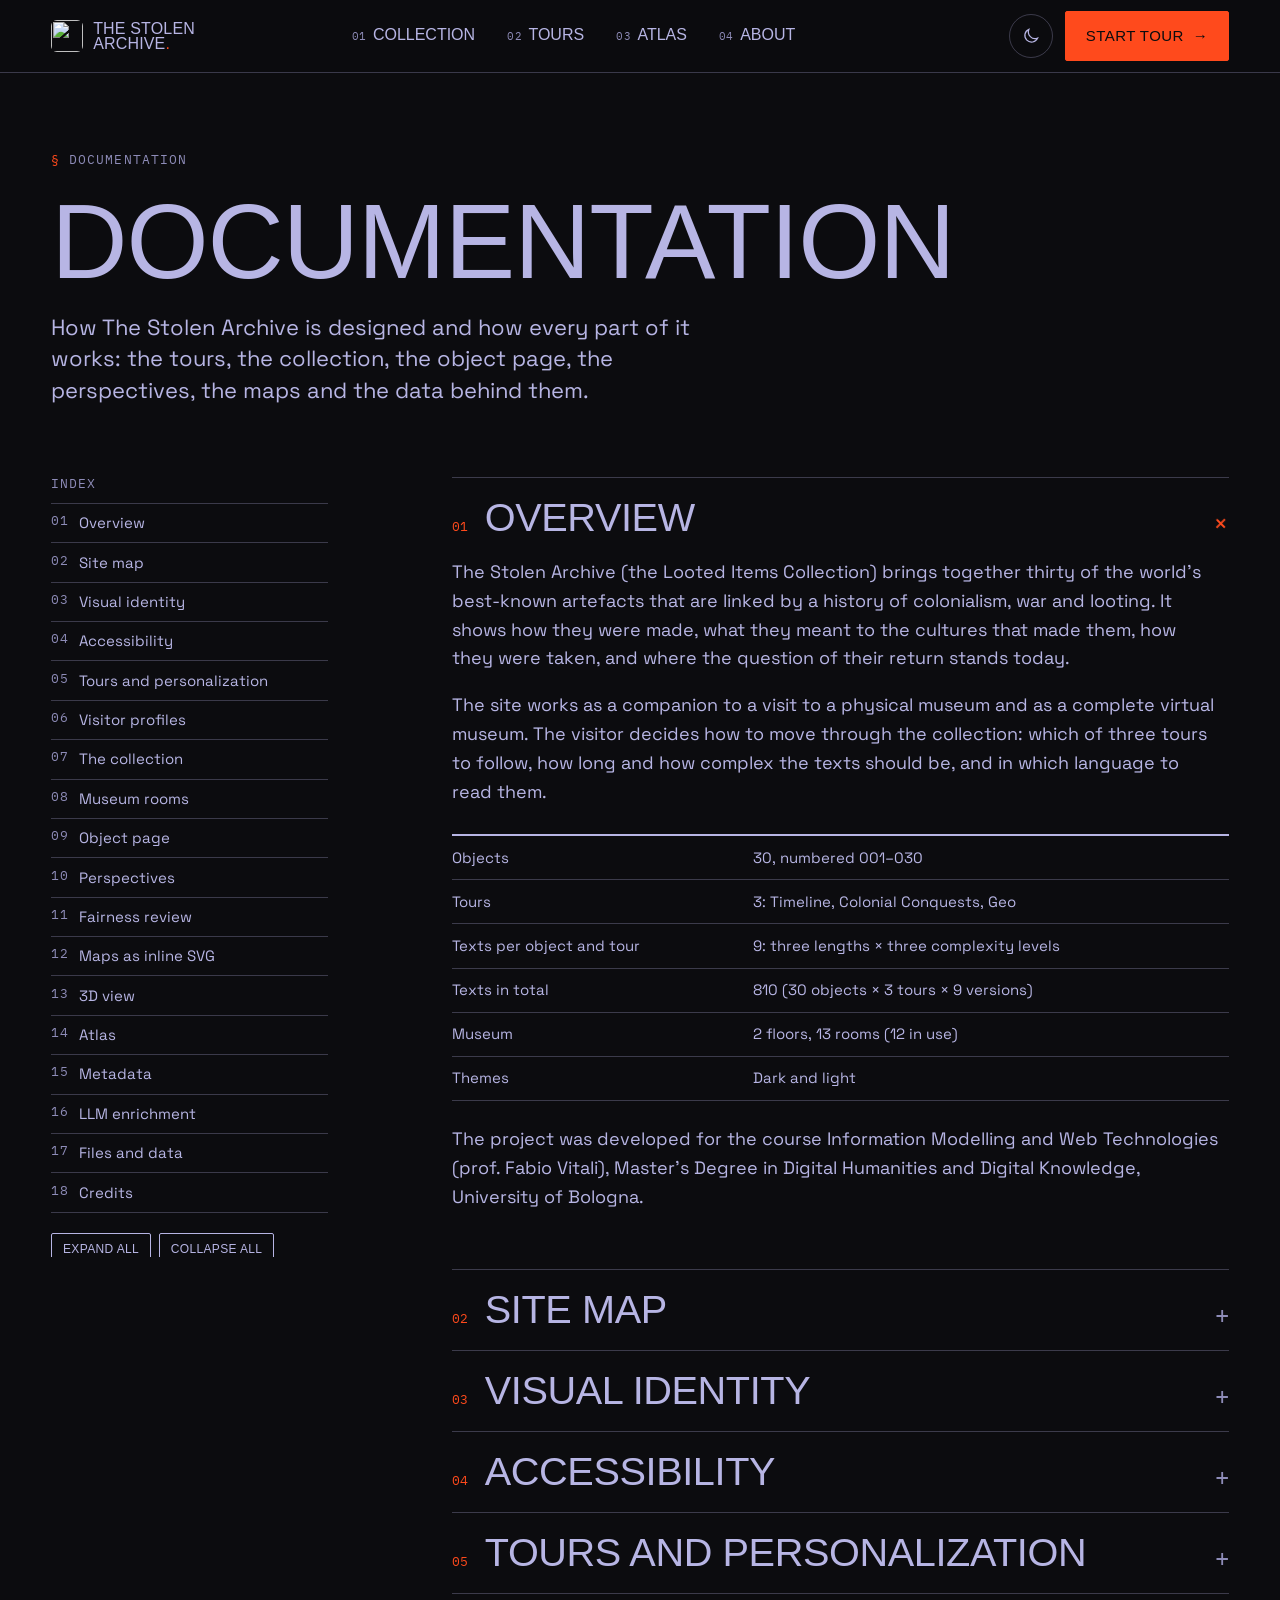
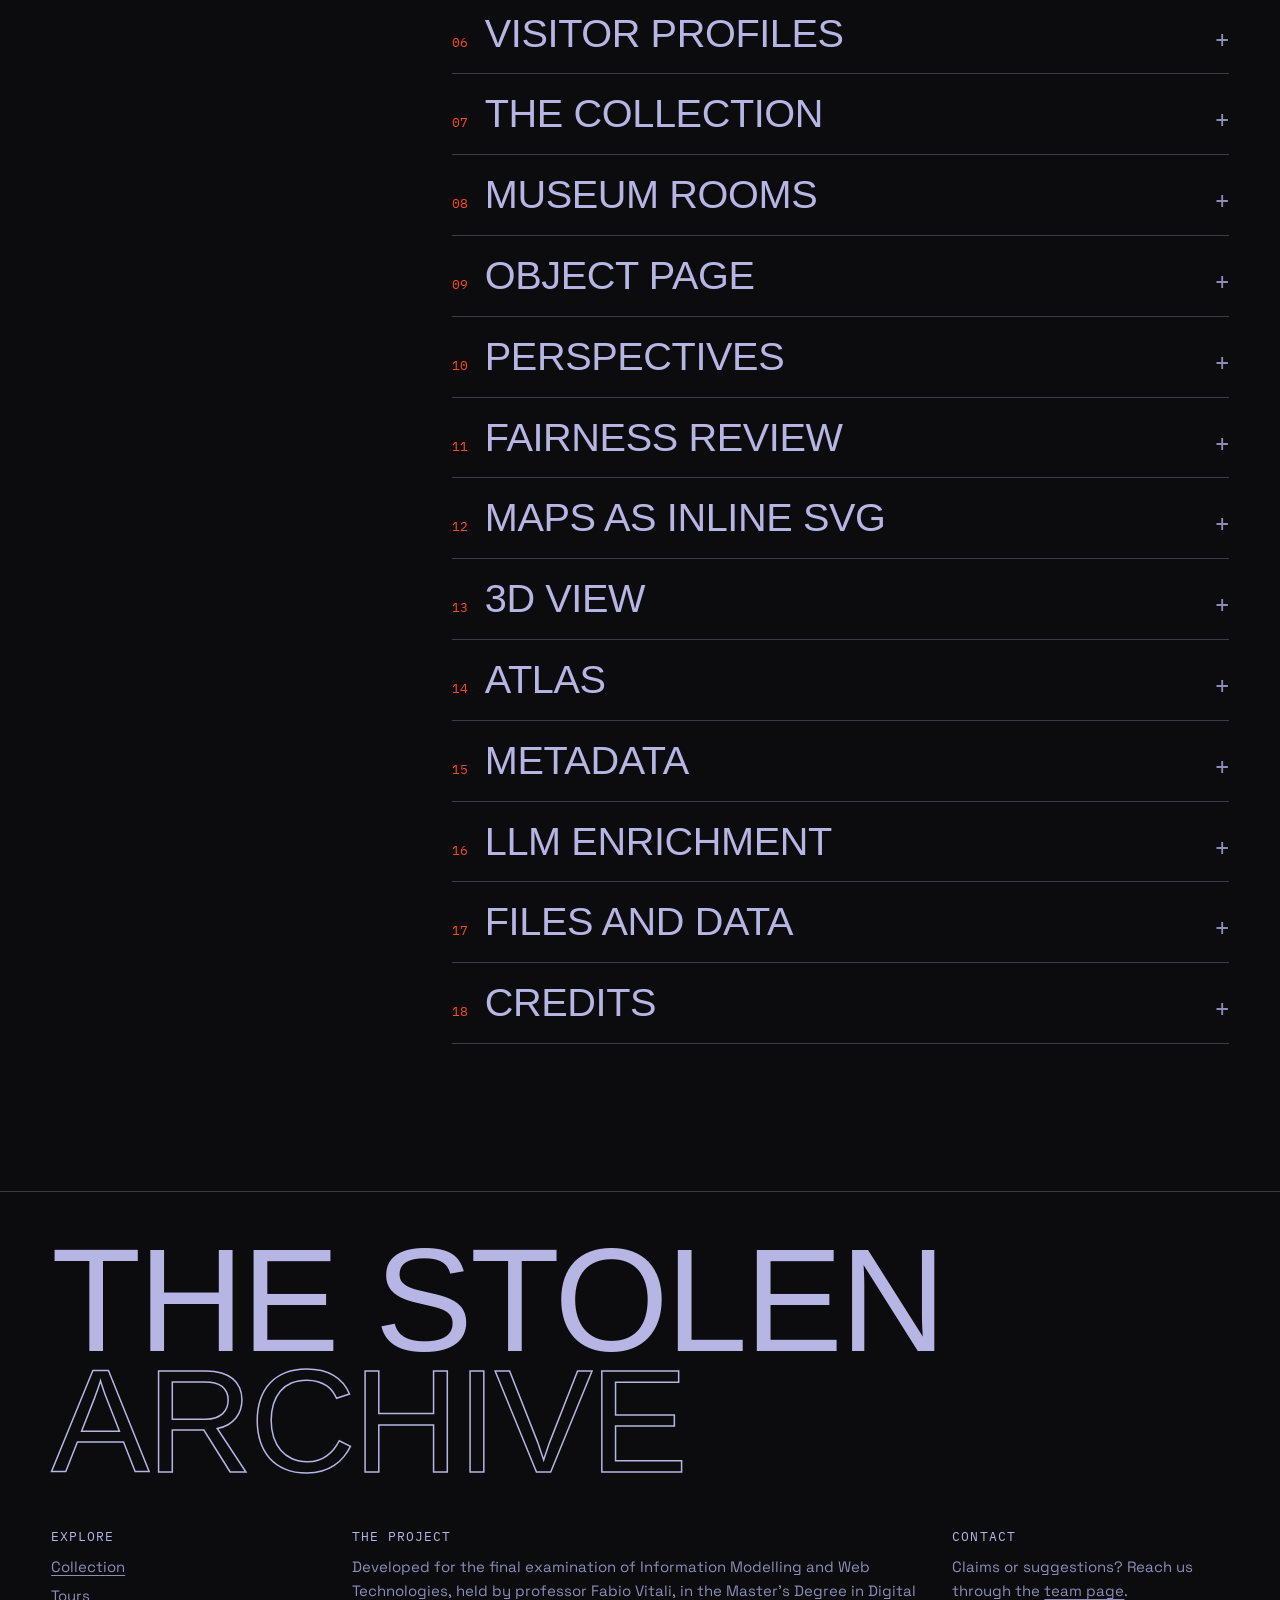
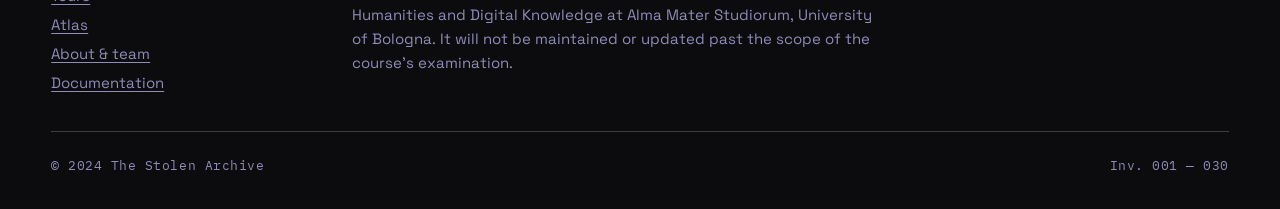
==== documentation.html @ 9d3dab30 "Fix the collection filter bar and remove the AI-draft labels The sticky filter bar stayed 72px down " ====
<!DOCTYPE html>
<html lang="en">
<head>
    <meta charset="UTF-8">
    <meta name="viewport" content="width=device-width, initial-scale=1.0">
    <title>Documentation · The Stolen Archive</title>
    <meta name="description" content="Documentation of The Stolen Archive: design, tours, collection, object page, perspectives, maps and data.">
    <link rel="icon" type="image/svg+xml" href="images/favicon.svg">
  <link rel="icon" type="image/png" sizes="32x32" href="images/favicon-32.png">
  <link rel="apple-touch-icon" href="images/apple-touch-icon.png">
    <script src="theme.js"></script>
    <link rel="stylesheet" href="site.css">
</head>
<body>
    <a class="skip-link" href="#main">Skip to content</a>

    <!-- HEADER: same on every page, set aria-current on the current link -->
    <header class="site-header">
        <div class="site-header__inner grid">
            <a class="wordmark" href="index.html"><img class="wordmark__icon" src="images/favicon.svg" alt="" width="32" height="32"><span class="wordmark__text">The Stolen<br>Archive<span>.</span></span></a>
            <nav class="site-nav" aria-label="Main">
                <button class="nav-toggle" type="button" aria-expanded="false" aria-controls="nav-links">Menu</button>
                <ul class="site-nav__links" id="nav-links">
                    <li><a href="collection.html"><span class="mono">01</span>Collection</a></li>
                    <li><a href="tours.html"><span class="mono">02</span>Tours</a></li>
                    <li><a href="atlas.html"><span class="mono">03</span>Atlas</a></li>
                    <li><a href="about.html"><span class="mono">04</span>About</a></li>
                </ul>
            </nav>
            <div class="site-header__actions">
                <button class="theme-toggle" type="button" aria-pressed="false">
                    <span class="visually-hidden">Light mode</span>
                    <svg class="icon-moon" viewBox="0 0 24 24" fill="none" stroke="currentColor" stroke-width="1.5" aria-hidden="true"><path d="M20 14.5A8 8 0 0 1 9.5 4a8 8 0 1 0 10.5 10.5Z"/></svg>
                    <svg class="icon-sun" viewBox="0 0 24 24" fill="none" stroke="currentColor" stroke-width="1.5" aria-hidden="true"><circle cx="12" cy="12" r="4.5"/><path d="M12 1.5v3M12 19.5v3M1.5 12h3M19.5 12h3M4.6 4.6l2.1 2.1M17.3 17.3l2.1 2.1M4.6 19.4l2.1-2.1M17.3 6.7l2.1-2.1"/></svg>
                </button>
                <a class="btn btn--signal" href="Object-page.html" data-start-tour="Timeline Tour">Start tour <span class="arrow" aria-hidden="true">→</span></a>
            </div>
        </div>
    </header>

    <main id="main">
        <!-- page intro -->
        <header class="page-head grid">
            <p class="section-label"><b>§</b> Documentation</p>
            <h1 class="page-head__title">Documentation</h1>
            <p class="page-head__lead">How The Stolen Archive is designed and how every part of it works: the tours, the collection, the object page, the perspectives, the maps and the data behind them.</p>
        </header>

        <div class="grid doc">
            <nav class="doc-index" aria-labelledby="doc-index-title">
                <h2 class="mono" id="doc-index-title">Index</h2>
                <ol>
                    <li><a href="#overview"><span class="mono">01</span>Overview</a></li>
                    <li><a href="#site-map"><span class="mono">02</span>Site map</a></li>
                    <li><a href="#visual-identity"><span class="mono">03</span>Visual identity</a></li>
                    <li><a href="#accessibility"><span class="mono">04</span>Accessibility</a></li>
                    <li><a href="#tours"><span class="mono">05</span>Tours and personalization</a></li>
                    <li><a href="#visitor-profiles"><span class="mono">06</span>Visitor profiles</a></li>
                    <li><a href="#collection"><span class="mono">07</span>The collection</a></li>
                    <li><a href="#rooms"><span class="mono">08</span>Museum rooms</a></li>
                    <li><a href="#object-page"><span class="mono">09</span>Object page</a></li>
                    <li><a href="#perspectives"><span class="mono">10</span>Perspectives</a></li>
                    <li><a href="#fairness"><span class="mono">11</span>Fairness review</a></li>
                    <li><a href="#maps"><span class="mono">12</span>Maps as inline SVG</a></li>
                    <li><a href="#three-d"><span class="mono">13</span>3D view</a></li>
                    <li><a href="#atlas"><span class="mono">14</span>Atlas</a></li>
                    <li><a href="#metadata"><span class="mono">15</span>Metadata</a></li>
                    <li><a href="#llm"><span class="mono">16</span>LLM enrichment</a></li>
                    <li><a href="#files"><span class="mono">17</span>Files and data</a></li>
                    <li><a href="#credits"><span class="mono">18</span>Credits</a></li>
                </ol>
                <div class="doc-index__actions">
                    <button class="btn" type="button" id="docs-expand">Expand all</button>
                    <button class="btn" type="button" id="docs-collapse">Collapse all</button>
                </div>
            </nav>
            <div class="doc-sections">
                <details class="doc-section" id="overview" open>
                    <summary><span class="mono">01</span><h2>Overview</h2></summary>
                    <div class="doc-section__body prose">
<p>The Stolen Archive (the Looted Items Collection) brings together thirty of the world's best-known artefacts that are linked by a history of colonialism, war and looting. It shows how they were made, what they meant to the cultures that made them, how they were taken, and where the question of their return stands today.</p>
<p>The site works as a companion to a visit to a physical museum and as a complete virtual museum. The visitor decides how to move through the collection: which of three tours to follow, how long and how complex the texts should be, and in which language to read them.</p>
<table>
<thead><tr><th scope="col"></th><th scope="col"></th></tr></thead>
<tbody>
<tr><td>Objects</td><td>30, numbered 001–030</td></tr>
<tr><td>Tours</td><td>3: Timeline, Colonial Conquests, Geo</td></tr>
<tr><td>Texts per object and tour</td><td>9: three lengths × three complexity levels</td></tr>
<tr><td>Texts in total</td><td>810 (30 objects × 3 tours × 9 versions)</td></tr>
<tr><td>Museum</td><td>2 floors, 13 rooms (12 in use)</td></tr>
<tr><td>Themes</td><td>Dark and light</td></tr>
</tbody>
</table>
<p>The project was developed for the course Information Modelling and Web Technologies (prof. Fabio Vitali), Master's Degree in Digital Humanities and Digital Knowledge, University of Bologna.</p>
                    </div>
                </details>
                <details class="doc-section" id="site-map">
                    <summary><span class="mono">02</span><h2>Site map</h2></summary>
                    <div class="doc-section__body prose">
<p>Every page shares the same header (wordmark, main navigation, theme switch, “Start tour”) and footer.</p>
<table>
<thead><tr><th scope="col">Page</th><th scope="col">File</th><th scope="col">What it does</th></tr></thead>
<tbody>
<tr><td>Home</td><td><code>index.html</code></td><td>Title, the thirty objects as a numbered strip, a moving list of routes, the five eras, the then → now map, the three tours and the project statement.</td></tr>
<tr><td>01 Collection</td><td><code>collection.html</code></td><td>All objects as a grid of cards or as an index table, filterable by region of origin.</td></tr>
<tr><td>02 Tours</td><td><code>tours.html</code></td><td>Reading preferences (length, complexity) and the three tours, each with its objects in tour order.</td></tr>
<tr><td>Object page</td><td><code>Object-page.html</code></td><td>One object at a time inside a tour: gallery, museum label, text, perspectives, maps and metadata.</td></tr>
<tr><td>03 Atlas</td><td><code>atlas.html</code></td><td>World map of all thirty routes and the two museum floors with every object.</td></tr>
<tr><td>04 About</td><td><code>about.html</code></td><td>The project, the team and contacts.</td></tr>
<tr><td>Documentation</td><td><code>documentation.html</code></td><td>This page.</td></tr>
</tbody>
</table>
<h3>Typical paths</h3>
<ul>
<li><strong>Quick visit:</strong> Home → Start tour → previous / next through the thirty objects.</li>
<li><strong>Planned visit:</strong> Tours → choose length and complexity → start a tour.</li>
<li><strong>Looking for one object:</strong> Collection (or the strip on the home page, or the Atlas) → the object page, opened at that object with <code>Object-page.html?no=5</code>.</li>
</ul>
                    </div>
                </details>
                <details class="doc-section" id="visual-identity">
                    <summary><span class="mono">03</span><h2>Visual identity</h2></summary>
                    <div class="doc-section__body prose">
<p>The design is called <strong>The Inventory</strong>: the order of a Swiss museum catalogue with a maximalist layer on top. Swiss design gives the structure (grid, numbering, labels, flush-left text, hairline rules); the maximalist layer gives the drama (full-width display type, outlined numerals, the engraved Parthenon drawings, a moving band of object names and tinted photographs).</p>
<h3>Grid and spacing</h3>
<p>A 12-column grid, 1440px wide at most, with gutters of 16–24px and outer margins of 16–56px (<code>.grid</code> in <code>site.css</code>). On screens narrower than 800px it becomes 4 columns. Sections are separated by 1px rules and generous vertical space instead of boxes.</p>
<h3>Colour</h3>
<table>
<thead><tr><th scope="col">Token</th><th scope="col">Dark theme</th><th scope="col">Light theme</th><th scope="col">Used for</th></tr></thead>
<tbody>
<tr><td><code>--bg</code></td><td><span class="swatch" style="background:#0C0C0F"></span>#0C0C0F</td><td><span class="swatch" style="background:#F0F0F5"></span>#F0F0F5</td><td>Page background</td></tr>
<tr><td><code>--fg</code></td><td><span class="swatch" style="background:#B7B5E4"></span>#B7B5E4</td><td><span class="swatch" style="background:#4A4A74"></span>#4A4A74</td><td>Text, rules, maps</td></tr>
<tr><td><code>--fg-muted</code></td><td><span class="swatch" style="background:#8E8CB8"></span>#8E8CB8</td><td><span class="swatch" style="background:#5E5C80"></span>#5E5C80</td><td>Labels, secondary text</td></tr>
<tr><td><code>--signal</code></td><td><span class="swatch" style="background:#FF4A1C"></span>#FF4A1C</td><td><span class="swatch" style="background:#C9341A"></span>#C9341A</td><td>Removals, current item, focus</td></tr>
<tr><td><code>--bg-raised</code></td><td><span class="swatch" style="background:#15151B"></span>#15151B</td><td><span class="swatch" style="background:#E4E4EE"></span>#E4E4EE</td><td>Panels, map land</td></tr>
</tbody>
</table>
<p>The lavender and ink pair comes from the first version of the site. Vermilion is the only accent: it marks what was taken, the object you are on, and keyboard focus. All text colours reach at least 4.5:1 contrast against their background in both themes.</p>
<h3>Typography</h3>
<table>
<thead><tr><th scope="col">Role</th><th scope="col">Typeface</th><th scope="col">Where</th></tr></thead>
<tbody>
<tr><td>Display</td><td>Karrik (self-hosted, <code>fonts/</code>)</td><td>Headings, navigation, buttons, object titles</td></tr>
<tr><td>Text</td><td>Space Grotesk 400</td><td>Paragraphs</td></tr>
<tr><td>Data</td><td>IBM Plex Mono 400</td><td>Numbers, rooms, coordinates, Dublin Core fields, labels</td></tr>
</tbody>
</table>
<p>Karrik exists only in a Regular cut, which reads as bold at text sizes, so paragraphs use Space Grotesk, a grotesque with a similar character. The type scale runs from 13px labels through an 18px body and a 22px lead to fluid display sizes (<code>--step-1</code> … <code>--step-hero</code>), which grow with the window.</p>
<h3>Images and motifs</h3>
<ul>
<li><strong>Inventory numbers</strong> (001–030) appear on every page as outlined Karrik numerals and in mono labels.</li>
<li><strong>Engravings:</strong> the three Parthenon drawings (<code>partenone1–3.svg</code>) are used as CSS masks, so they take the theme colour.</li>
<li><strong>Duotone photographs:</strong> in grids and strips, photos are shown in greyscale tinted with the theme colour, and turn to full colour on hover or keyboard focus.</li>
<li><strong>Stamps:</strong> rotated vermilion labels such as “Removed from Athens” or “Returned 2021”.</li>
</ul>
<h3>Motion</h3>
<p>The title rises in on load, the object strip and sections fade in as they scroll into view, a band of object names scrolls across the home page (with a Pause button), and the removal arcs on the maps flow slowly. All motion stops when the visitor's system asks for reduced motion.</p>
                    </div>
                </details>
                <details class="doc-section" id="accessibility">
                    <summary><span class="mono">04</span><h2>Accessibility</h2></summary>
                    <div class="doc-section__body prose">
<ul>
<li>One <code>&lt;h1&gt;</code> per page and a heading outline that follows the content.</li>
<li>A “Skip to content” link as the first focusable element.</li>
<li>A visible 3px vermilion focus ring on every interactive element.</li>
<li>Real buttons for every control: the menu button reports <code>aria-expanded</code>; the theme, tour, length and complexity buttons report <code>aria-pressed</code>; era tabs use <code>role="tab"</code> and move with the arrow keys.</li>
<li>The moving list of objects can be paused, and every animation stops under <code>prefers-reduced-motion</code>.</li>
<li>The maps have text equivalents: the Atlas lists every route and every room next to the maps, and each object page gives origin, current location and room as text in the museum label.</li>
<li>The map pages do not capture the mouse wheel, so scrolling the page never gets stuck inside a map.</li>
<li>Colour contrast of at least 4.5:1 for text in both themes; Windows high-contrast mode is supported.</li>
<li>The page language changes with the chosen translation (<code>&lt;html lang&gt;</code>).</li>
</ul>
                    </div>
                </details>
                <details class="doc-section" id="tours">
                    <summary><span class="mono">05</span><h2>Tours and personalization</h2></summary>
                    <div class="doc-section__body prose">
<p>Three tours are the core ways into the collection. Each visits all thirty objects, in its own order and with its own texts.</p>
<table>
<thead><tr><th scope="col">Tour</th><th scope="col">Focus</th><th scope="col">Order</th></tr></thead>
<tbody>
<tr><td>Timeline</td><td>The historical and artistic value of the objects.</td><td>Chronological, from the oldest object to the most recent.</td></tr>
<tr><td>Colonial Conquests and Cultural Loss</td><td>The social and political consequences of colonialism and looting.</td><td>Alphabetical, each object read through the conquest or war in which it was taken.</td></tr>
<tr><td>Geo</td><td>Where the objects come from and the events tied to their creation and removal.</td><td>Continent by continent: Africa, the Americas, Asia, Europe, Oceania.</td></tr>
</tbody>
</table>
<h3>Complexity</h3>
<ul>
<li><strong>Fun:</strong> simple, engaging language that avoids technical terms without losing information. Meant for young visitors and school groups.</li>
<li><strong>Basic:</strong> more context and specific information, still light in tone and understandable without previous knowledge.</li>
<li><strong>Expert:</strong> historical detail, references to specific events, debates and scholarship, for students, academics and informed amateurs.</li>
</ul>
<h3>Length</h3>
<ul>
<li><strong>Short:</strong> the general context, concise.</li>
<li><strong>Medium:</strong> more detail and context.</li>
<li><strong>Long:</strong> the full narrative with dates, events and implications.</li>
</ul>
<p>Length and complexity combine freely, so every object has nine versions of its text in each tour. The visitor chooses them on the Tours page before starting and can change them at any time on the object page.</p>
                    </div>
                </details>
                <details class="doc-section" id="visitor-profiles">
                    <summary><span class="mono">06</span><h2>Visitor profiles</h2></summary>
                    <div class="doc-section__body prose">
<table>
<thead><tr><th scope="col">Visitor</th><th scope="col">Goal</th><th scope="col">Suggested settings</th></tr></thead>
<tbody>
<tr><td>Alice, middle school teacher</td><td>Organize a class visit</td><td>To prepare: long texts at basic or expert level. During the visit: short texts at the fun level, to keep the class's attention.</td></tr>
<tr><td>Bruno, businessman</td><td>A 30-minute visit</td><td>Short or medium texts at the basic or expert level: brief, but dense with information.</td></tr>
<tr><td>Carla, PhD student</td><td>Academic research</td><td>Long texts at the expert level, then the Perspectives section and the metadata for sources.</td></tr>
</tbody>
</table>
                    </div>
                </details>
                <details class="doc-section" id="collection">
                    <summary><span class="mono">07</span><h2>The collection</h2></summary>
                    <div class="doc-section__body prose">
<p>The objects were chosen from all over the world and from different periods, to show that colonization and looting took many forms across time and space. All of them were removed from their original sites, by armies, collectors, archaeologists, diplomats or the market; some were given as gifts and later dispersed. Several have since been returned, see <a href="#perspectives">Perspectives</a>.</p>
<p>The collection started with fifteen objects. In September 2026 the Gdańsk astronomical clock was removed (it was evacuated for safety in 1944 but never looted), the Beijing Observatory instruments took its number, 006, and fifteen objects were added as 016–030, on a second museum floor.</p>
<p>The inventory number of each object is the number its RDF and metadata files already started with (<code>5_Europe_The_Parthenon_Elgin_Marbles.rdf</code> → 005).</p>
<table>
<thead><tr><th scope="col">No.</th><th scope="col">Object</th><th scope="col">Taken from</th><th scope="col">How it left</th><th scope="col">Held</th><th scope="col">Floor · room</th><th scope="col">Region</th></tr></thead>
<tbody>
<tr><td><code>001</code></td><td>Benin Bronzes</td><td>Benin City (Kingdom of Benin), Nigeria</td><td>Seized in the British attack on Benin City, 1897</td><td>London, UK</td><td>F1 · R5</td><td>Africa</td></tr>
<tr><td><code>002</code></td><td>Koh-i-Noor Diamond</td><td>Lahore (Sikh Empire), Pakistan</td><td>Surrendered under the Treaty of Lahore after the Anglo-Sikh war, 1849</td><td>London, UK</td><td>F1 · R2</td><td>Asia</td></tr>
<tr><td><code>003</code></td><td>Old Summer Palace Artefacts</td><td>Yuanmingyuan, Beijing (Qing China), China</td><td>Looted by British and French troops, 1860</td><td>London, UK</td><td>F1 · R4</td><td>Asia</td></tr>
<tr><td><code>004</code></td><td>Sultanganj Buddha</td><td>Sultanganj, Bihar, India</td><td>Removed by a British railway engineer, 1861–1862</td><td>Birmingham, UK</td><td>F1 · R3</td><td>Asia</td></tr>
<tr><td><code>005</code></td><td>Parthenon Marbles</td><td>Acropolis, Athens (Ottoman Greece), Greece</td><td>Removed by Lord Elgin's agents under a disputed Ottoman permit, 1801–1812</td><td>London, UK</td><td>F1 · R1</td><td>Europe</td></tr>
<tr><td><code>006</code></td><td>Beijing Observatory Instruments</td><td>Beijing Ancient Observatory (Qing China), China</td><td>Seized by French and German troops, 1900</td><td>Potsdam, Germany <em>(returned 1902 (France) and 1921 (Germany))</em></td><td>F1 · R7</td><td>Asia</td></tr>
<tr><td><code>007</code></td><td>Hoa Hakananai’a (Moai)</td><td>Orongo, Rapa Nui (Chile)</td><td>Taken by the crew of HMS Topaze, 1868</td><td>London, UK</td><td>F1 · R6</td><td>Oceania</td></tr>
<tr><td><code>008</code></td><td>Throne of King Glele</td><td>Abomey (Kingdom of Dahomey), Benin</td><td>Seized by French troops in the conquest of Dahomey, 1892</td><td>Paris, France <em>(returned to Benin in 2021)</em></td><td>F1 · R2</td><td>Africa</td></tr>
<tr><td><code>009</code></td><td>Machu Picchu Artefacts</td><td>Machu Picchu, Cusco region, Peru</td><td>Excavated by Yale expeditions and exported as a loan, 1912–1916</td><td>New Haven, USA <em>(returned to Peru in 2011–2012)</em></td><td>F1 · R4</td><td>Americas</td></tr>
<tr><td><code>010</code></td><td>Nok Terracottas</td><td>Nok culture sites, Kaduna State, Nigeria</td><td>Dug up illegally and sold abroad, above all from the 1990s</td><td>Various museums</td><td>F1 · R1</td><td>Africa</td></tr>
<tr><td><code>011</code></td><td>Achaemenid Reliefs</td><td>Persepolis, Fars, Iran</td><td>Taken by European diplomats and travellers in the 19th century; others later looted and sold</td><td>London, UK</td><td>F1 · R6</td><td>Asia</td></tr>
<tr><td><code>012</code></td><td>Bust of Nefertiti</td><td>Amarna, Egypt</td><td>Excavated by a German team and exported in the division of finds, 1913</td><td>Berlin, Germany</td><td>F1 · R1</td><td>Africa</td></tr>
<tr><td><code>013</code></td><td>Altar of Pergamon</td><td>Pergamon (Bergama), Türkiye</td><td>Excavated and shipped to Berlin under agreements with the Ottoman government, 1878–1886</td><td>Berlin, Germany</td><td>F1 · R1</td><td>Asia</td></tr>
<tr><td><code>014</code></td><td>Tipu's Tiger</td><td>Srirangapatna (Kingdom of Mysore), India</td><td>Looted by British troops after the fall of Srirangapatna, 1799</td><td>London, UK</td><td>F1 · R2</td><td>Asia</td></tr>
<tr><td><code>015</code></td><td>Mask of Queen Idia</td><td>Benin City (Kingdom of Benin), Nigeria</td><td>Seized in the British attack on Benin City, 1897</td><td>London, UK</td><td>F1 · R3</td><td>Africa</td></tr>
<tr><td><code>016</code></td><td>Rosetta Stone</td><td>Rashid (Rosetta), Egypt</td><td>Handed from the French to the British army under the Capitulation of Alexandria, 1801</td><td>London, UK</td><td>F2 · R9</td><td>Africa</td></tr>
<tr><td><code>017</code></td><td>Dendera Zodiac</td><td>Temple of Hathor, Dendera, Egypt</td><td>Cut out for a Paris collector under a permit from Muhammad Ali's government, 1820</td><td>Paris, France</td><td>F2 · R10</td><td>Africa</td></tr>
<tr><td><code>018</code></td><td>Paracas Textiles</td><td>Paracas peninsula, Ica, Peru</td><td>Exported illegally by the Swedish consul in Lima, 1930s</td><td>Gothenburg, Sweden <em>(returned to Peru 2014–2021)</em></td><td>F2 · R13</td><td>Americas</td></tr>
<tr><td><code>019</code></td><td>Ngonnso'</td><td>Kumbo (Nso' kingdom), Cameroon</td><td>Seized in a German colonial campaign, 1902</td><td>Berlin, Germany</td><td>F2 · R10</td><td>Africa</td></tr>
<tr><td><code>020</code></td><td>Diamond Sutra</td><td>Mogao Caves, Dunhuang (Qing China), China</td><td>Sold by the caves' guardian to Aurel Stein for a small donation, 1907</td><td>London, UK</td><td>F2 · R9</td><td>Asia</td></tr>
<tr><td><code>021</code></td><td>Oegyujanggak Uigwe</td><td>Ganghwa Island (Joseon Korea), South Korea</td><td>Seized by French troops, 1866</td><td>Paris, France <em>(returned to Korea in 2011 (renewable loan))</em></td><td>F2 · R9</td><td>Asia</td></tr>
<tr><td><code>022</code></td><td>Ishtar Gate</td><td>Babylon, Iraq</td><td>Excavated by a German team and shipped in a division of finds under the British mandate, 1926–1927</td><td>Berlin, Germany</td><td>F2 · R10</td><td>Asia</td></tr>
<tr><td><code>023</code></td><td>Gweagal Shield</td><td>Kamay (Botany Bay), Gweagal country, Australia</td><td>Taken by James Cook's crew at first contact, 1770 (identification debated)</td><td>London, UK</td><td>F2 · R12</td><td>Oceania</td></tr>
<tr><td><code>024</code></td><td>Kalaniʻōpuʻu's Cloak and Helmet</td><td>Kealakekua Bay, Hawaiʻi (USA)</td><td>Given to James Cook, 1779, then sold between collectors</td><td>Wellington, New Zealand <em>(returned to Hawaiʻi in 2016, permanently in 2020)</em></td><td>F2 · R12</td><td>Oceania</td></tr>
<tr><td><code>025</code></td><td>Moctezuma's Headdress</td><td>Tenochtitlan (Aztec Empire), Mexico</td><td>Sent to Europe after the Spanish conquest; route unknown</td><td>Vienna, Austria</td><td>F2 · R13</td><td>Americas</td></tr>
<tr><td><code>026</code></td><td>Quimbaya Treasure</td><td>Filandia, Quindío, Colombia</td><td>Given by Colombia's president to the Spanish queen regent, 1893</td><td>Madrid, Spain</td><td>F2 · R13</td><td>Americas</td></tr>
<tr><td><code>027</code></td><td>Horses of Saint Mark</td><td>Constantinople (Byzantine Empire), Türkiye</td><td>Seized by Venice in 1204 and by Napoleon in 1797</td><td>Venice, Italy</td><td>F2 · R11</td><td>Europe</td></tr>
<tr><td><code>028</code></td><td>Ghent Altarpiece</td><td>Ghent, Belgium</td><td>Seized by revolutionary France, sold, stolen and seized by Nazi Germany, 1794–1942</td><td>Altaussee, Austria <em>(returned to Ghent in 1945)</em></td><td>F2 · R10</td><td>Europe</td></tr>
<tr><td><code>029</code></td><td>Priam's Treasure</td><td>Troy (Hisarlık, Ottoman Empire), Türkiye</td><td>Smuggled out of the Ottoman Empire, 1873; seized by the Red Army, 1945</td><td>Moscow, Russia</td><td>F2 · R11</td><td>Asia</td></tr>
<tr><td><code>030</code></td><td>Codex Gigas</td><td>Prague Castle (Kingdom of Bohemia), Czechia</td><td>Seized by the Swedish army at the end of the Thirty Years' War, 1648</td><td>Stockholm, Sweden</td><td>F2 · R9</td><td>Europe</td></tr>
</tbody>
</table>
<p>“Held” follows the captions in <code>tour-data.json</code>; for returned objects it shows where they were held before their return. F1 and F2 are the two floors of the virtual museum.</p>
                    </div>
                </details>
                <details class="doc-section" id="rooms">
                    <summary><span class="mono">08</span><h2>Museum rooms</h2></summary>
                    <div class="doc-section__body prose">
<p>Rooms are grouped by theme, not by continent, so that no region is set apart from the others.</p>
<h3>Floor 1</h3>
<table>
<thead><tr><th scope="col">Room</th><th scope="col">Theme</th><th scope="col">Objects</th><th scope="col">Why together</th></tr></thead>
<tbody>
<tr><td>R1</td><td>Ancient Civilizations</td><td>Parthenon Marbles, Nok Terracottas, Bust of Nefertiti, Altar of Pergamon</td><td>Works of ancient states and cultures, from Egypt and Greece to the Nok culture and Anatolia.</td></tr>
<tr><td>R2</td><td>Royal Treasures</td><td>Koh-i-Noor Diamond, Throne of King Glele, Tipu's Tiger</td><td>Regalia and treasures of rulers: the Mughal and Sikh courts, Dahomey, Mysore.</td></tr>
<tr><td>R3</td><td>Religious and Spiritual Objects</td><td>Sultanganj Buddha, Mask of Queen Idia</td><td>Objects made for worship: Buddhist sculpture and the ancestral shrines of the Benin court.</td></tr>
<tr><td>R4</td><td>Cities and Palaces</td><td>Old Summer Palace Artefacts, Machu Picchu Artefacts</td><td>Things taken from palaces and royal estates: the Yuanmingyuan and the Inca estate of Machu Picchu.</td></tr>
<tr><td>R5</td><td>Royal Workshops</td><td>Benin Bronzes</td><td>The work of a royal guild: the casters of the Benin court.</td></tr>
<tr><td>R6</td><td>Monumental Sculptures</td><td>Hoa Hakananai’a (Moai), Achaemenid Reliefs</td><td>Large-scale stone sculpture from Rapa Nui and Persepolis.</td></tr>
<tr><td>R7</td><td>Scientific and Technological Achievements</td><td>Beijing Observatory Instruments</td><td>Scientific instruments taken as trophies of war and returned by treaty.</td></tr>
<tr><td>R8</td><td>—</td><td></td><td>Empty in the current layout.</td></tr>
</tbody>
</table>
<h3>Floor 2</h3>
<table>
<thead><tr><th scope="col">Room</th><th scope="col">Theme</th><th scope="col">Objects</th><th scope="col">Why together</th></tr></thead>
<tbody>
<tr><td>R9</td><td>Writing and Knowledge</td><td>Rosetta Stone, Diamond Sutra, Oegyujanggak Uigwe, Codex Gigas</td><td>Inscriptions, books and archives: the written record of states, faiths and scholars.</td></tr>
<tr><td>R10</td><td>Sacred Places and Images</td><td>Dendera Zodiac, Ngonnso', Ishtar Gate, Ghent Altarpiece</td><td>Objects made for temples, palaces and churches, removed from the places they belonged to.</td></tr>
<tr><td>R11</td><td>Trophies of War</td><td>Horses of Saint Mark, Priam's Treasure</td><td>Objects that changed hands again and again as spoils of war.</td></tr>
<tr><td>R12</td><td>Gifts and Seizures</td><td>Gweagal Shield, Kalaniʻōpuʻu's Cloak and Helmet</td><td>Two meetings with James Cook's voyages: one a seizure, one a gift.</td></tr>
<tr><td>R13</td><td>Feather, Gold and Cloth</td><td>Paracas Textiles, Moctezuma's Headdress, Quimbaya Treasure</td><td>Materials of power in the Americas: Paracas cloth, Mexica featherwork and Quimbaya gold.</td></tr>
</tbody>
</table>
<p>The floor plans are the same inline SVG on the object page and the Atlas, one group per floor; see <a href="#maps">Maps as inline SVG</a>.</p>
                    </div>
                </details>
                <details class="doc-section" id="object-page">
                    <summary><span class="mono">09</span><h2>Object page</h2></summary>
                    <div class="doc-section__body prose">
<p>The object page shows one object at a time within a tour. From top to bottom:</p>
<ol>
<li><strong>Tour bar:</strong> the tour's name and position (“01 / 30”), a switch between the three tours, and previous / next buttons.</li>
<li><strong>Title:</strong> the inventory number as a large outlined numeral, the object's name, and its date on a separate line.</li>
<li><strong>3D view and gallery:</strong> when a real 3D scan exists, the object opens with it (see <a href="#three-d">3D view</a>); the first thumbnail, “3D”, returns to it. The other thumbnails show the object's photos (1–4 each), with author and licence under the photo; selecting a photo enlarges it in a zoomable viewer (<code>images-vis.js</code>; Escape closes it).</li>
<li><strong>Museum label:</strong> a column that stays in view, with the inventory number, where the object was taken from, where it is held, its room, the length and complexity controls and, when translations exist, a language menu.</li>
<li><strong>Text:</strong> the tour's text for the chosen length and complexity.</li>
<li><strong>Perspectives:</strong> see <a href="#perspectives">Perspectives</a>.</li>
<li><strong>Go deeper:</strong> history and geography panels, shown only when <code>llm-data.json</code> exists (see <a href="#llm">LLM enrichment</a>).</li>
<li><strong>Then &amp; now:</strong> the floor plan with the object's pin (on the object's floor; the floor switch shows the other floor), and the world map zoomed to its journey.</li>
<li><strong>The record:</strong> the RDF metadata as an interactive 3D graph, and the Dublin Core table (see <a href="#metadata">Metadata</a>).</li>
<li><strong>Strip:</strong> 01–30, one button per object in the tour.</li>
</ol>
<h3>How it works</h3>
<p><code>object-page.js</code> reads the visitor's choices from <code>localStorage</code> (key <code>tourData</code>: tour name, length, complexity), fetches <code>tour-data.json</code> and shows the item at <code>currentIndex</code>. <code>displayItem()</code> fills in every part of the page; the length and complexity buttons save the new choice and call it again, and the tour buttons save the new tour and reload from its first object.</p>
<p>The page also accepts parameters in its address, read by <code>getQueryParams()</code>, so any object can be linked directly:</p>
<table>
<thead><tr><th scope="col">Parameter</th><th scope="col">Example</th><th scope="col">Effect</th></tr></thead>
<tbody>
<tr><td><code>no</code></td><td><code>?no=5</code></td><td>Opens inventory number 005 in the current tour.</td></tr>
<tr><td><code>tour</code></td><td><code>?tour=Geo%20Tour</code></td><td>Switches to that tour (keeps length and complexity unless they are given too).</td></tr>
<tr><td><code>length</code>, <code>complexity</code></td><td><code>&amp;length=long&amp;complexity=expert</code></td><td>Sets the reading preferences, together with <code>tour</code>.</td></tr>
</tbody>
</table>
<h3>Saved in the browser</h3>
<table>
<thead><tr><th scope="col">Key</th><th scope="col">Content</th></tr></thead>
<tbody>
<tr><td><code>tourData</code></td><td>Tour name, length and complexity</td></tr>
<tr><td><code>currentIndex</code></td><td>Position in the current tour</td></tr>
<tr><td><code>theme</code></td><td><code>dark</code> or <code>light</code></td></tr>
<tr><td><code>lang</code></td><td>Chosen translation</td></tr>
<tr><td><code>collectionView</code></td><td>Grid or index on the Collection page</td></tr>
</tbody>
</table>
                    </div>
                </details>
                <details class="doc-section" id="perspectives">
                    <summary><span class="mono">10</span><h2>Perspectives</h2></summary>
                    <div class="doc-section__body prose">
<p>Each object page has a section asking whose object it is. It draws on two kinds of source.</p>
<h3>Two sides</h3>
<p>For each object, <code>perspectives.json</code> records the position of the community or state of origin, the position of the institution that holds it, and the current status, each with the published sources it is drawn from (official statements, news reports, parliamentary records, museum pages). The status is one of: contested, in talks, returned, partly returned, dispersed, no formal claim found, or no removal found. Returned objects also change the stamp in the museum label (for example “Returned 2021”).</p>
<p>These texts are researched and written by hand, not generated. Positions attributed to each side are theirs; the site does not declare a winner. The file records the date of the research (September 2026); positions change, so the sources should be checked again before publishing.</p>
<h3>Three tours, three readings</h3>
<p>Below the two sides, the page shows how each of the three tours tells the same object, at the visitor's current complexity level, with a link to read it inside the other tours. The tours frame each object differently (as art and history, as conquest, as geography), and seeing them side by side is part of the argument.</p>
<h3>What the research changed</h3>
<ul>
<li>The Throne of King Glele was returned to Benin by France in 2021.</li>
<li>Yale returned the Machu Picchu collection to Peru between 2011 and 2012.</li>
<li>The Achaemenid relief from the Montreal Museum of Fine Arts was returned to Iran after its seizure in New York in 2017.</li>
<li>The Gdańsk astronomical clock was never taken abroad: it was dismantled and evacuated for safety in 1944 and reconstructed in St Mary's Church. It was removed from the collection and replaced by the Beijing Observatory instruments.</li>
<li>Among the new objects, the Paracas textiles (2014–2021), the Uigwe (2011, on renewable loan) and Kalaniʻōpuʻu's cloak and helmet (2016, permanently 2020) have been returned; Ngonnso's return was agreed in 2022 but is still pending.</li>
<li>Five pins on the floor plan did not match their room captions and were moved into the right rooms, and Tipu's Tiger's caption was corrected to Room 2, as in the room list above.</li>
</ul>
                    </div>
                </details>
                <details class="doc-section" id="fairness">
                    <summary><span class="mono">11</span><h2>Fairness review</h2></summary>
                    <div class="doc-section__body prose">
<p>In September 2026 the site was reviewed from the point of view of the communities the objects come from, looking for places where the way it names, groups or describes things tilts the story. These are the problems found and what was changed.</p>
<h3>Changed</h3>
<ul>
<li><strong>Places named at different scales.</strong> Some objects were said to come from a city (Athens), others from a whole country (“India”, “Egypt”, “Nigeria”) or an old empire (“Persia”). Every object now follows one pattern: the place, the historical state in brackets when it helps, and the present-day country, for example “Srirangapatna (Kingdom of Mysore), India”. The present-day country only locates the place; it is not a statement about who the heritage belongs to.</li>
<li><strong>Errors and ambiguities in origins.</strong> Tipu's Tiger was captioned as coming from Persepolis; it comes from Srirangapatna. “Benin (Nigeria)” could be read as the Republic of Benin; the Benin Bronzes and the mask of Queen Idia now say Benin City (Kingdom of Benin), Nigeria, and the throne of Glele says Abomey (Kingdom of Dahomey), Benin. The Koh-i-Noor was surrendered at Lahore, in today's Pakistan, not in “India”; its earlier history, through several South and Central Asian courts, is told in the texts.</li>
<li><strong>One room named after a continent.</strong> Room 5 was “African Heritage” (captioned “African Artifacts”), while Greek and Egyptian works were “Ancient Civilizations” and no other continent had a room of its own. The Nok terracottas, as old as the Parthenon, moved to Room 1, Ancient Civilizations; Room 5 is now Royal Workshops, for the Benin casters' guild. “Treasures of the Americas” became Feather, Gold and Cloth, “Pacific Encounters” became Gifts and Seizures, and “Lost Cities and Civilizations” became Cities and Palaces.</li>
<li><strong>Continents.</strong> The Altar of Pergamon was listed under Europe, although Pergamon is in Anatolia (Asia), where Troy is listed. Every object is now placed by where it was taken from.</li>
<li><strong>How each object left.</strong> “Looted” does not fit every case. Each object now states how it left in one line (seized in war, surrendered under a treaty, removed under a permit, excavated and divided, sold, smuggled, given), shown on the object page, in the collection and in the table above. The home page asks where the objects were “taken”, not “looted”, from.</li>
<li><strong>The “discovery” of Machu Picchu.</strong> The texts called Hiram Bingham the discoverer of a “lost city”. Quechua families were farming the site in 1911 and a local farmer guided him there. The 27 Machu Picchu texts were rewritten; they also no longer say that the objects went to Europe, or that Peru is still asking for objects that came back in 2011–2012.</li>
<li><strong>Names.</strong> Rapa Nui comes before “Easter Island”, the moai is called by its Rapa Nui name, Hoa Hakananai'a, and the Parthenon sculptures are not called after Lord Elgin. Each object has the same name in all three tours.</li>
<li><strong>Returned objects on the map.</strong> A city that only held objects that have since gone back is shown as a hollow square, “former holder”, instead of looking like the place where they are today.</li>
<li><strong>Colonial and other takings.</strong> The Colonial Conquests tour now says that it also includes objects taken in wars between European states, so that colonial looting can be compared with other cases instead of being confused with them.</li>
</ul>
<h3>Still to do</h3>
<ul>
<li>Most sources are in English and many come from holding institutions or Western media; the perspectives would be fairer with more sources in the languages of the communities of origin.</li>
<li>Translations are offered in Italian, French and Spanish, which are European languages. Arabic, Chinese, Korean, Hindi, Persian, Greek, Turkish and Indigenous languages such as Quechua or ʻŌlelo Hawaiʻi would serve the communities of origin better.</li>
<li>Many of the original 2024 texts still use the museum language of the time (“artifacts”, “treasures”, “explorers”). The texts written in 2026 use it less; the older ones should be revised in the same way.</li>
<li>The museum and the three tours present the holders' photographs; images made or chosen by communities of origin would change who is looking at whom.</li>
</ul>
                    </div>
                </details>
                <details class="doc-section" id="maps">
                    <summary><span class="mono">12</span><h2>Maps as inline SVG</h2></summary>
                    <div class="doc-section__body prose">
<p>Both maps are drawn directly in the HTML, not loaded as images. One drawing serves every object; only the markers move. This replaced 31 separate SVG files (about 22 MB).</p>
<h3>Museum floor plan</h3>
<p>The walls, the room numbers and a pin are paths inside <code>&lt;svg class="museum-map"&gt;</code>. Each floor is a group, <code>&lt;g class="museum-floor" data-floor="1"&gt;</code> and <code>data-floor="2"</code>, drawn on the same outline so that the pins use one coordinate system. Each object has a floor and a pin position in <code>tour-data.json</code>:</p>
<pre><code>"maps": { "museum-pin": { "x": 110, "y": 506 }, "museum-floor": 1, "caption-1": "Room 1 - Ancient Civilizations" }</code></pre>
<p>The floor switch above the plan (<code>.floor-switch</code>, tabs with arrow-key support) is wired by <code>setupFloors()</code> in <code>inventory.js</code>, which shows one floor group and hides the other. <code>object-page.js</code> opens the plan on the object's floor and moves the pin with <code>transform="translate(x y)"</code>; the pin is hidden while the other floor is shown. The colours come from CSS (<code>.museum-map-walls</code>, <code>.museum-map-pin</code>), so the plan follows the theme.</p>
<h3>World map</h3>
<p>The land is a single path generated from the country outlines of <em>world.geo.json</em> (Natural Earth): an equirectangular projection onto a 1000 × 394 box (longitude −180…180, latitude 84…−58), Antarctica left out, outlines simplified with the Ramer–Douglas–Peucker algorithm to about 64 KB. The same projection is in <code>inventory.js</code>:</p>
<pre><code>x = (lng + 180) / 360 * 1000
y = (84 - lat) / 142 * 394</code></pre>
<p><code>renderGeoMap()</code> places a circle at the place of origin and a square at the holding city, draws a curved arc between them, and changes the SVG's <code>viewBox</code> to frame the journey, keeping markers and labels the same size on screen. Coordinates come from <code>inventory.js</code>: origins from the site's original map, destinations as city centres.</p>
                    </div>
                </details>
                <details class="doc-section" id="three-d">
                    <summary><span class="mono">13</span><h2>3D view</h2></summary>
                    <div class="doc-section__body prose">
<p>When a real 3D scan of an object is openly available, its page opens with it; the first thumbnail, “3D”, returns to it from the photos. Nine objects have one. The others show their photos only: making shapes up from a photograph (an earlier version of the site tried depth estimation) gave inflated, misleading models, and there were not enough photos from all sides to reconstruct them.</p>
<h3>The scans</h3>
<p>The scans come from Scan the World (MyMiniFactory) and other open collections, downloaded from Zenodo, which keeps a copy of each with its licence. <code>models/manifest.json</code> lists, for each, what the scan shows, whether it is the object itself or a related piece, the author, the licence and the source. Most are CC BY-NC-SA 4.0 (non-commercial, which this course project is); Nefertiti's is CC0. Two are not the object itself and say so under the model: a relief still in place at Persepolis, and a 19th-century marble copy of the Dendera Zodiac.</p>
<table>
<thead><tr><th scope="col">No.</th><th scope="col">Scan</th></tr></thead>
<tbody>
<tr><td><code>001</code></td><td>A Benin brass plaque in the British Museum</td></tr>
<tr><td><code>005</code></td><td>The horse head of Selene, east pediment of the Parthenon</td></tr>
<tr><td><code>007</code></td><td>Hoa Hakananai'a</td></tr>
<tr><td><code>011</code></td><td>A relief still at Persepolis (related piece)</td></tr>
<tr><td><code>012</code></td><td>The bust of Nefertiti</td></tr>
<tr><td><code>013</code></td><td>A relief from the Pergamon Altar</td></tr>
<tr><td><code>016</code></td><td>The Rosetta Stone</td></tr>
<tr><td><code>017</code></td><td>A marble copy of the Dendera Zodiac (1819)</td></tr>
<tr><td><code>022</code></td><td>A glazed-brick aurochs from the Ishtar Gate</td></tr>
</tbody>
</table>
<h3>The viewer</h3>
<p><code>viewer3d.js</code> uses three.js (loaded from jsDelivr as an ES module, with the Draco decoder for the compressed scans). Every scan is shown in one matte material in the theme's ink colour, lit from the upper left with a thin vermilion rim light, and follows the dark and light themes; when a scan has its own texture, <em>Colour</em> shows it. Drag to rotate, scroll or pinch to zoom; with the keyboard, the arrow keys rotate and + and − zoom. <em>Reset view</em> returns to the start. The model turns slowly until the visitor touches it, and not at all when the system asks for reduced motion. Without WebGL the page says so and shows the photos.</p>
                    </div>
                </details>
                <details class="doc-section" id="atlas">
                    <summary><span class="mono">14</span><h2>Atlas</h2></summary>
                    <div class="doc-section__body prose">
<p>The Atlas replaces the former Map page and the map on the home page with one view of the whole collection.</p>
<ul>
<li><strong>World:</strong> a Leaflet map (<code>atlas-map.js</code>, also used on the home page) with a point for each place of origin, a square for each holding city and an arc for each removal; arcs of returned objects are dotted. Next to it, the list of objects: hovering or focusing an object highlights its route and dims the others; selecting it opens its page.</li>
<li><strong>Museum:</strong> the two floor plans with a numbered marker for every object and, next to them, the rooms with their objects, grouped by floor. Hovering an object in any list highlights it on the maps, switching to its floor when needed.</li>
</ul>
<p>The arc is a quadratic Bézier curve between origin and destination, bent to one side by 22% of the distance, drawn as a Leaflet polyline of 48 points.</p>
                    </div>
                </details>
                <details class="doc-section" id="metadata">
                    <summary><span class="mono">15</span><h2>Metadata</h2></summary>
                    <div class="doc-section__body prose">
<p>Every object is described twice: with Dublin Core for a general description, and as an RDF graph based on CIDOC CRM for its history and movements.</p>
<h3>Dublin Core table</h3>
<p>Each object has an HTML table in <code>Items_JS_HTML/</code> with <code>dc:title</code>, <code>dc:creator</code>, <code>dc:subject</code>, <code>dc:type</code>, <code>dc:description</code>, <code>dcterms:created</code> and <code>dcterms:spatial</code>: authors, date and place of creation, subjects and title. The table's path is stored in <code>tour-data.json</code> (<code>metadata.Table</code>); <code>object-page.js</code> fetches it and inserts it into the page.</p>
<pre><code>"metadata": {
  "Rdf-Graph_image": "rdf_files_graphs/5_Europe_The_Parthenon_Elgin_Marbles.png",
  "Rdf-file_link": "https://raw.githubusercontent.com/.../5_Europe_The_Parthenon_Elgin_Marbles.rdf",
  "Table": "Items_JS_HTML/5_Europe_ The_Parthenon_Elgin_Marbles.html"
}</code></pre>
<h3>RDF graph</h3>
<p>Each object has an RDF/XML file in <code>rdf_files_graphs/</code> built on CIDOC CRM (for example E22 human-made object or E24 physical human-made thing, E53 place, P55 has current location), combined with Dublin Core, Wikidata, GeoNames and WGS84 coordinates, plus a small project vocabulary (<em>items-ontology</em>) where no existing term fitted. On the object page the RDF is shown as an interactive 3D graph (<code>graph3d.js</code>, three.js). <code>tools/rdf_graph_json.py</code> parses each RDF file with rdflib, which also checks that it is valid, folds labels and classes into the nodes, lays the graph out in three dimensions with networkx and writes <code>graphs/NN.json</code>; the browser only draws it.</p>
<ul>
<li>The object is the vermilion node, resources (people, places, events, institutions) are spheres, and literal values are small cubes.</li>
<li>Navigation works as in the 3D object viewer: drag to rotate, scroll or pinch to zoom, arrow keys and + / − with the keyboard, <em>Reset view</em> to start again, and <em>Labels</em> to show or hide the names.</li>
<li>Hovering a node shows its name; selecting it brings it to the centre, highlights its statements with the property names, and lists them beside the graph, with links to Wikidata and buttons to move to each neighbour. Escape clears the selection.</li>
<li>All statements are also listed as text under the graph, for reading and for screen readers. Without WebGL the older PNG image is shown instead (made with <code>tools/rdf_graph.py</code>).</li>
</ul>
                    </div>
                </details>
                <details class="doc-section" id="llm">
                    <summary><span class="mono">16</span><h2>LLM enrichment</h2></summary>
                    <div class="doc-section__body prose">
<p>An optional script, <code>llm/enrich.mjs</code>, uses Claude (Anthropic API) to draft extra content from the site's own texts. It runs on a computer, not in the browser, so no API key is ever published; it writes <code>llm-data.json</code>, which the object page loads if it exists.</p>
<table>
<thead><tr><th scope="col">Task</th><th scope="col">Output</th></tr></thead>
<tbody>
<tr><td>CIDOC CRM RDF drafts from the object texts</td><td><code>llm/output/rdf/</code>, with a check of every Wikidata ID against Wikidata</td></tr>
<tr><td>“Go deeper”: history and geography</td><td><code>llm-data.json</code></td></tr>
<tr><td>Translations (Italian, French, Spanish by default)</td><td><code>llm-data.json</code>, language menu on the object page</td></tr>
<tr><td>Alt text for the photos (vision)</td><td><code>llm-data.json</code></td></tr>
<tr><td>Then / now places and coordinates</td><td><code>llm-data.json</code>, <code>llm/output/objects.geojson</code></td></tr>
</tbody>
</table>
<p>Everything generated is marked <code>"reviewed": false</code>. How to run it is described in <code>llm/README.md</code>.</p>
                    </div>
                </details>
                <details class="doc-section" id="files">
                    <summary><span class="mono">17</span><h2>Files and data</h2></summary>
                    <div class="doc-section__body prose">
<table>
<thead><tr><th scope="col">File</th><th scope="col">Role</th></tr></thead>
<tbody>
<tr><td><code>site.css</code></td><td>The whole design system: tokens, grid, components, every page, motion and preferences.</td></tr>
<tr><td><code>theme.js</code></td><td>Applies the saved theme before the page is drawn.</td></tr>
<tr><td><code>site.js</code></td><td>Shared behaviour: theme switch, mobile menu, header, “Start tour” links, scroll reveals.</td></tr>
<tr><td><code>inventory.js</code></td><td>The thirty objects: number, region, floor, room, pin, origin, destination, photos; the room names; the floor switch (<code>setupFloors()</code>); the world map projection and <code>renderGeoMap()</code>.</td></tr>
<tr><td><code>tour-data.json</code></td><td>The three tours: order of the objects and, for each, title, 9 texts, image, captions, pin and metadata links.</td></tr>
<tr><td><code>perspectives.json</code></td><td>The researched two sides and status for each object, with sources.</td></tr>
<tr><td><code>home.js</code>, <code>timeline.js</code></td><td>Home page: object strip, marquee, eras.</td></tr>
<tr><td><code>atlas-map.js</code>, <code>atlas.js</code></td><td>The Leaflet world map; the Atlas page.</td></tr>
<tr><td><code>collection.js</code>, <code>tours.js</code></td><td>Collection and Tours pages.</td></tr>
<tr><td><code>object-page.js</code>, <code>perspectives.js</code>, <code>llm-content.js</code>, <code>images-vis.js</code>, <code>viewer3d.js</code></td><td>Object page: content, perspectives, generated content, image viewer, 3D viewer.</td></tr>
<tr><td><code>models/</code></td><td>The open 3D scans (<code>NN.glb</code>), listed with their licences in <code>manifest.json</code>.</td></tr>
<tr><td><code>graph3d.js</code>, <code>graphs/</code>, <code>tools/rdf_graph_json.py</code></td><td>The 3D metadata graph, its data for each object and the script that makes it from the RDF files.</td></tr>
<tr><td><code>images/credits.json</code></td><td>Author, licence and source of the Wikimedia Commons photos.</td></tr>
<tr><td><code>docs.js</code></td><td>This page: collapsible sections and index.</td></tr>
<tr><td><code>Items_JS_HTML/</code>, <code>rdf_files_graphs/</code>, <code>Items_XML/</code></td><td>Dublin Core tables, RDF files and graph images, draw.io models.</td></tr>
<tr><td><code>images/</code>, <code>partenone1–3.svg</code>, <code>fonts/</code></td><td>Photos, engravings, the Karrik font.</td></tr>
<tr><td><code>llm/</code></td><td>The optional enrichment script.</td></tr>
</tbody>
</table>
                    </div>
                </details>
                <details class="doc-section" id="credits">
                    <summary><span class="mono">18</span><h2>Credits</h2></summary>
                    <div class="doc-section__body prose">
<p>Alice Picco, Corrado Consiglio and Marco Lamorte, for the course Information Modelling and Web Technologies held by professor Fabio Vitali, Master's Degree in Digital Humanities and Digital Knowledge, Alma Mater Studiorum University of Bologna.</p>
<p>Country outlines: <em>world.geo.json</em> (Natural Earth, public domain). Map library: Leaflet. 3D: three.js; scans by Scan the World (MyMiniFactory) and other contributors, via Zenodo, under the licences listed in <code>models/manifest.json</code>. Typefaces: Karrik, Space Grotesk and IBM Plex Mono. Photographs of the objects 006 and 016–030 come from Wikimedia Commons under free licences; author, licence and source of each are listed in <code>images/credits.json</code>. A few are stand-ins and are captioned as such: other Uigwe volumes of the same kind, the replica horses on the façade of St Mark's, and a facsimile of the Codex Gigas.</p>
<p>The project will not be maintained or updated past the scope of the course's examination.</p>
                    </div>
                </details>
            </div>
        </div>
    </main>

    <!-- FOOTER: same on every page -->
    <footer class="site-footer grid">
        <p class="site-footer__word" aria-hidden="true">The Stolen <span>Archive</span></p>
        <div class="site-footer__col">
            <h2>Explore</h2>
            <ul>
                <li><a href="collection.html">Collection</a></li>
                <li><a href="tours.html">Tours</a></li>
                <li><a href="atlas.html">Atlas</a></li>
                <li><a href="about.html">About &amp; team</a></li>
                <li><a href="documentation.html">Documentation</a></li>
            </ul>
        </div>
        <div class="site-footer__col site-footer__col--wide">
            <h2>The project</h2>
            <p>Developed for the final examination of Information Modelling and Web Technologies, held by professor Fabio Vitali, in the Master's Degree in Digital Humanities and Digital Knowledge at Alma Mater Studiorum, University of Bologna. It will not be maintained or updated past the scope of the course's examination.</p>
        </div>
        <div class="site-footer__col">
            <h2>Contact</h2>
            <p>Claims or suggestions? Reach us through the <a href="about.html#contact">team page</a>.</p>
        </div>
        <div class="site-footer__legal mono">
            <span>© 2024 The Stolen Archive</span>
            <span>Inv. 001 — 030</span>
        </div>
    </footer>

    <script src="site.js"></script>
    <script src="docs.js"></script>
</body>
</html>
---- site.css ----
/* The Stolen Archive: design system ("The Inventory")
   Swiss base (12-column grid, flush-left type, numbering, hairlines)
   + maximalist layer (oversized type, engravings, marquee, duotone images).

   Contents
   1. Fonts and tokens     5. Header and footer
   2. Base                 6. Home page
   3. Layout               7. Object page
   4. Components           8. Other pages
                           9. Motion and preferences */

/* ---------- 1. Fonts and tokens ---------- */

@import url('https://fonts.googleapis.com/css2?family=IBM+Plex+Mono:wght@400&family=Space+Grotesk:wght@400;500&display=swap');

@font-face {
    font-family: 'Karrik';
    src: url('fonts/Karrik-Regular.woff2') format('woff2'),
        url('fonts/Karrik-Regular.woff') format('woff'),
        url('fonts/Karrik-Regular.ttf') format('truetype');
    font-display: swap;
}

:root {
    /* dark theme (default) */
    --bg: #0C0C0F;
    --bg-raised: #15151B;
    --fg: #B7B5E4;
    --fg-muted: #8E8CB8;
    --signal: #FF4A1C;
    --on-signal: #0C0C0F;
    --rule: rgba(183, 181, 228, 0.28);
    --art-opacity: 0.85;

    --font-display: 'Karrik', 'Helvetica Neue', Arial, sans-serif;
    --font-text: 'Space Grotesk', 'Helvetica Neue', Arial, sans-serif;
    --font-mono: 'IBM Plex Mono', ui-monospace, Menlo, monospace;

    /* type scale */
    --step--1: 0.8125rem;                      /* 13px labels */
    --step-0: 1.125rem;                        /* 18px body */
    --step-1: 1.375rem;                        /* 22px lead */
    --step-2: clamp(1.75rem, 1.2rem + 1.6vw, 2.5rem);
    --step-3: clamp(2.5rem, 1.4rem + 3.6vw, 4.5rem);
    --step-4: clamp(3rem, 1rem + 7vw, 8rem);
    --step-hero: clamp(3.5rem, 13.2vw, 15rem);

    /* space and grid */
    --gutter: clamp(16px, 2vw, 24px);
    --margin: clamp(16px, 4vw, 56px);
    --max: 1440px;
    --section: clamp(4rem, 9vw, 9rem);
    --measure: 64ch;
    --header-h: 72px;
    --radius: 2px;
    --ease: cubic-bezier(0.2, 0.7, 0.1, 1);
}

:root[data-theme="light"] {
    --bg: #F0F0F5;
    --bg-raised: #E4E4EE;
    --fg: #4A4A74;
    --fg-muted: #5E5C80;
    --signal: #C9341A;
    --on-signal: #FFFFFF;
    --rule: rgba(74, 74, 116, 0.3);
    --art-opacity: 0.7;
}

/* ---------- 2. Base ---------- */

*, *::before, *::after { box-sizing: border-box; }

html {
    -webkit-text-size-adjust: 100%;
    scroll-padding-top: calc(var(--header-h) + 16px);
}

body {
    margin: 0;
    background: var(--bg);
    color: var(--fg);
    font-family: var(--font-text);
    font-size: var(--step-0);
    line-height: 1.6;
    overflow-x: hidden;
    transition: background-color 0.3s ease, color 0.3s ease;
}

h1, h2, h3 {
    font-family: var(--font-display);
    font-weight: 400; /* Karrik Regular is already heavy */
    line-height: 1;
    letter-spacing: -0.01em;
    margin: 0;
    text-wrap: balance;
}

p { margin: 0 0 1em; max-width: var(--measure); text-wrap: pretty; }
img { display: block; max-width: 100%; height: auto; }
a { color: inherit; text-underline-offset: 0.2em; text-decoration-thickness: 1px; }
a:hover { color: var(--signal); }
button { font: inherit; color: inherit; }
ul, ol { margin: 0; padding: 0; }

::selection { background: var(--signal); color: var(--on-signal); }

:focus-visible {
    outline: 3px solid var(--signal);
    outline-offset: 3px;
    border-radius: var(--radius);
}

.visually-hidden {
    position: absolute !important;
    width: 1px; height: 1px;
    overflow: hidden;
    clip: rect(0 0 0 0);
    white-space: nowrap;
}

.skip-link {
    position: fixed;
    top: 8px; left: 8px;
    z-index: 100;
    padding: 0.5rem 1rem;
    background: var(--signal);
    color: var(--on-signal);
    transform: translateY(-200%);
}
.skip-link:focus { transform: none; }

/* ---------- 3. Layout ---------- */

.grid {
    display: grid;
    grid-template-columns: repeat(12, minmax(0, 1fr));
    column-gap: var(--gutter);
    max-width: var(--max);
    margin-inline: auto;
    padding-inline: var(--margin);
}

/* grid cells may shrink below their content (wide strips, SVGs, tables scroll or scale instead) */
.grid > * { min-width: 0; }

.section { padding-block: var(--section); }
.section + .section { border-top: 1px solid var(--rule); }

/* "§01 Timeline" style labels that open each section */
.section-label {
    grid-column: 1 / span 3;
    font-family: var(--font-mono);
    font-size: var(--step--1);
    text-transform: uppercase;
    letter-spacing: 0.08em;
    color: var(--fg-muted);
    margin: 0 0 1.5rem;
}
.section-label b { color: var(--signal); font-weight: 400; }

.section-title {
    grid-column: 1 / span 9;
    font-size: var(--step-3);
    text-transform: uppercase;
    margin-bottom: clamp(2rem, 4vw, 4rem);
}

@media (max-width: 800px) {
    .grid { grid-template-columns: repeat(4, minmax(0, 1fr)); }
    .section-label, .section-title { grid-column: 1 / -1; }
}

/* ---------- 4. Components ---------- */

.mono {
    font-family: var(--font-mono);
    font-size: var(--step--1);
    letter-spacing: 0.04em;
}

.btn[hidden] { display: none; }
.btn {
    display: inline-flex;
    align-items: center;
    gap: 0.6em;
    padding: 0.8em 1.3em;
    border: 1px solid var(--fg);
    border-radius: var(--radius);
    background: transparent;
    font-family: var(--font-display);
    font-size: 0.9375rem;
    text-decoration: none;
    text-transform: uppercase;
    letter-spacing: 0.03em;
    cursor: pointer;
    transition: background-color 0.2s ease, color 0.2s ease, border-color 0.2s ease;
}
.btn:hover { background: var(--fg); color: var(--bg); }
.btn--signal { background: var(--signal); border-color: var(--signal); color: var(--on-signal); }
.btn--signal:hover { background: var(--fg); border-color: var(--fg); color: var(--bg); }
.btn .arrow { transition: transform 0.2s var(--ease); }
.btn:hover .arrow { transform: translateX(4px); }

/* segmented control (tour, length, complexity) */
.segmented {
    display: flex;
    flex-wrap: wrap;
    border: 1px solid var(--rule);
    border-radius: var(--radius);
    width: fit-content;
}
.segmented button {
    padding: 0.55em 0.9em;
    border: 0;
    border-right: 1px solid var(--rule);
    background: transparent;
    font-family: var(--font-mono);
    font-size: var(--step--1);
    text-transform: uppercase;
    letter-spacing: 0.06em;
    cursor: pointer;
}
.segmented button:last-child { border-right: 0; }
.segmented button:hover { color: var(--signal); }
.segmented button[aria-pressed="true"] { background: var(--fg); color: var(--bg); }

/* rotated provenance stamp */
.stamp {
    display: inline-block;
    padding: 0.5em 0.9em;
    border: 2px solid var(--signal);
    color: var(--signal);
    font-family: var(--font-mono);
    font-size: var(--step--1);
    line-height: 1.4;
    text-transform: uppercase;
    letter-spacing: 0.08em;
    transform: rotate(-6deg);
}

/* duotone image: tinted in the theme colour, full colour on hover/focus */
.duotone {
    position: relative;
    overflow: hidden;
    background: var(--bg-raised);
    margin: 0;
}
.duotone img {
    width: 100%;
    height: 100%;
    object-fit: cover;
    filter: grayscale(1) contrast(1.05);
    transition: filter 0.5s ease, transform 0.8s var(--ease);
}
.duotone::after {
    content: "";
    position: absolute;
    inset: 0;
    background: var(--fg);
    mix-blend-mode: color;
    transition: opacity 0.5s ease;
    pointer-events: none;
}
.duotone:hover img, a:focus-visible .duotone img { filter: none; transform: scale(1.03); }
.duotone:hover::after, a:focus-visible .duotone::after { opacity: 0; }

/* engraving drawn from the Parthenon SVGs, recoloured through a mask */
.engraving {
    background: var(--fg);
    opacity: var(--art-opacity);
    -webkit-mask: var(--art) center / contain no-repeat;
    mask: var(--art) center / contain no-repeat;
    pointer-events: none;
}
.engraving--1 { --art: url('partenone1.svg'); }
.engraving--2 { --art: url('partenone2.svg'); }
.engraving--3 { --art: url('partenone3.svg'); }

/* outlined display numerals */
.outline-num {
    font-family: var(--font-display);
    color: transparent;
    -webkit-text-stroke: 1.5px var(--fg);
    line-height: 0.8;
}

/* marquee band */
.marquee {
    display: flex;
    align-items: center;
    border-block: 1px solid var(--rule);
    overflow: hidden;
    position: relative;
}
.marquee__track {
    display: flex;
    flex-shrink: 0;
    gap: 3rem;
    padding: 1.1rem 1.5rem;
    white-space: nowrap;
    animation: marquee 120s linear infinite;
}
.marquee.is-paused .marquee__track { animation-play-state: paused; }
.marquee__item {
    font-family: var(--font-display);
    font-size: var(--step-2);
    text-transform: uppercase;
}
.marquee__item:nth-child(even) { color: transparent; -webkit-text-stroke: 1px var(--fg); }
.marquee__item .mono { color: var(--signal); -webkit-text-stroke: 0; margin-right: 0.8rem; vertical-align: middle; }
.marquee__toggle {
    position: absolute;
    right: 0.75rem;
    z-index: 1;
    padding: 0.35rem 0.6rem;
    border: 1px solid var(--rule);
    background: var(--bg);
    font-family: var(--font-mono);
    font-size: 0.6875rem;
    text-transform: uppercase;
    cursor: pointer;
}
@keyframes marquee { to { transform: translateX(-100%); } }

/* tabs (eras, go deeper) */
.tabs {
    display: flex;
    flex-wrap: wrap;
    gap: 0;
    border-bottom: 1px solid var(--rule);
}
.tab {
    position: relative;
    padding: 0.9rem 1.2rem 1rem 0;
    margin-right: 1.5rem;
    border: 0;
    background: none;
    text-align: left;
    cursor: pointer;
    color: var(--fg-muted);
    font-family: var(--font-display);
    font-size: var(--step-1);
    text-transform: uppercase;
}
.tab::after {
    content: "";
    position: absolute;
    left: 0; right: 0; bottom: -1px;
    height: 3px;
    background: var(--signal);
    transform: scaleX(0);
    transform-origin: left;
    transition: transform 0.35s var(--ease);
}
.tab:hover, .tab[aria-selected="true"] { color: var(--fg); }
.tab[aria-selected="true"]::after { transform: scaleX(1); }

/* definition list used as a museum label */
.label-list { margin: 0; }
.label-list div {
    display: grid;
    grid-template-columns: 7.5rem 1fr;
    gap: 1rem;
    padding: 0.7rem 0;
    border-top: 1px solid var(--rule);
}
.label-list dt {
    font-family: var(--font-mono);
    font-size: var(--step--1);
    text-transform: uppercase;
    letter-spacing: 0.06em;
    color: var(--fg-muted);
    padding-top: 0.2em;
}
.label-list dd { margin: 0; }

/* ---------- 5. Header and footer ---------- */

.site-header {
    position: sticky;
    top: 0;
    z-index: 50;
    background: color-mix(in srgb, var(--bg) 88%, transparent);
    backdrop-filter: blur(10px);
    border-bottom: 1px solid var(--rule);
    transition: transform 0.35s var(--ease), background-color 0.3s ease;
}
.site-header.is-hidden { transform: translateY(-100%); }
.site-header__inner {
    align-items: center;
    min-height: var(--header-h);
}

.wordmark {
    grid-column: 1 / span 3;
    display: inline-flex;
    align-items: center;
    gap: 10px;
    justify-self: start;
    font-family: var(--font-display);
    font-size: 1rem;
    line-height: 0.95;
    text-transform: uppercase;
    text-decoration: none;
    letter-spacing: 0.01em;
}
.wordmark__icon { display: block; width: 32px; height: 32px; flex: none; border-radius: 6px; }
.wordmark__text > span { color: var(--signal); }

.site-nav { grid-column: 4 / span 6; }
.site-nav__links {
    display: flex;
    gap: clamp(1rem, 2.5vw, 2.5rem);
    list-style: none;
}
.site-nav__links a {
    display: inline-flex;
    align-items: baseline;
    gap: 0.4rem;
    padding: 0.4rem 0;
    font-family: var(--font-display);
    font-size: 1rem;
    text-transform: uppercase;
    text-decoration: none;
    border-bottom: 2px solid transparent;
}
.site-nav__links a .mono { color: var(--fg-muted); font-size: 0.6875rem; }
.site-nav__links a[aria-current="page"] { border-bottom-color: var(--signal); }
.nav-toggle { display: none; }

.site-header__actions {
    grid-column: 10 / span 3;
    display: flex;
    justify-content: flex-end;
    align-items: center;
    gap: 0.75rem;
}
.theme-toggle {
    display: grid;
    place-items: center;
    width: 44px; height: 44px;
    border: 1px solid var(--rule);
    border-radius: 50%;
    background: none;
    cursor: pointer;
}
.theme-toggle:hover { border-color: var(--fg); }
.theme-toggle svg { width: 20px; height: 20px; }
.theme-toggle .icon-sun { display: none; }
:root[data-theme="light"] .theme-toggle .icon-sun { display: block; }
:root[data-theme="light"] .theme-toggle .icon-moon { display: none; }

@media (max-width: 800px) {
    .wordmark { grid-column: 1 / span 2; }
    .site-header__actions { grid-column: 3 / span 2; }
    .site-header__actions .btn { display: none; }
    .site-nav { grid-column: 1 / -1; grid-row: 2; }
    .nav-toggle {
        display: inline-block;
        position: absolute;
        top: 14px;
        right: calc(var(--margin) + 56px);
        padding: 0.6rem 0.9rem;
        border: 1px solid var(--rule);
        background: none;
        font-family: var(--font-mono);
        font-size: var(--step--1);
        text-transform: uppercase;
        cursor: pointer;
    }
    .site-nav__links {
        display: none;
        flex-direction: column;
        gap: 0;
        padding-bottom: 1rem;
    }
    .site-nav.is-open .site-nav__links { display: flex; }
    .site-nav__links a { font-size: var(--step-2); padding: 0.6rem 0; }
}

.site-footer {
    margin-top: var(--section);
    padding-block: 3rem 2rem;
    border-top: 1px solid var(--rule);
    row-gap: 2rem;
}
.site-footer__word {
    grid-column: 1 / -1;
    font-family: var(--font-display);
    font-size: clamp(3rem, 11.5vw, 13rem);
    line-height: 0.82;
    text-transform: uppercase;
    letter-spacing: -0.02em;
    margin: 0 0 1rem;
}
.site-footer__word span { color: transparent; -webkit-text-stroke: 1.5px var(--fg); }
.site-footer__col { grid-column: span 3; font-size: 0.9375rem; color: var(--fg-muted); }
.site-footer__col--wide { grid-column: span 6; }
.site-footer__col h2 {
    font-family: var(--font-mono);
    font-size: var(--step--1);
    text-transform: uppercase;
    letter-spacing: 0.08em;
    color: var(--fg);
    margin-bottom: 0.8rem;
}
.site-footer__col ul { list-style: none; }
.site-footer__col li { margin-bottom: 0.3rem; }
.site-footer__legal {
    grid-column: 1 / -1;
    padding-top: 1.5rem;
    border-top: 1px solid var(--rule);
    display: flex;
    justify-content: space-between;
    flex-wrap: wrap;
    gap: 1rem;
    color: var(--fg-muted);
}
@media (max-width: 800px) {
    .site-footer__col, .site-footer__col--wide { grid-column: 1 / -1; }
}

/* ---------- 6. Home page ---------- */

/* hero: one linear read, top to bottom on the grid
   meta line / title / rule / intro · facts · engraving */
.hero {
    min-height: calc(100svh - var(--header-h));
    padding-block: clamp(1.25rem, 2.5vw, 2rem) clamp(2rem, 4vw, 3.5rem);
    grid-template-rows: auto 1fr auto auto;
    align-content: stretch;
}
.hero__meta {
    grid-column: 1 / -1;
    max-width: none;
    margin: 0;
    display: flex;
    justify-content: space-between;
    gap: 1rem;
    color: var(--fg-muted);
    text-transform: uppercase;
}
.hero__title {
    grid-column: 1 / -1;
    align-self: end;
    margin-block: clamp(2rem, 6vh, 5rem) clamp(1.5rem, 3vw, 2.5rem);
    font-size: var(--step-hero);
    line-height: 0.8;
    letter-spacing: -0.035em;
    text-transform: uppercase;
}
.hero__title .line { display: block; overflow: hidden; padding-bottom: 0.04em; }
.hero__title .line > span { display: block; }
.hero__rule {
    grid-column: 1 / -1;
    height: 1px;
    margin: 0 0 clamp(1.5rem, 3vw, 2.5rem);
    border: 0;
    background: var(--rule);
}
.hero__intro { grid-column: 1 / span 6; }
.hero__intro p { font-size: var(--step-1); line-height: 1.45; margin-bottom: 1.5rem; }
.hero__actions { display: flex; flex-wrap: wrap; gap: 0.75rem; }
.hero__facts {
    grid-column: 8 / span 5;
    display: grid;
    grid-template-columns: repeat(5, 1fr);
    gap: var(--gutter);
    margin: 0;
    align-self: start;
}
.hero__facts div { display: flex; flex-direction: column-reverse; gap: 0.4rem; border-top: 1px solid var(--rule); padding-top: 0.8rem; }
.hero__facts dt { font-family: var(--font-mono); font-size: var(--step--1); text-transform: uppercase; letter-spacing: 0.06em; color: var(--fg-muted); }
.hero__facts dd { margin: 0; font-family: var(--font-display); font-size: var(--step-3); line-height: 0.9; }

/* inventory strip: every object as a numbered, tinted tile */
.hero__strip {
    grid-column: 1 / -1;
    display: grid;
    /* 30 tiles in two rows of 15 */
    grid-template-columns: repeat(15, minmax(0, 1fr));
    gap: 6px;
    margin-top: clamp(2rem, 4vw, 3rem);
    list-style: none;
}
.hero__strip a { display: block; text-decoration: none; }
.hero__strip .duotone { aspect-ratio: 3 / 4; }
.hero__strip .mono { display: block; margin-top: 0.4rem; color: var(--fg-muted); transition: color 0.2s ease; }
.hero__strip a:hover .mono, .hero__strip a:focus-visible .mono { color: var(--signal); }
.hero__strip a:hover .duotone img, .hero__strip a:focus-visible .duotone img { filter: none; transform: scale(1.06); }
.hero__strip a:hover .duotone::after, .hero__strip a:focus-visible .duotone::after { opacity: 0; }
.js .hero__strip li { opacity: 0; transform: translateY(16px); animation: strip-in 0.7s var(--ease) forwards; }
.js .hero__strip li { animation-delay: calc(0.34s + var(--i, 0) * 0.025s); }
@keyframes strip-in { to { opacity: 1; transform: none; } }
@media (max-width: 800px) {
    .hero { min-height: auto; }
    .hero__meta span + span { display: none; }
    .hero__intro, .hero__facts { grid-column: 1 / -1; }
    .hero__facts { grid-template-columns: repeat(2, 1fr); margin-top: 2rem; }
    .hero__strip { grid-template-columns: none; grid-template-rows: repeat(2, auto); grid-auto-flow: column; grid-auto-columns: 72px; overflow-x: auto; padding-bottom: 0.5rem; }
}

/* eras */
.eras__tabs { grid-column: 1 / -1; margin-bottom: clamp(2rem, 4vw, 3.5rem); }
.eras__tabs .tab { font-size: var(--step-1); }
.eras__tabs .tab small {
    display: block;
    margin-top: 0.3rem;
    font-family: var(--font-mono);
    font-size: 0.6875rem;
    letter-spacing: 0.06em;
    color: var(--fg-muted);
}
.eras__text { grid-column: 1 / span 5; }
.eras__text h3 { font-size: var(--step-3); text-transform: uppercase; margin-bottom: 1.5rem; }
.eras__text h3 .mono { display: block; margin-top: 0.8rem; font-size: var(--step--1); color: var(--signal); letter-spacing: 0.08em; }
.eras__images {
    grid-column: 7 / span 6;
    display: grid;
    grid-template-columns: repeat(3, 1fr);
    grid-auto-rows: clamp(90px, 10vw, 150px);
    gap: 8px;
}
.eras__images .duotone:first-child { grid-column: span 3; grid-row: span 3; }
@media (max-width: 800px) {
    .eras__tabs { flex-wrap: nowrap; overflow-x: auto; scrollbar-width: none; }
    .eras__tabs .tab { flex: 0 0 auto; }
    .eras__text, .eras__images { grid-column: 1 / -1; }
    .eras__images { margin-top: 2rem; }
}

/* atlas (then → now) */
.atlas__text { grid-column: 1 / span 4; }
.atlas__text .lead { font-size: var(--step-1); line-height: 1.45; }
.atlas__text p { font-size: 1rem; color: var(--fg-muted); }
.atlas__text .lead { color: var(--fg); }
.atlas__map-wrap { grid-column: 5 / span 8; position: relative; }
#atlas-map {
    height: clamp(420px, 44vw, 640px);
    background: var(--bg);
    border: 1px solid var(--rule);
}
.atlas__legend {
    display: flex;
    flex-wrap: wrap;
    gap: 1.5rem;
    margin-top: 0.8rem;
    color: var(--fg-muted);
    text-transform: uppercase;
}
.legend-dot, .legend-square, .legend-line { display: inline-block; vertical-align: middle; margin-right: 0.4rem; }
.legend-dot { width: 10px; height: 10px; border-radius: 50%; background: var(--fg); }
.legend-square { width: 10px; height: 10px; background: var(--signal); }
.legend-line { width: 24px; border-top: 2px dashed var(--signal); }
.legend-line--returned { border-top: 2px dotted var(--fg); }
.atlas-origin { background: var(--fg); border-radius: 50%; border: 2px solid var(--bg); }
.atlas-holder { background: var(--signal); border: 2px solid var(--bg); }
/* a city that only held objects that have since been returned */
.atlas-holder.is-former { background: var(--bg); border-color: var(--signal); }
.legend-square--former { background: transparent; border: 2px solid var(--signal); box-sizing: border-box; }
.card__how { margin-top: 0.35rem; font-size: 0.8125rem; line-height: 1.4; color: var(--fg-muted); }
.atlas-arc { stroke: var(--signal); stroke-dasharray: 5 7; animation: arc-flow 40s linear infinite; }
.atlas-arc.is-active { stroke-width: 3; stroke-dasharray: none; }
@keyframes arc-flow { to { stroke-dashoffset: -600; } }
.leaflet-container { font-family: var(--font-text); }
.leaflet-bar { border: 1px solid var(--rule) !important; border-radius: var(--radius) !important; box-shadow: none !important; }
.leaflet-bar a, .leaflet-bar a:hover {
    background: var(--bg) !important;
    color: var(--fg) !important;
    border-bottom-color: var(--rule) !important;
}
.leaflet-bar a:hover { color: var(--signal) !important; }
.leaflet-tooltip.atlas-tip {
    background: var(--bg);
    color: var(--fg);
    border: 1px solid var(--fg);
    border-radius: var(--radius);
    box-shadow: none;
    font-family: var(--font-mono);
    font-size: 0.75rem;
}
.leaflet-tooltip.atlas-tip::before { display: none; }
@media (max-width: 800px) {
    .atlas__text, .atlas__map-wrap { grid-column: 1 / -1; }
    .atlas__map-wrap { margin-top: 2rem; }
}

/* tours list */
.tour-rows { grid-column: 1 / -1; list-style: none; border-top: 1px solid var(--rule); }
.tour-row { border-bottom: 1px solid var(--rule); }
.tour-row a {
    display: grid;
    grid-template-columns: repeat(12, minmax(0, 1fr));
    column-gap: var(--gutter);
    align-items: center;
    padding-block: clamp(1.5rem, 3vw, 2.5rem);
    text-decoration: none;
    transition: background-color 0.3s ease, padding 0.4s var(--ease);
}
.tour-row .outline-num { grid-column: 1 / span 2; font-size: var(--step-4); transition: color 0.3s ease; }
.tour-row h3 { grid-column: 3 / span 4; font-size: var(--step-2); text-transform: uppercase; }
.tour-row p { grid-column: 7 / span 5; margin: 0; color: var(--fg-muted); font-size: 1rem; }
.tour-row .arrow { grid-column: 12; justify-self: end; font-size: var(--step-2); transition: transform 0.3s var(--ease); }
.tour-row a:hover { color: var(--fg); background: var(--bg-raised); padding-inline: 1rem; }
.tour-row a:hover .outline-num { color: var(--signal); -webkit-text-stroke-color: var(--signal); }
.tour-row a:hover .arrow { transform: translateX(-8px); color: var(--signal); }
.tours__more { grid-column: 1 / -1; margin-top: 2rem; }
@media (max-width: 800px) {
    .tour-row a { grid-template-columns: repeat(4, minmax(0, 1fr)); row-gap: 0.6rem; }
    .tour-row .outline-num { grid-column: 1 / span 1; }
    .tour-row h3 { grid-column: 2 / span 3; }
    .tour-row p { grid-column: 1 / -1; }
    .tour-row .arrow { display: none; }
}

/* statement */
.statement { position: relative; overflow: hidden; }
.statement__text {
    grid-column: 1 / span 8;
    font-family: var(--font-display);
    position: relative;
    z-index: 1;
    font-size: var(--step-3);
    line-height: 1.02;
    text-transform: uppercase;
    margin-bottom: 2.5rem;
}
.statement__text em { font-style: normal; color: var(--signal); }
.statement__body { grid-column: 1 / span 5; position: relative; z-index: 1; }
.statement__art {
    position: absolute;
    right: -4%;
    bottom: -12%;
    width: min(48vw, 760px);
    height: 90%;
}
@media (max-width: 800px) {
    .statement__text, .statement__body { grid-column: 1 / -1; }
    .statement__art { position: relative; width: 100%; height: 280px; right: 0; bottom: 0; grid-column: 1 / -1; margin-top: 2rem; }
}

/* ---------- 7. Object page ---------- */

.object-bar {
    align-items: center;
    row-gap: 1rem;
    padding-block: 1.25rem;
    border-bottom: 1px solid var(--rule);
}
.object-bar__progress { grid-column: 1 / span 3; color: var(--fg-muted); text-transform: uppercase; }
.object-bar__progress strong { color: var(--fg); font-weight: 400; }
.object-bar__tours { grid-column: 4 / span 6; justify-self: center; }
.object-bar__nav { grid-column: 10 / span 3; justify-self: end; display: flex; gap: 0.5rem; }
.icon-btn {
    width: 48px; height: 48px;
    display: grid;
    place-items: center;
    border: 1px solid var(--fg);
    border-radius: 50%;
    background: none;
    font-size: 1.25rem;
    cursor: pointer;
    transition: background-color 0.2s ease, color 0.2s ease;
}
.icon-btn:hover:not(:disabled) { background: var(--fg); color: var(--bg); }
.icon-btn:disabled { opacity: 0.35; cursor: default; }
@media (max-width: 800px) {
    .object-bar__progress { grid-column: 1 / span 2; }
    .object-bar__nav { grid-column: 3 / span 2; }
    .object-bar__tours { grid-column: 1 / -1; grid-row: 2; justify-self: start; }
}

.object-head {
    padding-block: clamp(2rem, 5vw, 4.5rem) clamp(1.5rem, 3vw, 2.5rem);
    align-items: end;
    row-gap: 1rem;
}
.object-head__no {
    grid-column: 1 / span 3;
    font-size: clamp(4rem, 12vw, 11rem);
}
.object-head__title { grid-column: 4 / span 9; }
.object-head h1 {
    font-size: clamp(2.75rem, 1rem + 6vw, 7rem);
    line-height: 0.9;
    text-transform: uppercase;
}
.object-head__date { margin: 1rem 0 0; color: var(--signal); text-transform: uppercase; letter-spacing: 0.08em; }
@media (max-width: 800px) {
    .object-head__no, .object-head__title { grid-column: 1 / -1; }
}

.object-main { row-gap: 2.5rem; align-items: start; }
.object-figure { grid-column: 1 / span 7; margin: 0; }
.object-figure img {
    width: 100%;
    max-height: 78vh;
    object-fit: cover;
    cursor: zoom-in;
}
/* the photo and the 3D view share one stage height, so switching between them
   does not move the thumbnails */
.object-figure #tour-image {
    height: min(72vh, 640px);
    max-height: none;
    object-fit: contain;
    background: var(--bg-raised);
    border-radius: 9px;
}
.object-figure figcaption { margin-top: 0.6rem; color: var(--fg-muted); }
.object-label {
    grid-column: 9 / span 4;
    grid-row: 1 / span 2;
    position: sticky;
    top: calc(var(--header-h) + 1.5rem);
}
.object-label .stamp { margin-bottom: 1.5rem; }
.object-label__controls { margin-top: 2rem; display: grid; gap: 1.25rem; }
.object-label__controls fieldset { border: 0; margin: 0; padding: 0; }
.object-label__controls legend {
    margin-bottom: 0.5rem;
    font-family: var(--font-mono);
    font-size: var(--step--1);
    text-transform: uppercase;
    letter-spacing: 0.06em;
    color: var(--fg-muted);
}
.lang-picker select {
    padding: 0.55em 0.8em;
    border: 1px solid var(--rule);
    border-radius: var(--radius);
    background: var(--bg);
    color: var(--fg);
    font-family: var(--font-mono);
    font-size: var(--step--1);
    text-transform: uppercase;
}
.lang-picker[hidden] { display: none; }
.object-text { grid-column: 1 / span 7; }
.object-text p {
    font-size: var(--step-1);
    line-height: 1.55;
    max-width: 60ch;
}
.object-text p::first-letter {
    float: left;
    font-family: var(--font-display);
    font-size: 4.2em;
    line-height: 0.8;
    padding: 0.06em 0.12em 0 0;
    color: var(--signal);
}
#tour-image { opacity: 0; transition: opacity 0.4s ease; }
#tour-image[hidden] { display: none; }
/* 3D view (viewer3d.js) */
.viewer3d[hidden] { display: none; }
.viewer3d { position: relative; border: 1px solid var(--rule); border-radius: 9px; background:
    radial-gradient(ellipse at 50% 40%, var(--bg-raised), var(--bg) 70%); overflow: hidden; }
.viewer3d__canvas { height: min(72vh, 640px); cursor: grab; touch-action: none; }
.viewer3d__canvas:active { cursor: grabbing; }
.viewer3d__canvas canvas { display: block; width: 100% !important; height: 100% !important; }
.viewer3d__bar { position: absolute; left: 0; right: 0; bottom: 0; display: flex; flex-wrap: wrap; align-items: center; justify-content: space-between; gap: 0.6rem; padding: 0.75rem; pointer-events: none; }
.viewer3d__bar > * { pointer-events: auto; }
.viewer3d__note { font-size: 0.75rem; color: var(--fg-muted); background: color-mix(in srgb, var(--bg) 80%, transparent); padding: 0.2rem 0.45rem; border-radius: 4px; }
.viewer3d__note span { color: var(--signal); }
.viewer3d__actions { display: flex; gap: 0.4rem; }
.btn--small { padding: 0.45rem 0.8rem; font-size: 0.75rem; }
.btn--small[aria-pressed="true"] { background: var(--fg); color: var(--bg); }
.viewer3d__fallback { display: none; padding: 2rem; color: var(--fg-muted); }
.viewer3d.is-unsupported .viewer3d__fallback { display: block; }
.viewer3d.is-unsupported .viewer3d__canvas, .viewer3d.is-unsupported .viewer3d__bar { display: none; }
.viewer3d.is-loading .viewer3d__canvas { opacity: 0.35; transition: opacity 0.3s ease; }
.viewer3d.is-error .viewer3d__canvas::after { content: "The 3D model could not be loaded."; position: absolute; inset: 40% 0 auto; text-align: center; font-family: var(--font-mono); font-size: 0.8rem; color: var(--fg-muted); }
.object-gallery__thumbs .thumb-3d { display: grid; place-items: center; font-family: var(--font-display); font-size: 1rem; color: var(--fg); background: var(--bg-raised); }
@media (max-width: 800px) { .viewer3d__canvas, .object-figure #tour-image { height: 62vh; } }
#tour-image.is-shown { opacity: 1; }
.object-gallery {
    display: flex;
    align-items: center;
    gap: 1rem;
    margin-top: 0.75rem;
}
.object-gallery .mono { color: var(--fg-muted); min-width: 5ch; }
.object-credit { margin-top: 0.6rem; font-size: 0.75rem; line-height: 1.5; color: var(--fg-muted); }
.object-credit[hidden] { display: none; }
.object-credit a { color: inherit; }
.object-credit em { display: block; font-style: normal; color: var(--fg); }
.object-gallery__thumbs { display: flex; gap: 6px; list-style: none; overflow-x: auto; }
.object-gallery__thumbs button {
    display: block;
    width: 84px;
    height: 60px;
    padding: 0;
    border: 1px solid transparent;
    background: none;
    cursor: pointer;
    opacity: 0.55;
    transition: opacity 0.2s ease, border-color 0.2s ease;
}
.object-gallery__thumbs button img { width: 100%; height: 100%; object-fit: cover; }
.object-gallery__thumbs button:hover { opacity: 0.9; }
.object-gallery__thumbs button[aria-pressed="true"] { opacity: 1; border-color: var(--signal); }
@media (max-width: 800px) {
    .object-figure, .object-label, .object-text { grid-column: 1 / -1; grid-row: auto; }
    .object-label { position: static; }
}

/* perspectives: two sides + three tours */
.persp-section[hidden] { display: none; }
.persp-status {
    grid-column: 1 / -1;
    display: grid;
    grid-template-columns: auto minmax(0, 1fr);
    column-gap: 2rem;
    align-items: start;
    padding: 1.5rem 0 2rem;
    border-top: 1px solid var(--rule);
}
.persp-status__stamp { grid-row: 1 / span 2; margin: 0.3rem 0 0; }
.persp-status__text { font-size: var(--step-1); line-height: 1.45; margin-bottom: 0.6rem; }
.persp-status[data-kind="returned"] .stamp { border-color: var(--fg); color: var(--fg); }
.persp-voices {
    grid-column: 1 / -1;
    display: grid;
    grid-template-columns: 1fr 1fr;
    gap: var(--gutter);
    margin-bottom: clamp(3rem, 6vw, 5rem);
}
.persp-voices.is-single { grid-template-columns: minmax(0, 8fr) minmax(0, 4fr); }
.voice { padding-top: 1.25rem; border-top: 3px solid var(--signal); }
.voice--holder { border-top-color: var(--fg); }
.voice__label { margin: 0 0 0.5rem; color: var(--fg-muted); text-transform: uppercase; }
.voice__name { font-size: var(--step-1); text-transform: uppercase; line-height: 1.1; margin-bottom: 1rem; }
.voice p:not(.voice__label) { font-size: 1.0625rem; }
.voice__sources summary { cursor: pointer; color: var(--fg-muted); text-transform: uppercase; list-style-position: outside; }
.voice__sources summary:hover { color: var(--signal); }
.sources { list-style: none; margin-top: 0.4rem; font-size: 0.75rem !important; }
.sources li { padding: 0.2rem 0; }
.sources a { color: var(--fg-muted); }
.sources a:hover { color: var(--signal); }
.persp-tours__title { grid-column: 1 / -1; font-size: var(--step-2); text-transform: uppercase; margin-bottom: 0.6rem; }
.persp-tours__intro { grid-column: 1 / span 7; color: var(--fg-muted); }
.persp-tours { grid-column: 1 / -1; display: grid; grid-template-columns: repeat(3, 1fr); gap: var(--gutter); margin-top: 1rem; }
.reading { padding: 1.25rem; border: 1px solid var(--rule); display: flex; flex-direction: column; }
.reading.is-current { border-color: var(--signal); }
.reading__tour { margin: 0 0 0.8rem; color: var(--signal); text-transform: uppercase; }
.reading__text { font-size: 1rem; flex: 1; }
.reading__link { text-transform: uppercase; }
.persp-note { grid-column: 1 / -1; margin-top: 2rem; color: var(--fg-muted); }
@media (max-width: 800px) {
    .persp-status { grid-template-columns: 1fr; }
    .persp-status__stamp { grid-row: auto; justify-self: start; margin-bottom: 1rem; }
    .persp-voices, .persp-voices.is-single, .persp-tours { grid-template-columns: 1fr; }
    .persp-tours__intro { grid-column: 1 / -1; }
}

/* go deeper */
.deepdive[hidden] { display: none; }
.deepdive .tabs { grid-column: 1 / -1; margin-bottom: 2rem; }
.deepdive-panel { grid-column: 1 / span 8; }
.deepdive-panel h3 { font-size: var(--step-2); text-transform: uppercase; margin: 0 0 1.25rem; }
.deepdive-panel h3:not(:first-child) { margin-top: 2.5rem; font-size: var(--step-1); }
.deepdive-panel ul { padding-left: 1.2rem; }
.deepdive-panel li { margin-bottom: 0.5rem; max-width: var(--measure); }
@media (max-width: 800px) {
    .deepdive-panel { grid-column: 1 / -1; }
}

/* then & now */
.where__col { grid-column: span 6; }
.where__col h3 { font-size: var(--step-1); text-transform: uppercase; margin-bottom: 1.25rem; }
.where__col p { margin-top: 1rem; color: var(--fg-muted); }
.where__geo { width: 100%; }
#geo-details { list-style: none; margin-top: 0.75rem; color: var(--fg-muted); }
#geo-details[hidden] { display: none; }
#geo-details li { padding: 0.4rem 0; border-top: 1px solid var(--rule); }
.museum-map { display: block; width: 100%; height: auto; }
/* same proportions as the floor plan beside it (viewBox 728 x 518) */
.geo-map { display: block; width: 100%; height: auto; aspect-ratio: 728 / 518; border: 1px solid var(--rule); border-radius: 9px; background: var(--bg); }
.geo-map-land { fill: var(--fg); fill-opacity: 0.22; stroke: var(--fg); stroke-opacity: 0.55; stroke-width: 0.6; vector-effect: non-scaling-stroke; }
.geo-map-arc { fill: none; stroke: var(--signal); stroke-width: 2; stroke-dasharray: 6 6; vector-effect: non-scaling-stroke; animation: arc-flow 40s linear infinite; }
.geo-map-from circle { fill: var(--fg); stroke: var(--bg); stroke-width: 3; }
.geo-map-to rect { fill: var(--signal); stroke: var(--bg); stroke-width: 3; }
.geo-map-label { fill: var(--fg); font-family: var(--font-mono); font-size: 13px; text-anchor: middle; paint-order: stroke; stroke: var(--bg); stroke-width: 5px; stroke-linejoin: round; }
.geo-map-label--to { fill: var(--signal); }
.museum-map-walls { fill: none; stroke: var(--fg); stroke-width: 3; }
.museum-map-labels { fill: var(--fg); }
.museum-map-pin { fill: var(--signal); transition: transform 0.6s var(--ease); }
.museum-floor[hidden], .museum-map-pin[hidden] { display: none; }
.museum-map-labels--text { font-family: var(--font-text); font-size: 21px; font-weight: 500; }
.museum-map-stairs { fill: none; stroke: var(--fg-muted); stroke-width: 1.5; }
/* floor switch above the plan (object page and atlas) */
.floor-switch { margin-bottom: 1rem; }
.floor-switch .tab { font-size: 1rem; padding: 0.6rem 0.8rem 0.7rem 0; }
.floor-switch .tab small { display: block; font-family: var(--font-mono); font-size: 0.6875rem; color: var(--fg-muted); text-transform: none; letter-spacing: 0; margin-top: 0.15rem; }
@media (max-width: 800px) {
    .where__col { grid-column: 1 / -1; margin-bottom: 2.5rem; }
}

/* metadata */
.data__graph { grid-column: 1 / span 7; }
.data__graph img { width: 100%; background: #fff; border: 1px solid var(--rule); cursor: zoom-in; }
/* 3D metadata graph (graph3d.js) */
.graph3d { position: relative; border: 1px solid var(--rule); border-radius: 9px; overflow: hidden;
    background: radial-gradient(ellipse at 50% 45%, var(--bg-raised), var(--bg) 72%); }
.graph3d__canvas { position: relative; height: min(64vh, 560px); cursor: grab; touch-action: none; }
.graph3d__canvas:active { cursor: grabbing; }
.graph3d__canvas canvas { display: block; width: 100% !important; height: 100% !important; }
.graph3d__bar { position: absolute; left: 0; right: 0; bottom: 0; display: flex; flex-wrap: wrap; justify-content: space-between; align-items: center; gap: 0.6rem; padding: 0.75rem; pointer-events: none; }
.graph3d__bar > * { pointer-events: auto; }
.graph3d__legend { font-size: 0.75rem; color: var(--fg-muted); background: color-mix(in srgb, var(--bg) 80%, transparent); padding: 0.25rem 0.5rem; border-radius: 4px; display: flex; align-items: center; gap: 0.35rem; }
.graph3d__legend .k { display: inline-block; width: 9px; height: 9px; border-radius: 50%; background: var(--fg); margin-left: 0.4rem; }
.graph3d__legend .k--root { background: var(--signal); margin-left: 0; }
.graph3d__legend .k--lit { border-radius: 1px; background: var(--fg-muted); width: 7px; height: 7px; }
.graph3d__tip { position: absolute; z-index: 2; pointer-events: none; max-width: 22rem; font-size: 0.75rem; padding: 0.3rem 0.5rem; background: var(--bg); color: var(--fg); border: 1px solid var(--rule); border-radius: 4px; }
.graph3d__tip[hidden], .graph3d__info[hidden] { display: none; }
.graph3d__fallback { display: none; padding: 1rem; }
.graph3d.is-unsupported .graph3d__fallback { display: block; }
.graph3d.is-unsupported .graph3d__canvas, .graph3d.is-unsupported .graph3d__bar { display: none; }
.graph3d.is-loading .graph3d__canvas { opacity: 0.4; }
.graph3d__info { margin-top: 1rem; padding: 1rem 1.1rem; border: 1px solid var(--rule); border-left: 3px solid var(--signal); border-radius: 6px; }
.graph3d__info h4 { font-size: 1.1rem; margin: 0.2rem 0 0.4rem; }
.graph3d__kind { font-size: 0.7rem; text-transform: uppercase; letter-spacing: 0.06em; color: var(--signal); }
.graph3d__uri { font-size: 0.75rem; word-break: break-all; margin-bottom: 0.6rem; }
.graph3d__uri a { color: var(--fg-muted); }
.graph3d__info ul { list-style: none; margin: 0; padding: 0; max-height: 16rem; overflow: auto; }
.graph3d__info li { padding: 0.3rem 0; border-top: 1px solid var(--rule); font-size: 0.9rem; }
.graph3d__info li .mono { color: var(--fg-muted); font-size: 0.75rem; margin-right: 0.3rem; }
.graph3d__info button { border: 0; background: none; padding: 0; color: var(--fg); text-decoration: underline; text-underline-offset: 3px; cursor: pointer; font: inherit; text-align: left; }
.graph3d__info button:hover { color: var(--signal); }
.graph3d__lit { color: var(--fg-muted); }
.graph3d__list { margin-top: 1rem; }
.graph3d__list summary { cursor: pointer; font-family: var(--font-mono); font-size: 0.8rem; color: var(--fg-muted); }
.graph3d__list ol { margin: 0.6rem 0 0; padding-left: 1.4rem; max-height: 22rem; overflow: auto; font-size: 0.85rem; color: var(--fg-muted); }
.graph3d__list li { padding: 0.2rem 0; }
.graph3d__list li .mono { color: var(--signal); font-size: 0.75rem; margin: 0 0.25rem; }
.graph3d__links { margin-top: 0.75rem; font-size: 0.9rem; color: var(--fg-muted); }
.data__graph ol { padding-left: 1.2rem; margin: 1.25rem 0; color: var(--fg-muted); font-size: 1rem; }
.data__table { grid-column: 8 / span 5; min-width: 0; }
.data__table h3, .data__graph h3 { font-size: var(--step-1); text-transform: uppercase; margin-bottom: 1.25rem; }
.data__table table { width: 100%; border-collapse: collapse; table-layout: fixed; font-size: 0.9375rem; }
.data__table th {
    text-align: left;
    padding: 0.6rem 0;
    border-bottom: 2px solid var(--fg);
    font-family: var(--font-mono);
    font-size: var(--step--1);
    font-weight: 400;
    text-transform: uppercase;
    letter-spacing: 0.06em;
}
.data__table td { padding: 0.7rem 0.5rem 0.7rem 0; border-bottom: 1px solid var(--rule); vertical-align: top; overflow-wrap: anywhere; }
.data__table td.metadata-element { width: 38%; overflow-wrap: normal; }
.data__table td.metadata-element a { font-family: var(--font-mono); font-size: var(--step--1); color: var(--fg-muted); }
@media (max-width: 800px) {
    .data__graph, .data__table { grid-column: 1 / -1; }
    .data__table { margin-top: 2.5rem; }
}

/* numbered strip of all items in the tour */
.object-strip { padding-block: 2rem; border-top: 1px solid var(--rule); }
.object-strip ol {
    grid-column: 1 / -1;
    display: grid;
    grid-template-columns: repeat(15, minmax(0, 1fr));
    gap: 4px;
    list-style: none;
}
.object-strip button {
    width: 100%;
    padding: 0.8rem 0;
    border: 0;
    border-top: 3px solid var(--rule);
    background: none;
    font-family: var(--font-mono);
    font-size: var(--step--1);
    color: var(--fg-muted);
    cursor: pointer;
    transition: border-color 0.2s ease, color 0.2s ease;
}
.object-strip button:hover { color: var(--fg); border-top-color: var(--fg); }
.object-strip button[aria-current="true"] { color: var(--signal); border-top-color: var(--signal); }
@media (max-width: 800px) {
    .object-strip ol { grid-template-columns: repeat(5, minmax(0, 1fr)); }
}

/* image modal (images-vis.js) */
.modal { display: none; position: fixed; inset: 0; z-index: 200; background: rgba(0, 0, 0, 0.9); overflow: hidden; }
.modal .close { position: absolute; top: 1rem; right: 1.5rem; z-index: 1; font-size: 2.5rem; color: #fff; cursor: pointer; }
.modal-content { width: 100%; height: 100%; position: relative; }
#expandedImg { position: absolute; top: 50%; left: 50%; max-width: 92vw; max-height: 92vh; transform: translate(-50%, -50%); cursor: grab; }

/* ---------- 8. Other pages ---------- */

/* page intro shared by collection, tours, atlas, about, documentation */
.page-head { padding-block: clamp(2.5rem, 6vw, 5rem) clamp(2rem, 4vw, 3rem); }
.page-head__title {
    grid-column: 1 / -1;
    font-size: clamp(2.4rem, 1rem + 7vw, 8rem); /* small enough on phones for one-word titles like DOCUMENTATION */
    overflow-wrap: break-word;
    line-height: 0.88;
    text-transform: uppercase;
    margin-bottom: 1.5rem;
}
.page-head__lead { grid-column: 1 / span 7; font-size: var(--step-1); line-height: 1.45; color: var(--fg); }
@media (max-width: 800px) { .page-head__lead { grid-column: 1 / -1; } }

/* filter / view bar */
.toolbar {
    align-items: center;
    row-gap: 1rem;
    padding-block: 1rem;
    border-block: 1px solid var(--rule);
    position: sticky;
    top: var(--header-h);
    z-index: 10;
    background: var(--bg); /* solid: images scrolling underneath showed through */
    transition: top 0.35s var(--ease);
}
/* move up with the header when it hides on scroll, so no empty strip is left above */
.site-header.is-hidden ~ main .toolbar { top: 0; }
.toolbar__group { grid-column: 1 / span 7; display: flex; align-items: center; gap: 0.8rem; flex-wrap: wrap; }
.toolbar__group--end { grid-column: 10 / span 3; justify-content: flex-end; }
.toolbar__label { color: var(--fg-muted); text-transform: uppercase; }
.toolbar__count { grid-column: 8 / span 2; margin: 0; color: var(--fg-muted); text-transform: uppercase; }
@media (max-width: 800px) {
    .toolbar { position: static; }
    .toolbar__group, .toolbar__group--end, .toolbar__count { grid-column: 1 / -1; justify-content: flex-start; }
    /* six region buttons as an even 3 x 2 grid instead of a ragged wrap */
    .toolbar__group:first-child .toolbar__label { flex-basis: 100%; }
    .toolbar__group:first-child .segmented { display: grid; grid-template-columns: repeat(3, 1fr); width: 100%; }
    .toolbar__group:first-child .segmented button:nth-child(3n) { border-right: 0; }
    .toolbar__group:first-child .segmented button:nth-child(n + 4) { border-top: 1px solid var(--rule); }
}

/* collection cards */
.collection { padding-block: clamp(2rem, 4vw, 3rem) 0; }
.cards {
    grid-column: 1 / -1;
    display: grid;
    grid-template-columns: repeat(4, minmax(0, 1fr));
    gap: clamp(2rem, 3vw, 3rem) var(--gutter);
    list-style: none;
}
.cards[hidden], .card[hidden], .index-table[hidden], .index-table tr[hidden] { display: none; }
.card a { display: block; text-decoration: none; }
.card__image { aspect-ratio: 4 / 5; }
.card__meta { display: flex; justify-content: space-between; margin: 0.8rem 0 0.4rem; color: var(--fg-muted); }
.card__title { font-size: var(--step-1); text-transform: uppercase; line-height: 1.05; transition: color 0.2s ease; }
.card__route { margin: 0.5rem 0 0; color: var(--fg-muted); }
.card a:hover .card__title, .card a:focus-visible .card__title { color: var(--signal); }
.card a:hover .duotone img, .card a:focus-visible .duotone img { filter: none; transform: scale(1.04); }
.card a:hover .duotone::after, .card a:focus-visible .duotone::after { opacity: 0; }
@media (max-width: 1100px) { .cards { grid-template-columns: repeat(3, minmax(0, 1fr)); } }
@media (max-width: 800px) { .cards { grid-template-columns: repeat(2, minmax(0, 1fr)); } }

/* index table */
.index-table { grid-column: 1 / -1; width: 100%; border-collapse: collapse; }
.index-table thead th {
    text-align: left;
    padding: 0 1rem 0.8rem 0;
    border-bottom: 2px solid var(--fg);
    font-family: var(--font-mono);
    font-size: var(--step--1);
    font-weight: 400;
    text-transform: uppercase;
    letter-spacing: 0.06em;
    color: var(--fg-muted);
}
.index-table td, .index-table tbody th { padding: 1rem 1rem 1rem 0; border-bottom: 1px solid var(--rule); text-align: left; vertical-align: baseline; }
.index-table tbody th { font-family: var(--font-display); font-weight: 400; font-size: var(--step-1); text-transform: uppercase; }
.index-table tbody th a { text-decoration: none; }
.index-table tbody tr { transition: background-color 0.2s ease; }
.index-table tbody tr:hover { background: var(--bg-raised); }
.index-table tbody tr:hover th a { color: var(--signal); }
@media (max-width: 800px) {
    .index-table thead { display: none; }
    .index-table tr { display: grid; grid-template-columns: 3rem 1fr; padding: 0.8rem 0; border-bottom: 1px solid var(--rule); }
    .index-table td, .index-table tbody th { border: 0; padding: 0.15rem 0; }
    .index-table td:not(:first-child) { grid-column: 2; color: var(--fg-muted); font-size: 0.9375rem; }
    .index-table tbody th { grid-column: 2; grid-row: 1; }
}

/* tours page */
.prefs {
    row-gap: 1.5rem;
    padding-block: 2rem;
    border-block: 1px solid var(--rule);
    background: var(--bg-raised);
    max-width: none;
    padding-inline: max(var(--margin), calc((100vw - var(--max)) / 2 + var(--margin)));
}
.prefs__title { grid-column: 1 / span 6; font-size: var(--step-2); text-transform: uppercase; }
.prefs__summary { grid-column: 7 / span 6; justify-self: end; align-self: center; margin: 0; color: var(--signal); text-transform: uppercase; }
.prefs__group { grid-column: span 6; border: 0; margin: 0; padding: 0; }
.prefs__group legend { margin-bottom: 0.6rem; color: var(--fg-muted); text-transform: uppercase; }
.prefs__hint { margin: 0.7rem 0 0; font-size: 0.9375rem; color: var(--fg-muted); }
.tour-block {
    row-gap: 1.5rem;
    padding-block: clamp(3rem, 6vw, 5.5rem);
    border-bottom: 1px solid var(--rule);
}
.tour-block__no { grid-column: 1 / span 3; grid-row: 1 / span 2; margin: 0; font-size: clamp(5rem, 13vw, 12rem); }
.tour-block__head { grid-column: 4 / span 9; grid-row: 1; }
.tour-block__order { color: var(--signal); text-transform: uppercase; margin-bottom: 0.8rem; }
.tour-block h2 { font-size: var(--step-3); text-transform: uppercase; }
.tour-block__text { grid-column: 4 / span 6; grid-row: 2; }
.tour-block__text .btn { margin-top: 0.5rem; }
.tour-block__strip {
    grid-column: 4 / span 9;
    grid-row: 3;
    display: grid;
    grid-template-columns: repeat(15, minmax(0, 1fr));
    gap: 4px;
    list-style: none;
    margin-top: 1rem;
}
.tour-block__strip a { display: block; position: relative; } /* keeps the visually hidden labels inside the scrolling strip */
.tour-block__strip .duotone { aspect-ratio: 3 / 4; }
.tour-block__strip a:hover .duotone img, .tour-block__strip a:focus-visible .duotone img { filter: none; }
.tour-block__strip a:hover .duotone::after, .tour-block__strip a:focus-visible .duotone::after { opacity: 0; }
@media (max-width: 800px) {
    .prefs__title, .prefs__summary, .prefs__group { grid-column: 1 / -1; justify-self: start; }
    .tour-block__no, .tour-block__head, .tour-block__text, .tour-block__strip { grid-column: 1 / -1; grid-row: auto; }
    .tour-block__strip { grid-template-columns: repeat(15, 56px); overflow-x: auto; }
}

/* atlas page */
.atlas-world__map { grid-column: 1 / span 8; }
.atlas-world #atlas-map { height: clamp(420px, 48vw, 680px); }
.atlas-list {
    grid-column: 9 / span 4;
    list-style: none;
    border-top: 1px solid var(--rule);
    max-height: clamp(420px, 48vw, 680px);
    overflow-y: auto;
}
.atlas-list a {
    display: grid;
    grid-template-columns: 3rem 1fr;
    column-gap: 0.5rem;
    padding: 0.7rem 0.5rem 0.7rem 0;
    border-bottom: 1px solid var(--rule);
    text-decoration: none;
    transition: background-color 0.2s ease, padding 0.3s var(--ease);
}
.atlas-list .mono { color: var(--fg-muted); padding-top: 0.2em; }
.atlas-list__title { font-family: var(--font-display); text-transform: uppercase; }
.atlas-list__route { grid-column: 2; font-size: 0.75rem !important; }
.atlas-list a.is-active, .atlas-list a:hover { background: var(--bg-raised); padding-left: 0.5rem; color: var(--fg); }
.atlas-list a.is-active .atlas-list__title { color: var(--signal); }
.atlas-arc.is-dimmed { opacity: 0.18; }
.atlas-arc.is-returned { stroke: var(--fg); stroke-dasharray: 2 6; opacity: 0.6; }
.returned, .card__returned { color: var(--signal); }
.card__returned { margin: 0.3rem 0 0; }
.atlas-origin.is-active { background: var(--signal); transform-origin: center; box-shadow: 0 0 0 4px color-mix(in srgb, var(--signal) 35%, transparent); }

.atlas-museum__plan { grid-column: 1 / span 8; }
.floor-marker circle { fill: var(--bg); stroke: var(--fg); stroke-width: 2; transition: fill 0.2s ease, stroke 0.2s ease; }
.floor-marker text { fill: var(--fg); font-family: var(--font-mono); font-size: 15px; text-anchor: middle; pointer-events: none; }
a.is-active .floor-marker circle, a:hover .floor-marker circle, a:focus-visible .floor-marker circle { fill: var(--signal); stroke: var(--signal); }
a.is-active .floor-marker text, a:hover .floor-marker text, a:focus-visible .floor-marker text { fill: var(--on-signal); }
.room-list { grid-column: 9 / span 4; list-style: none; }
.room-list > li { padding: 0.9rem 0; border-top: 1px solid var(--rule); }
.room-list__floor-label { color: var(--signal); font-size: 0.75rem; letter-spacing: 0.08em; text-transform: uppercase; margin-bottom: 0.4rem; }
.room-list > li.room-list__floor { border-top: 2px solid var(--fg); margin-top: 1rem; }
#floor-markers a[hidden] { display: none; }
.room-list h3 { font-size: 1rem; text-transform: uppercase; margin-bottom: 0.5rem; }
.room-list h3 .mono { color: var(--signal); margin-right: 0.3rem; }
.room-list ul { list-style: none; }
.room-list a { display: block; padding: 0.15rem 0; text-decoration: none; color: var(--fg-muted); font-size: 0.9375rem; }
.room-list a .mono { margin-right: 0.3rem; }
.room-list a.is-active, .room-list a:hover { color: var(--signal); }
@media (max-width: 800px) {
    .atlas-world__map, .atlas-list, .atlas-museum__plan, .room-list { grid-column: 1 / -1; }
    .atlas-list, .room-list { margin-top: 2rem; max-height: none; }
}

/* long-form text (about, documentation) */
.prose p, .prose li { max-width: var(--measure); }
.prose p + p { margin-top: 0; }
.prose h3 { font-size: var(--step-1); text-transform: uppercase; margin: 2.5rem 0 1rem; }
.prose ul, .prose ol { padding-left: 1.2rem; margin: 0 0 1.25rem; }
.prose li { margin-bottom: 0.5rem; }
.prose strong { font-weight: 500; color: var(--fg); }
.prose code, .prose pre { font-family: var(--font-mono); font-size: 0.875rem; }
.prose code { padding: 0.1em 0.35em; background: var(--bg-raised); border-radius: var(--radius); }
.prose pre { padding: 1rem 1.25rem; margin: 0 0 1.5rem; background: var(--bg-raised); border-left: 3px solid var(--signal); overflow-x: auto; line-height: 1.6; }
.prose pre code { padding: 0; background: none; }
.prose table { width: 100%; border-collapse: collapse; margin: 0 0 1.5rem; font-size: 0.9375rem; }
.prose th { text-align: left; font-family: var(--font-mono); font-size: var(--step--1); font-weight: 400; text-transform: uppercase; letter-spacing: 0.06em; color: var(--fg-muted); padding: 0 1rem 0.6rem 0; border-bottom: 2px solid var(--fg); }
.prose td { padding: 0.6rem 1rem 0.6rem 0; border-bottom: 1px solid var(--rule); vertical-align: top; }
.prose img { margin: 0 0 1.5rem; border: 1px solid var(--rule); }
.prose .swatch { display: inline-block; width: 1em; height: 1em; vertical-align: -0.15em; margin-right: 0.4em; border: 1px solid var(--rule); }

/* documentation: index + collapsible sections */
.doc { align-items: start; padding-bottom: 2rem; }
.doc-index {
    grid-column: 1 / span 3;
    position: sticky;
    top: calc(var(--header-h) + 1.5rem);
    max-height: calc(100vh - var(--header-h) - 3rem);
    overflow-y: auto;
}
.doc-index h2 { font-size: var(--step--1); color: var(--fg-muted); text-transform: uppercase; letter-spacing: 0.08em; margin-bottom: 0.8rem; }
.doc-index ol { list-style: none; border-top: 1px solid var(--rule); }
.doc-index a { display: flex; gap: 0.7rem; padding: 0.45rem 0; border-bottom: 1px solid var(--rule); text-decoration: none; font-size: 0.9375rem; }
.doc-index a .mono { color: var(--fg-muted); }
.doc-index a:hover .mono { color: var(--signal); }
.doc-index__actions { display: flex; flex-wrap: wrap; gap: 0.5rem; margin-top: 1.25rem; }
.doc-index__actions .btn { font-size: 0.75rem; padding: 0.55em 0.9em; }
.doc-sections { grid-column: 5 / span 8; border-top: 1px solid var(--rule); }
.doc-section { border-bottom: 1px solid var(--rule); scroll-margin-top: calc(var(--header-h) + 1rem); }
.doc-section summary {
    display: flex;
    align-items: baseline;
    gap: 1rem;
    padding: 1.25rem 0;
    cursor: pointer;
    list-style: none;
}
.doc-section summary::-webkit-details-marker { display: none; }
.doc-section summary .mono { color: var(--signal); }
.doc-section summary h2 { flex: 1; font-size: var(--step-2); text-transform: uppercase; }
.doc-section summary::after {
    content: "+";
    font-family: var(--font-mono);
    font-size: 1.5rem;
    line-height: 1;
    color: var(--fg-muted);
    transition: transform 0.3s var(--ease);
}
.doc-section[open] summary::after { transform: rotate(45deg); color: var(--signal); }
.doc-section summary:hover h2 { color: var(--signal); }
.doc-section__body { padding: 0 0 2.5rem; }
.doc-section__body > :first-child { margin-top: 0; }
@media (max-width: 800px) {
    .prose table { display: block; overflow-x: auto; }
    .doc-index, .doc-sections { grid-column: 1 / -1; }
    .doc-index { position: static; max-height: none; margin-bottom: 2rem; }
}

/* about page */
.about__quote {
    grid-column: 1 / span 5;
    margin: 0;
    font-family: var(--font-display);
    font-size: var(--step-2);
    line-height: 1.1;
    text-transform: uppercase;
    align-self: start;
    position: sticky;
    top: calc(var(--header-h) + 2rem);
}
.about__quote::before { content: "“"; display: block; color: var(--signal); font-size: 2.5em; line-height: 0.6; }
.about__body { grid-column: 7 / span 6; }
.people {
    grid-column: 1 / -1;
    display: grid;
    grid-template-columns: repeat(3, minmax(0, 1fr));
    gap: var(--gutter);
    list-style: none;
}
.person__photo { aspect-ratio: 4 / 5; }
.person:hover .duotone img { filter: none; }
.person:hover .duotone::after { opacity: 0; }
.person__no { margin: 0.8rem 0 0.3rem; color: var(--signal); }
.person h3 { font-size: var(--step-1); text-transform: uppercase; margin-bottom: 0.4rem; }
.person a { color: var(--fg-muted); }
.contact__body { grid-column: 1 / span 7; }
.contact__list { list-style: none; }
.contact__list a { font-family: var(--font-display); font-size: var(--step-2); text-transform: lowercase; text-decoration: none; line-height: 1.3; overflow-wrap: anywhere; }
@media (max-width: 800px) {
    .about__quote, .about__body, .contact__body { grid-column: 1 / -1; }
    .about__quote { position: static; margin-bottom: 2rem; }
    .people { grid-template-columns: 1fr; }
    .contact__list a { font-size: var(--step-1); }
}

/* ---------- 9. Motion and preferences ---------- */

.js [data-reveal] {
    opacity: 0;
    transform: translateY(28px);
    transition: opacity 0.9s var(--ease), transform 0.9s var(--ease);
    transition-delay: var(--delay, 0s);
}
.js [data-reveal].is-visible { opacity: 1; transform: none; }

.js .hero__title .line > span { transform: translateY(105%); animation: rise 1.1s var(--ease) forwards; }
.js .hero__title .line:nth-child(2) > span { animation-delay: 0.12s; }
@keyframes rise { to { transform: none; } }

@media (prefers-reduced-motion: reduce) {
    *, *::before, *::after {
        animation-duration: 0.01ms !important;
        animation-iteration-count: 1 !important;
        transition-duration: 0.01ms !important;
        scroll-behavior: auto !important;
    }
    .marquee__track { animation: none !important; flex-wrap: wrap; white-space: normal; }
    .marquee__toggle { display: none; }
    .js [data-reveal] { opacity: 1; transform: none; }
    .js .hero__title .line > span { transform: none; }
    .js .hero__strip li { opacity: 1; transform: none; }
}

@media (forced-colors: active) {
    .engraving { background: CanvasText; }
    .duotone::after { display: none; }
    .outline-num, .marquee__item:nth-child(even), .site-footer__word span { color: CanvasText; -webkit-text-stroke: 0; }
}
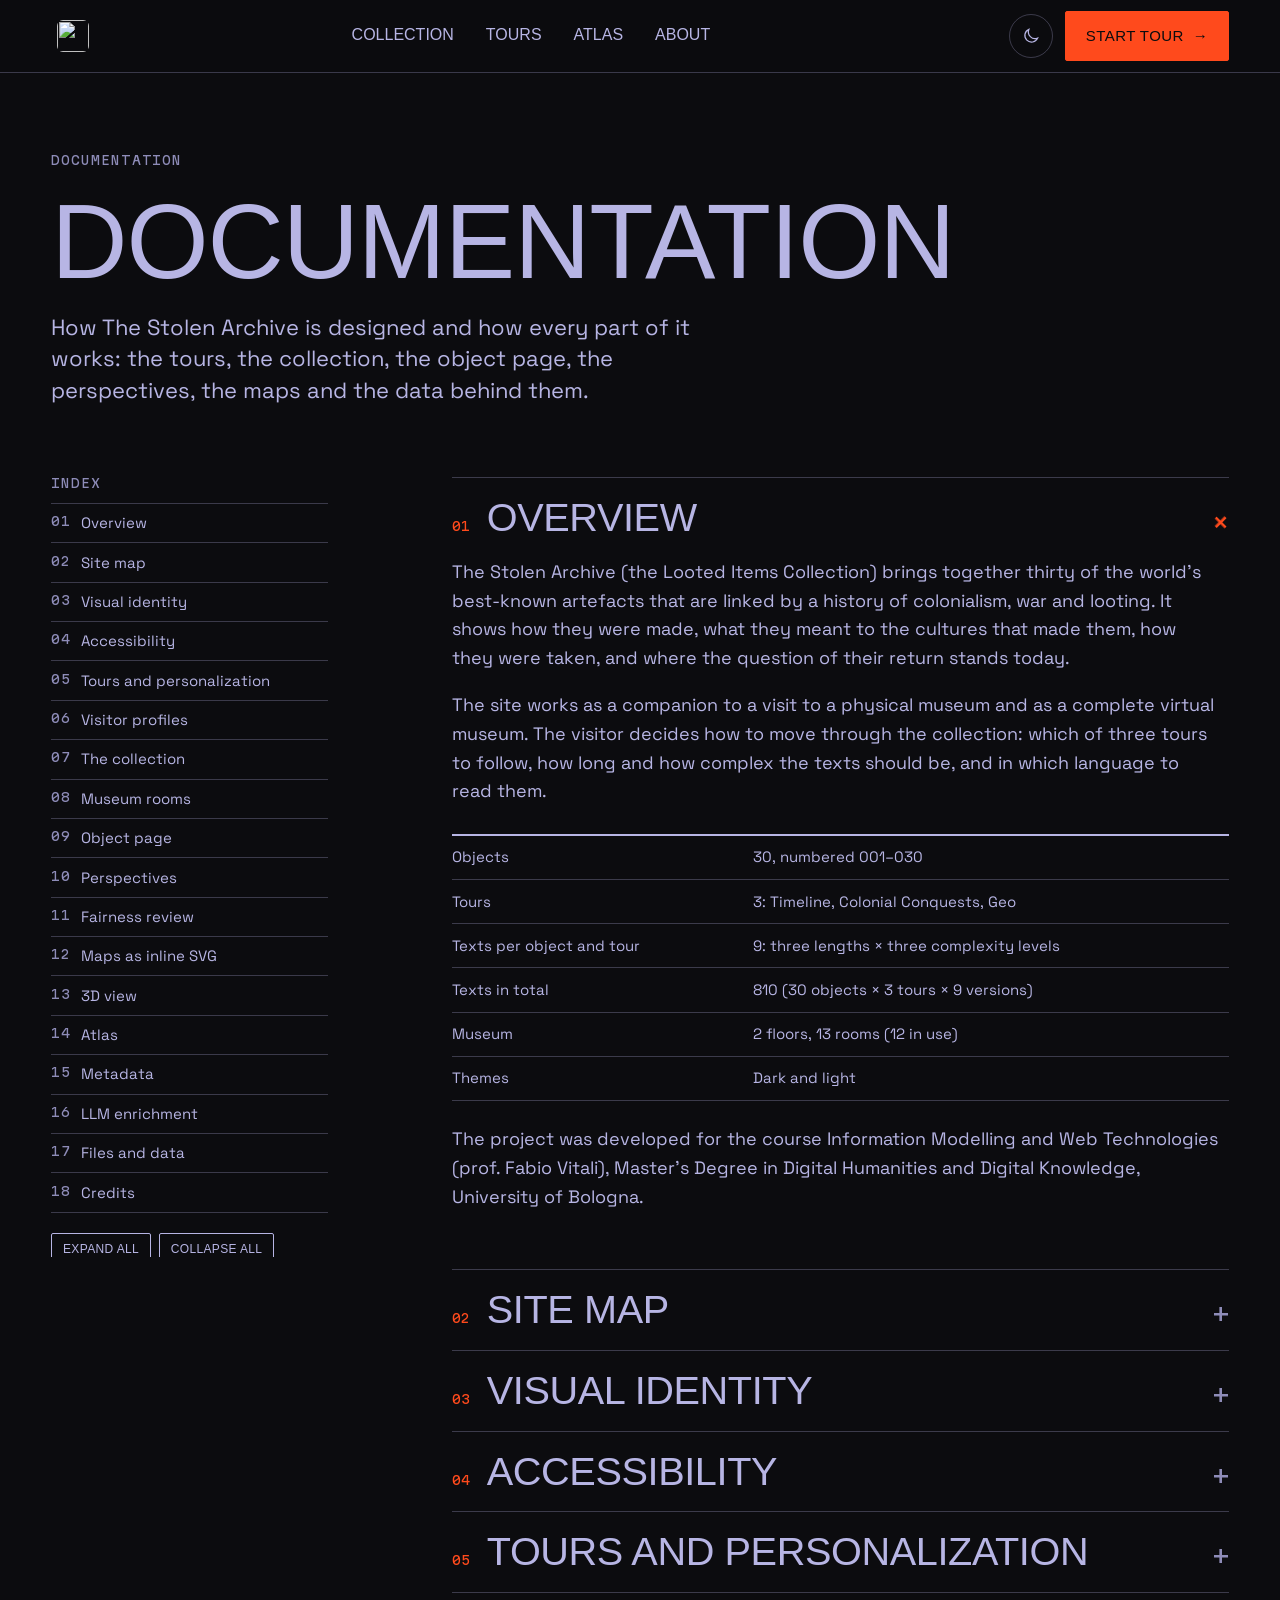
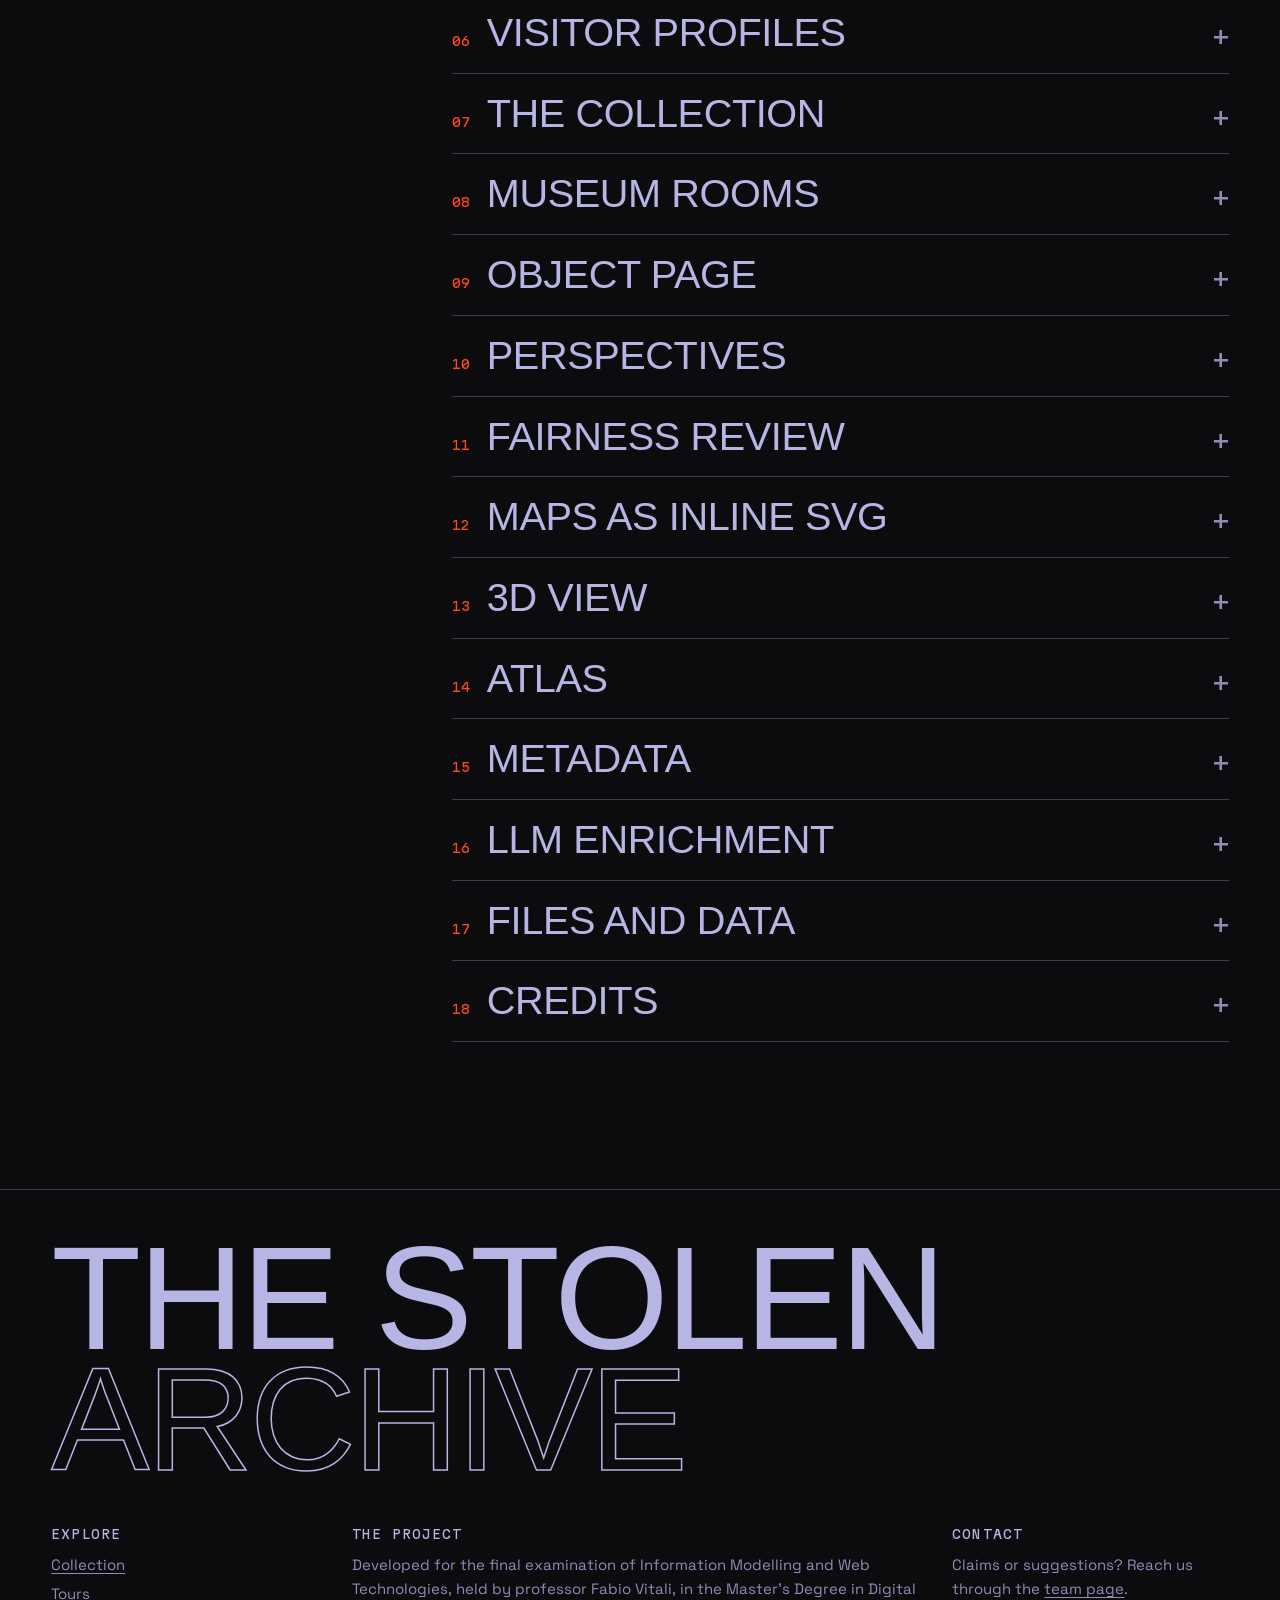
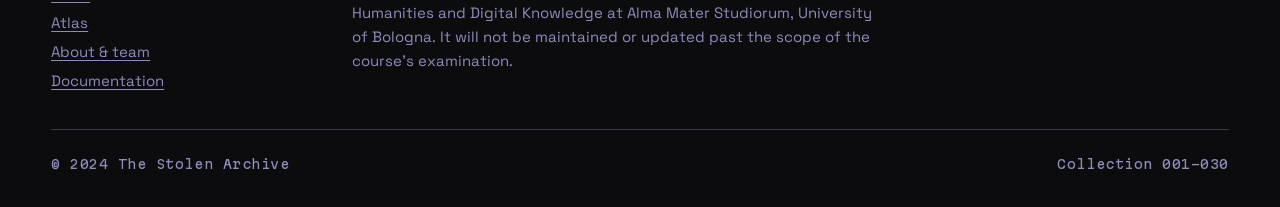
==== commit cf11f914: "Usability fixes, wax seals, museum wording and one numbering system Keeps the original design. The o" ====
--- a/documentation.html
+++ b/documentation.html
@@ -17,7 +17,7 @@
     <!-- HEADER: same on every page, set aria-current on the current link -->
     <header class="site-header">
         <div class="site-header__inner grid">
-            <a class="wordmark" href="index.html"><img class="wordmark__icon" src="images/favicon.svg" alt="" width="32" height="32"><span class="wordmark__text">The Stolen<br>Archive<span>.</span></span></a>
+            <a class="wordmark" href="index.html" aria-label="The Stolen Archive, home"><img class="wordmark__icon" src="images/favicon.svg" alt="" width="32" height="32"></a>
             <nav class="site-nav" aria-label="Main">
                 <button class="nav-toggle" type="button" aria-expanded="false" aria-controls="nav-links">Menu</button>
                 <ul class="site-nav__links" id="nav-links">
@@ -279,11 +279,11 @@
 <table>
 <thead><tr><th scope="col">Room</th><th scope="col">Theme</th><th scope="col">Objects</th><th scope="col">Why together</th></tr></thead>
 <tbody>
-<tr><td>R9</td><td>Writing and Knowledge</td><td>Rosetta Stone, Diamond Sutra, Oegyujanggak Uigwe, Codex Gigas</td><td>Inscriptions, books and archives: the written record of states, faiths and scholars.</td></tr>
-<tr><td>R10</td><td>Sacred Places and Images</td><td>Dendera Zodiac, Ngonnso', Ishtar Gate, Ghent Altarpiece</td><td>Objects made for temples, palaces and churches, removed from the places they belonged to.</td></tr>
-<tr><td>R11</td><td>Trophies of War</td><td>Horses of Saint Mark, Priam's Treasure</td><td>Objects that changed hands again and again as spoils of war.</td></tr>
-<tr><td>R12</td><td>Gifts and Seizures</td><td>Gweagal Shield, Kalaniʻōpuʻu's Cloak and Helmet</td><td>Two meetings with James Cook's voyages: one a seizure, one a gift.</td></tr>
-<tr><td>R13</td><td>Feather, Gold and Cloth</td><td>Paracas Textiles, Moctezuma's Headdress, Quimbaya Treasure</td><td>Materials of power in the Americas: Paracas cloth, Mexica featherwork and Quimbaya gold.</td></tr>
+<tr><td>R9</td><td>Feather, Gold and Cloth</td><td>Paracas Textiles, Moctezuma's Headdress, Quimbaya Treasure</td><td>Materials of power in the Americas: Paracas cloth, Mexica featherwork and Quimbaya gold.</td></tr>
+<tr><td>R10</td><td>Gifts and Seizures</td><td>Gweagal Shield, Kalaniʻōpuʻu's Cloak and Helmet</td><td>Two meetings with James Cook's voyages: one a seizure, one a gift.</td></tr>
+<tr><td>R11</td><td>Writing and Knowledge</td><td>Rosetta Stone, Diamond Sutra, Oegyujanggak Uigwe, Codex Gigas</td><td>Inscriptions, books and archives: the written record of states, faiths and scholars.</td></tr>
+<tr><td>R12</td><td>Sacred Places and Images</td><td>Dendera Zodiac, Ngonnso', Ishtar Gate, Ghent Altarpiece</td><td>Objects made for temples, palaces and churches, removed from the places they belonged to.</td></tr>
+<tr><td>R13</td><td>Trophies of War</td><td>Horses of Saint Mark, Priam's Treasure</td><td>Objects that changed hands again and again as spoils of war.</td></tr>
 </tbody>
 </table>
 <p>The floor plans are the same inline SVG on the object page and the Atlas, one group per floor; see <a href="#maps">Maps as inline SVG</a>.</p>
@@ -296,13 +296,13 @@
 <ol>
 <li><strong>Tour bar:</strong> the tour's name and position (“01 / 30”), a switch between the three tours, and previous / next buttons.</li>
 <li><strong>Title:</strong> the inventory number as a large outlined numeral, the object's name, and its date on a separate line.</li>
-<li><strong>3D view and gallery:</strong> when a real 3D scan exists, the object opens with it (see <a href="#three-d">3D view</a>); the first thumbnail, “3D”, returns to it. The other thumbnails show the object's photos (1–4 each), with author and licence under the photo; selecting a photo enlarges it in a zoomable viewer (<code>images-vis.js</code>; Escape closes it).</li>
+<li><strong>3D view and gallery:</strong> when a real 3D scan exists, the object opens with it (see <a href="#three-d">3D view</a>); the first thumbnail, “3D”, returns to it. The other thumbnails show the object's photos (1–4 each), with author and licence under the photo; the arrows beside the counter (or the arrow keys) step through all of them. <em>Enlarge</em>, or a click on the photo, opens a full-screen viewer (<code>images-vis.js</code>) with its own previous and next, wheel zoom and drag; Escape closes it on the photo last shown.</li>
 <li><strong>Museum label:</strong> a column that stays in view, with the inventory number, where the object was taken from, where it is held, its room, the length and complexity controls and, when translations exist, a language menu.</li>
 <li><strong>Text:</strong> the tour's text for the chosen length and complexity.</li>
 <li><strong>Perspectives:</strong> see <a href="#perspectives">Perspectives</a>.</li>
 <li><strong>Go deeper:</strong> history and geography panels, shown only when <code>llm-data.json</code> exists (see <a href="#llm">LLM enrichment</a>).</li>
 <li><strong>Then &amp; now:</strong> the floor plan with the object's pin (on the object's floor; the floor switch shows the other floor), and the world map zoomed to its journey.</li>
-<li><strong>The record:</strong> the RDF metadata as an interactive 3D graph, and the Dublin Core table (see <a href="#metadata">Metadata</a>).</li>
+<li><strong>The record:</strong> the RDF metadata as a diagram, and the Dublin Core table (see <a href="#metadata">Metadata</a>).</li>
 <li><strong>Strip:</strong> 01–30, one button per object in the tour.</li>
 </ol>
 <h3>How it works</h3>
@@ -436,12 +436,11 @@
   "Table": "Items_JS_HTML/5_Europe_ The_Parthenon_Elgin_Marbles.html"
 }</code></pre>
 <h3>RDF graph</h3>
-<p>Each object has an RDF/XML file in <code>rdf_files_graphs/</code> built on CIDOC CRM (for example E22 human-made object or E24 physical human-made thing, E53 place, P55 has current location), combined with Dublin Core, Wikidata, GeoNames and WGS84 coordinates, plus a small project vocabulary (<em>items-ontology</em>) where no existing term fitted. On the object page the RDF is shown as an interactive 3D graph (<code>graph3d.js</code>, three.js). <code>tools/rdf_graph_json.py</code> parses each RDF file with rdflib, which also checks that it is valid, folds labels and classes into the nodes, lays the graph out in three dimensions with networkx and writes <code>graphs/NN.json</code>; the browser only draws it.</p>
-<ul>
-<li>The object is the vermilion node, resources (people, places, events, institutions) are spheres, and literal values are small cubes.</li>
-<li>Navigation works as in the 3D object viewer: drag to rotate, scroll or pinch to zoom, arrow keys and + / − with the keyboard, <em>Reset view</em> to start again, and <em>Labels</em> to show or hide the names.</li>
-<li>Hovering a node shows its name; selecting it brings it to the centre, highlights its statements with the property names, and lists them beside the graph, with links to Wikidata and buttons to move to each neighbour. Escape clears the selection.</li>
-<li>All statements are also listed as text under the graph, for reading and for screen readers. Without WebGL the older PNG image is shown instead (made with <code>tools/rdf_graph.py</code>).</li>
+<p>Each object has an RDF/XML file in <code>rdf_files_graphs/</code> built on CIDOC CRM (for example E22 human-made object or E24 physical human-made thing, E53 place, P55 has current location), combined with Dublin Core, Wikidata, GeoNames and WGS84 coordinates, plus a small project vocabulary (<em>items-ontology</em>) where no existing term fitted. On the object page the RDF is drawn as a 2D graph (<code>graph2d.js</code>, from <code>graphs/NN.json</code>, made by <code>tools/rdf_graph_json.py</code>).</p>
+<ul>
+<li>The graph reads from left to right: the object, then its statements in five groups (made, origin, removal, today, described as), then one node per value, with the CIDOC CRM and Dublin Core properties in plain words (P52 is <em>owned by</em>, P45 <em>made of</em>). It is drawn with d3 (tree layout) in SVG.</li>
+<li>A resource (a person, place, event or institution) that has statements of its own shows <em>+N</em>; selecting it opens a further branch, and <em>Open all</em> opens every branch. A long value, such as the description, shows <em>read</em> and opens a note with the full text. Hovering a node lights the path back to the object.</li>
+<li>All statements are also listed as text under the graph.</li>
 </ul>
                     </div>
                 </details>
@@ -479,7 +478,7 @@
 <tr><td><code>collection.js</code>, <code>tours.js</code></td><td>Collection and Tours pages.</td></tr>
 <tr><td><code>object-page.js</code>, <code>perspectives.js</code>, <code>llm-content.js</code>, <code>images-vis.js</code>, <code>viewer3d.js</code></td><td>Object page: content, perspectives, generated content, image viewer, 3D viewer.</td></tr>
 <tr><td><code>models/</code></td><td>The open 3D scans (<code>NN.glb</code>), listed with their licences in <code>manifest.json</code>.</td></tr>
-<tr><td><code>graph3d.js</code>, <code>graphs/</code>, <code>tools/rdf_graph_json.py</code></td><td>The 3D metadata graph, its data for each object and the script that makes it from the RDF files.</td></tr>
+<tr><td><code>graph2d.js</code>, <code>graphs/</code>, <code>tools/rdf_graph_json.py</code></td><td>The metadata graph, its data for each object and the script that makes it from the RDF files.</td></tr>
 <tr><td><code>images/credits.json</code></td><td>Author, licence and source of the Wikimedia Commons photos.</td></tr>
 <tr><td><code>docs.js</code></td><td>This page: collapsible sections and index.</td></tr>
 <tr><td><code>Items_JS_HTML/</code>, <code>rdf_files_graphs/</code>, <code>Items_XML/</code></td><td>Dublin Core tables, RDF files and graph images, draw.io models.</td></tr>
@@ -524,7 +523,7 @@
         </div>
         <div class="site-footer__legal mono">
             <span>© 2024 The Stolen Archive</span>
-            <span>Inv. 001 — 030</span>
+            <span>Collection 001-030</span>
         </div>
     </footer>
 
--- a/site.css
+++ b/site.css
@@ -11,13 +11,25 @@
 
 /* ---------- 1. Fonts and tokens ---------- */
 
-@import url('https://fonts.googleapis.com/css2?family=IBM+Plex+Mono:wght@400&family=Space+Grotesk:wght@400;500&display=swap');
-
+/* all three faces are on Free Faces, under the SIL OFL, and self-hosted (fonts/README.md) */
 @font-face {
     font-family: 'Karrik';
     src: url('fonts/Karrik-Regular.woff2') format('woff2'),
         url('fonts/Karrik-Regular.woff') format('woff'),
         url('fonts/Karrik-Regular.ttf') format('truetype');
+    font-display: swap;
+}
+@font-face {
+    font-family: 'Space Grotesk';
+    src: url('fonts/SpaceGrotesk-VF-latin.woff2') format('woff2');
+    font-weight: 300 700;
+    font-display: swap;
+}
+@font-face {
+    font-family: 'Martian Mono';
+    src: url('fonts/MartianMono-VF-latin.woff2') format('woff2');
+    font-weight: 100 800;
+    font-stretch: 75% 112.5%;
     font-display: swap;
 }
 
@@ -34,7 +46,7 @@
 
     --font-display: 'Karrik', 'Helvetica Neue', Arial, sans-serif;
     --font-text: 'Space Grotesk', 'Helvetica Neue', Arial, sans-serif;
-    --font-mono: 'IBM Plex Mono', ui-monospace, Menlo, monospace;
+    --font-mono: 'Martian Mono', ui-monospace, Menlo, monospace;
 
     /* type scale */
     --step--1: 0.8125rem;                      /* 13px labels */
@@ -102,6 +114,22 @@
 a:hover { color: var(--signal); }
 button { font: inherit; color: inherit; }
 ul, ol { margin: 0; padding: 0; }
+
+/* scrollbars: thin, in the theme colours. scrollbar-color covers Firefox and Chrome;
+   the ::-webkit rules cover Safari, where the thumb also turns vermilion on hover. */
+html {
+    --scroll-thumb: color-mix(in srgb, var(--fg) 30%, transparent);
+    --scroll-track: var(--bg);
+    scrollbar-width: thin;
+    scrollbar-color: var(--scroll-thumb) var(--scroll-track);
+}
+body * { scrollbar-width: thin; scrollbar-color: var(--scroll-thumb) transparent; }
+::-webkit-scrollbar { width: 10px; height: 10px; }
+::-webkit-scrollbar-track { background: transparent; }
+html::-webkit-scrollbar-track { background: var(--scroll-track); }
+::-webkit-scrollbar-thumb { background: var(--scroll-thumb); border: 3px solid transparent; border-radius: 10px; background-clip: padding-box; }
+::-webkit-scrollbar-thumb:hover, ::-webkit-scrollbar-thumb:active { background-color: var(--signal); }
+::-webkit-scrollbar-corner { background: transparent; }
 
 ::selection { background: var(--signal); color: var(--on-signal); }
 
@@ -238,6 +266,26 @@
     letter-spacing: 0.08em;
     transform: rotate(-6deg);
 }
+/* the restitution status as a rubber stamp (quirks.js): orange ink, a double border, a tilt
+   fixed per object, and an edge roughened by the SVG filter #stamp-ink. Returned: the outer
+   border is dashed, so the state reads by shape as well as by the words */
+.stamp--ink {
+    padding: 0.6em 0.95em 0.55em;
+    font-weight: 500;
+    transform: rotate(var(--stamp-rot, -2deg));
+    box-shadow: inset 0 0 0 3px var(--bg), inset 0 0 0 4.5px currentColor;
+    filter: url(#stamp-ink);
+}
+.stamp--returned { border-style: dashed; }
+
+/* the museum's own wording, struck through, with the plain version beside it (quirks.js) */
+.museum-wording { display: block; margin-top: 0.35rem; font-size: 0.875rem; line-height: 1.45; }
+.museum-wording del { color: var(--fg-muted); text-decoration-thickness: 1.5px; }
+.museum-wording ins { color: var(--signal); text-decoration: none; }
+.card__wording { margin: 0.3rem 0 0; }
+.card__wording .museum-wording { margin-top: 0; font-size: 0.8125rem; }
+.card .stamp--ink { margin: 0.75rem 0 0.25rem; font-size: 0.6875rem; }
+.object-label__wording { margin: -0.75rem 0 1.25rem; }
 
 /* duotone image: tinted in the theme colour, full colour on hover/focus */
 .duotone {
@@ -406,6 +454,8 @@
     letter-spacing: 0.01em;
 }
 .wordmark__icon { display: block; width: 32px; height: 32px; flex: none; border-radius: 6px; }
+/* the header mark is the icon alone; the link keeps a 44px hit area */
+.wordmark { min-width: 44px; min-height: 44px; justify-content: center; }
 .wordmark__text > span { color: var(--signal); }
 
 .site-nav { grid-column: 4 / span 6; }
@@ -526,9 +576,12 @@
 /* hero: one linear read, top to bottom on the grid
    meta line / title / rule / intro · facts · engraving */
 .hero {
-    min-height: calc(100svh - var(--header-h));
-    padding-block: clamp(1.25rem, 2.5vw, 2rem) clamp(2rem, 4vw, 3.5rem);
-    grid-template-rows: auto 1fr auto auto;
+    /* the first screen holds the title and the photos: title, rule and intro take what they
+       need, the strip of objects fills the rest of the screen as its bottom band */
+    height: calc(100svh - var(--header-h));
+    min-height: 34rem;
+    padding-block: clamp(0.75rem, 2vh, 2rem) clamp(1rem, 2.5vh, 2rem);
+    grid-template-rows: auto auto auto minmax(0, 1fr);
     align-content: stretch;
 }
 .hero__meta {
@@ -544,8 +597,8 @@
 .hero__title {
     grid-column: 1 / -1;
     align-self: end;
-    margin-block: clamp(2rem, 6vh, 5rem) clamp(1.5rem, 3vw, 2.5rem);
-    font-size: var(--step-hero);
+    margin-block: clamp(0.5rem, 3vh, 3rem) clamp(0.75rem, 2.5vh, 2rem);
+    font-size: clamp(3.25rem, min(13.2vw, 17svh), 15rem); /* sized by width and height */
     line-height: 0.8;
     letter-spacing: -0.035em;
     text-transform: uppercase;
@@ -555,12 +608,12 @@
 .hero__rule {
     grid-column: 1 / -1;
     height: 1px;
-    margin: 0 0 clamp(1.5rem, 3vw, 2.5rem);
+    margin: 0 0 clamp(1rem, 2.5vh, 2.5rem);
     border: 0;
     background: var(--rule);
 }
 .hero__intro { grid-column: 1 / span 6; }
-.hero__intro p { font-size: var(--step-1); line-height: 1.45; margin-bottom: 1.5rem; }
+.hero__intro p { font-size: var(--step-1); line-height: 1.45; margin-bottom: clamp(0.8rem, 2vh, 1.5rem); }
 .hero__actions { display: flex; flex-wrap: wrap; gap: 0.75rem; }
 .hero__facts {
     grid-column: 8 / span 5;
@@ -580,12 +633,15 @@
     display: grid;
     /* 30 tiles in two rows of 15 */
     grid-template-columns: repeat(15, minmax(0, 1fr));
+    grid-template-rows: repeat(2, minmax(0, 1fr)); /* two rows that share the height left */
     gap: 6px;
-    margin-top: clamp(2rem, 4vw, 3rem);
+    margin-top: clamp(1rem, 3vh, 3rem);
+    min-height: 0;
     list-style: none;
 }
-.hero__strip a { display: block; text-decoration: none; }
-.hero__strip .duotone { aspect-ratio: 3 / 4; }
+.hero__strip li { display: flex; min-height: 0; }
+.hero__strip a { display: flex; flex-direction: column; flex: 1; min-height: 0; text-decoration: none; }
+.hero__strip .duotone { flex: 1 1 auto; min-height: 0; }
 .hero__strip .mono { display: block; margin-top: 0.4rem; color: var(--fg-muted); transition: color 0.2s ease; }
 .hero__strip a:hover .mono, .hero__strip a:focus-visible .mono { color: var(--signal); }
 .hero__strip a:hover .duotone img, .hero__strip a:focus-visible .duotone img { filter: none; transform: scale(1.06); }
@@ -594,15 +650,19 @@
 .js .hero__strip li { animation-delay: calc(0.34s + var(--i, 0) * 0.025s); }
 @keyframes strip-in { to { opacity: 1; transform: none; } }
 @media (max-width: 800px) {
-    .hero { min-height: auto; }
+    .hero { height: auto; min-height: 0; grid-template-rows: none; }
+    /* phones: title, intro, then one row of photos, then the facts */
+    .hero__strip { order: 1; }
+    .hero__facts { order: 2; margin-bottom: 0; }
+    .hero__strip .duotone { flex: none; aspect-ratio: 3 / 4; }
     .hero__meta span + span { display: none; }
     .hero__intro, .hero__facts { grid-column: 1 / -1; }
     .hero__facts { grid-template-columns: repeat(2, 1fr); margin-top: 2rem; }
-    .hero__strip { grid-template-columns: none; grid-template-rows: repeat(2, auto); grid-auto-flow: column; grid-auto-columns: 72px; overflow-x: auto; padding-bottom: 0.5rem; }
+    .hero__strip { grid-template-columns: none; grid-template-rows: auto; grid-auto-flow: column; grid-auto-columns: 88px; overflow-x: auto; padding-bottom: 0.5rem; }
 }
 
 /* eras */
-.eras__tabs { grid-column: 1 / -1; margin-bottom: clamp(2rem, 4vw, 3.5rem); }
+.eras__tabs { grid-column: 1 / -1; margin-bottom: clamp(1.25rem, 2.5vw, 2rem); }
 .eras__tabs .tab { font-size: var(--step-1); }
 .eras__tabs .tab small {
     display: block;
@@ -612,22 +672,44 @@
     letter-spacing: 0.06em;
     color: var(--fg-muted);
 }
-.eras__text { grid-column: 1 / span 5; }
-.eras__text h3 { font-size: var(--step-3); text-transform: uppercase; margin-bottom: 1.5rem; }
-.eras__text h3 .mono { display: block; margin-top: 0.8rem; font-size: var(--step--1); color: var(--signal); letter-spacing: 0.08em; }
+/* the text and the images share one panel of fixed height right under the tabs, so the
+   tabs, the images and the text fit one screen and switching eras does not move the page */
+.eras__body {
+    grid-column: 1 / -1;
+    display: grid;
+    grid-template-columns: repeat(12, minmax(0, 1fr));
+    column-gap: var(--gutter);
+    height: clamp(24rem, calc(100svh - var(--header-h) - 11rem), 36rem);
+}
+.eras__body:focus-visible { outline-offset: 8px; }
+/* the title at the top, the text set to end level with the images */
+.eras__text { grid-column: 1 / span 5; display: flex; flex-direction: column; justify-content: space-between; }
+.eras__text h3 { font-size: var(--step-2); text-transform: uppercase; margin-bottom: 1.1rem; }
+.eras__text h3 .mono { display: block; margin-top: 0.7rem; font-size: var(--step--1); color: var(--signal); letter-spacing: 0.08em; }
+.eras__text p { font-size: 1rem; line-height: 1.55; margin: 0; }
+/* the five tabs stay on one row; a long name wraps inside its own tab */
+.eras__tabs { flex-wrap: nowrap; }
+.eras__tabs .tab { flex: 1 1 0; min-width: 0; margin-right: 1rem; font-size: clamp(0.95rem, 0.6rem + 0.55vw, 1.2rem); line-height: 1.05; }
+.eras__tabs .tab:last-child { margin-right: 0; }
 .eras__images {
     grid-column: 7 / span 6;
     display: grid;
-    grid-template-columns: repeat(3, 1fr);
-    grid-auto-rows: clamp(90px, 10vw, 150px);
+    grid-template-columns: repeat(3, minmax(0, 1fr));
+    grid-template-rows: minmax(0, 3fr) minmax(0, 1fr);
     gap: 8px;
-}
-.eras__images .duotone:first-child { grid-column: span 3; grid-row: span 3; }
-@media (max-width: 800px) {
-    .eras__tabs { flex-wrap: nowrap; overflow-x: auto; scrollbar-width: none; }
-    .eras__tabs .tab { flex: 0 0 auto; }
-    .eras__text, .eras__images { grid-column: 1 / -1; }
-    .eras__images { margin-top: 2rem; }
+    height: 100%;
+    min-height: 0;
+}
+.eras__images .duotone { min-height: 0; }
+.eras__images .duotone:first-child { grid-column: span 3; }
+.eras__swap { animation: era-in 0.35s var(--ease) both; }
+@keyframes era-in { from { opacity: 0; transform: translateY(8px); } to { opacity: 1; transform: none; } }
+@media (max-width: 800px) {
+    .eras__tabs { flex-wrap: nowrap; overflow-x: auto; scrollbar-width: none; margin-bottom: 1.25rem; }
+    .eras__tabs .tab { flex: 0 0 auto; min-height: 44px; }
+    /* phones: the tabs, then the images, then the text */
+    .eras__body { display: flex; flex-direction: column; height: auto; }
+    .eras__images { order: -1; height: 40svh; margin-bottom: 1.5rem; }
 }
 
 /* atlas (then → now) */
@@ -635,7 +717,11 @@
 .atlas__text .lead { font-size: var(--step-1); line-height: 1.45; }
 .atlas__text p { font-size: 1rem; color: var(--fg-muted); }
 .atlas__text .lead { color: var(--fg); }
-.atlas__map-wrap { grid-column: 5 / span 8; position: relative; }
+.atlas__map-wrap { grid-column: 5 / span 8; position: relative; display: flex; flex-direction: column; }
+/* split rule: the map fills its column, so the map column and the text end level */
+.atlas__text p:last-child { margin-bottom: 0; }
+#atlas-map { isolation: isolate; } /* keeps Leaflet's pane z-indexes inside the map (under the header and the pop-up) */
+.atlas__map-wrap #atlas-map { flex: 1 1 auto; height: auto; min-height: clamp(360px, 30vw, 480px); }
 #atlas-map {
     height: clamp(420px, 44vw, 640px);
     background: var(--bg);
@@ -651,14 +737,19 @@
 }
 .legend-dot, .legend-square, .legend-line { display: inline-block; vertical-align: middle; margin-right: 0.4rem; }
 .legend-dot { width: 10px; height: 10px; border-radius: 50%; background: var(--fg); }
-.legend-square { width: 10px; height: 10px; background: var(--signal); }
+.legend-square { width: 10px; height: 10px; border-radius: 50%; background: var(--signal); }
 .legend-line { width: 24px; border-top: 2px dashed var(--signal); }
 .legend-line--returned { border-top: 2px dotted var(--fg); }
-.atlas-origin { background: var(--fg); border-radius: 50%; border: 2px solid var(--bg); }
-.atlas-holder { background: var(--signal); border: 2px solid var(--bg); }
+/* every item on the map is a plain dot; the marker box is a larger, clear hit area (24px, 44px on
+   touch) with the dot drawn in its middle. Origin: lilac. Held today: orange. Former holder: an
+   orange ring. */
+.atlas-origin, .atlas-holder { background: none; border: 0; }
+.atlas-origin::after, .atlas-holder::after { content: ""; position: absolute; inset: calc(50% - 6px); border-radius: 50%; box-sizing: border-box; }
+.atlas-origin::after { background: var(--fg); border: 2px solid var(--bg); }
+.atlas-holder::after { background: var(--signal); border: 2px solid var(--bg); }
 /* a city that only held objects that have since been returned */
-.atlas-holder.is-former { background: var(--bg); border-color: var(--signal); }
-.legend-square--former { background: transparent; border: 2px solid var(--signal); box-sizing: border-box; }
+.atlas-holder.is-former::after { background: var(--bg); border: 2px solid var(--signal); }
+.legend-square--former { background: transparent; border: 2px solid var(--signal); box-sizing: border-box; border-radius: 50%; }
 .card__how { margin-top: 0.35rem; font-size: 0.8125rem; line-height: 1.4; color: var(--fg-muted); }
 .atlas-arc { stroke: var(--signal); stroke-dasharray: 5 7; animation: arc-flow 40s linear infinite; }
 .atlas-arc.is-active { stroke-width: 3; stroke-dasharray: none; }
@@ -681,6 +772,36 @@
     font-size: 0.75rem;
 }
 .leaflet-tooltip.atlas-tip::before { display: none; }
+/* the map pop-up (atlas-map.js): the same look as the tooltip above, placed at body level so
+   it can sit over the map's edge; on touch it docks to the bottom of the screen */
+.atlas-pop {
+    position: fixed;
+    z-index: 1100; /* above Leaflet's panes (400) and controls (1000), which share the root stacking context */
+    max-width: min(22rem, calc(100vw - 16px));
+    padding: 6px 8px;
+    background: var(--bg);
+    color: var(--fg);
+    border: 1px solid var(--fg);
+    border-radius: var(--radius);
+    font-family: var(--font-mono);
+    font-size: 0.75rem;
+    line-height: 1.45;
+    pointer-events: none;
+}
+.atlas-pop[hidden] { display: none; }
+.atlas-pop i { font-style: normal; color: var(--fg-muted); }
+.atlas-pop.is-docked {
+    left: 8px; right: 8px; bottom: 8px;
+    max-width: none;
+    max-height: 60svh;
+    overflow-y: auto;
+    padding: 1rem;
+    font-size: 0.8125rem;
+    pointer-events: auto;
+}
+.atlas-pop.is-docked a { display: inline-block; padding: 0.3rem 0; }
+.atlas-pop__actions { display: flex; flex-wrap: wrap; gap: 0.6rem; margin: 0.9rem 0 0; }
+.atlas-pop__actions .btn { min-height: 44px; }
 @media (max-width: 800px) {
     .atlas__text, .atlas__map-wrap { grid-column: 1 / -1; }
     .atlas__map-wrap { margin-top: 2rem; }
@@ -771,28 +892,30 @@
     .object-bar__tours { grid-column: 1 / -1; grid-row: 2; justify-self: start; }
 }
 
-.object-head {
-    padding-block: clamp(2rem, 5vw, 4.5rem) clamp(1.5rem, 3vw, 2.5rem);
-    align-items: end;
-    row-gap: 1rem;
-}
+/* number and title sit beside the image (right column, above the label), so the image,
+   the title and the photo arrows are seen together on the first screen */
+.object-head { grid-column: 9 / span 4; grid-row: 1; }
 .object-head__no {
-    grid-column: 1 / span 3;
-    font-size: clamp(4rem, 12vw, 11rem);
-}
-.object-head__title { grid-column: 4 / span 9; }
+    margin: 0 0 0.75rem;
+    font-size: clamp(3rem, 5.5vw, 5.5rem);
+}
 .object-head h1 {
-    font-size: clamp(2.75rem, 1rem + 6vw, 7rem);
+    font-size: clamp(2rem, 0.9rem + 2.6vw, 3.75rem);
     line-height: 0.9;
     text-transform: uppercase;
+    overflow-wrap: break-word;
 }
 .object-head__date { margin: 1rem 0 0; color: var(--signal); text-transform: uppercase; letter-spacing: 0.08em; }
-@media (max-width: 800px) {
-    .object-head__no, .object-head__title { grid-column: 1 / -1; }
-}
-
-.object-main { row-gap: 2.5rem; align-items: start; }
-.object-figure { grid-column: 1 / span 7; margin: 0; }
+
+/* the stage (photo or 3D) takes the height left under the header, the tour bar and the
+   photo arrows; the arrows sit right under it */
+.object-main {
+    --stage-h: clamp(280px, calc(100svh - var(--header-h) - 89px - 64px - 2.5rem), 700px);
+    padding-top: 1.25rem;
+    row-gap: 2rem;
+    align-items: start;
+}
+.object-figure { grid-column: 1 / span 7; grid-row: 1 / span 3; margin: 0; }
 .object-figure img {
     width: 100%;
     max-height: 78vh;
@@ -802,19 +925,30 @@
 /* the photo and the 3D view share one stage height, so switching between them
    does not move the thumbnails */
 .object-figure #tour-image {
-    height: min(72vh, 640px);
+    height: var(--stage-h);
     max-height: none;
-    object-fit: contain;
-    background: var(--bg-raised);
-    border-radius: 9px;
+    object-fit: contain; /* no frame: the photo sits on the page */
 }
 .object-figure figcaption { margin-top: 0.6rem; color: var(--fg-muted); }
+/* split rule: the label reaches down to the figure's last row; its controls sit at the
+   bottom, so the image column and the record column end level */
 .object-label {
     grid-column: 9 / span 4;
-    grid-row: 1 / span 2;
-    position: sticky;
-    top: calc(var(--header-h) + 1.5rem);
-}
+    grid-row: 2 / span 2;
+    align-self: stretch;
+    display: flex;
+    flex-direction: column;
+}
+/* tour settings: the tour text's length and level, at the bottom of the gallery */
+.tour-settings { margin: 1.75rem 0 0; padding: 1.25rem 0 0; border: 0; border-top: 1px solid var(--rule); min-width: 0; }
+.tour-settings > legend { float: left; width: 100%; padding: 0; margin-bottom: 0.4rem; font-family: var(--font-display); font-size: var(--step-1); text-transform: uppercase; }
+.tour-settings__hint { clear: both; margin: 0 0 1rem; font-size: 0.9375rem; color: var(--fg-muted); }
+.tour-settings__groups { display: flex; flex-wrap: wrap; gap: 1.25rem 2.5rem; }
+.tour-settings__groups fieldset { border: 0; margin: 0; padding: 0; min-width: 0; }
+.tour-settings__groups legend { margin-bottom: 0.5rem; padding: 0; font-family: var(--font-mono); font-size: var(--step--1); text-transform: uppercase; letter-spacing: 0.06em; color: var(--fg-muted); }
+.tour-settings .segmented button { min-height: 44px; }
+.object-figure { align-self: stretch; display: flex; flex-direction: column; }
+.object-figure > :last-child { margin-bottom: 0; }
 .object-label .stamp { margin-bottom: 1.5rem; }
 .object-label__controls { margin-top: 2rem; display: grid; gap: 1.25rem; }
 .object-label__controls fieldset { border: 0; margin: 0; padding: 0; }
@@ -840,10 +974,11 @@
 .object-text { grid-column: 1 / span 7; }
 .object-text p {
     font-size: var(--step-1);
-    line-height: 1.55;
-    max-width: 60ch;
-}
-.object-text p::first-letter {
+    line-height: 1.6;
+    margin: 0 0 1em; /* the long texts come in paragraphs (renderText in object-page.js) */
+    max-width: 64ch;
+}
+.object-text p:first-child::first-letter {
     float: left;
     font-family: var(--font-display);
     font-size: 4.2em;
@@ -855,9 +990,8 @@
 #tour-image[hidden] { display: none; }
 /* 3D view (viewer3d.js) */
 .viewer3d[hidden] { display: none; }
-.viewer3d { position: relative; border: 1px solid var(--rule); border-radius: 9px; background:
-    radial-gradient(ellipse at 50% 40%, var(--bg-raised), var(--bg) 70%); overflow: hidden; }
-.viewer3d__canvas { height: min(72vh, 640px); cursor: grab; touch-action: none; }
+.viewer3d { position: relative; overflow: hidden; }
+.viewer3d__canvas { height: var(--stage-h); cursor: grab; touch-action: none; }
 .viewer3d__canvas:active { cursor: grabbing; }
 .viewer3d__canvas canvas { display: block; width: 100% !important; height: 100% !important; }
 .viewer3d__bar { position: absolute; left: 0; right: 0; bottom: 0; display: flex; flex-wrap: wrap; align-items: center; justify-content: space-between; gap: 0.6rem; padding: 0.75rem; pointer-events: none; }
@@ -873,7 +1007,14 @@
 .viewer3d.is-loading .viewer3d__canvas { opacity: 0.35; transition: opacity 0.3s ease; }
 .viewer3d.is-error .viewer3d__canvas::after { content: "The 3D model could not be loaded."; position: absolute; inset: 40% 0 auto; text-align: center; font-family: var(--font-mono); font-size: 0.8rem; color: var(--fg-muted); }
 .object-gallery__thumbs .thumb-3d { display: grid; place-items: center; font-family: var(--font-display); font-size: 1rem; color: var(--fg); background: var(--bg-raised); }
-@media (max-width: 800px) { .viewer3d__canvas, .object-figure #tour-image { height: 62vh; } }
+/* phones: number and title above the image, the stage sized to what is left of the screen */
+@media (max-width: 800px) {
+    .object-main { --stage-h: clamp(220px, calc(100svh - var(--header-h) - 130px - 17rem - 64px), 520px); padding-top: 1rem; row-gap: 1.25rem; }
+    .object-head { grid-column: 1 / -1; grid-row: auto; display: flex; align-items: flex-end; gap: 0.9rem; }
+    .object-head__no { margin: 0; font-size: 2.75rem; flex: none; }
+    .object-head h1 { font-size: clamp(1.6rem, 7.6vw, 2.2rem); }
+    .object-head__date { margin-top: 0.45rem; }
+}
 #tour-image.is-shown { opacity: 1; }
 .object-gallery {
     display: flex;
@@ -881,12 +1022,27 @@
     gap: 1rem;
     margin-top: 0.75rem;
 }
-.object-gallery .mono { color: var(--fg-muted); min-width: 5ch; }
 .object-credit { margin-top: 0.6rem; font-size: 0.75rem; line-height: 1.5; color: var(--fg-muted); }
 .object-credit[hidden] { display: none; }
 .object-credit a { color: inherit; }
 .object-credit em { display: block; font-style: normal; color: var(--fg); }
-.object-gallery__thumbs { display: flex; gap: 6px; list-style: none; overflow-x: auto; }
+.object-gallery__thumbs { display: flex; gap: 6px; margin-top: 0.75rem; list-style: none; overflow-x: auto; }
+.object-gallery__thumbs[hidden] { display: none; }
+/* the stage holds the 3D view or the photo; under it, previous / next around the counter,
+   centred, with the round .icon-btn of the object bar; Enlarge at the right end */
+.object-stage { position: relative; }
+.icon-btn .icon-arrow { width: 20px; height: 20px; display: block; }
+.object-gallery__nav { position: relative; display: flex; align-items: center; justify-content: center; gap: 1rem; margin-top: 1rem; }
+.object-gallery__nav .icon-btn { width: 44px; height: 44px; }
+.object-gallery__nav .icon-btn[hidden], .object-gallery__enlarge[hidden] { display: none; }
+.object-gallery__nav .icon-btn:active { scale: 0.96; }
+.object-gallery__count { min-width: 7ch; margin: 0; text-align: center; font-size: 0.8rem; letter-spacing: 0.06em; color: var(--fg-muted); font-variant-numeric: tabular-nums; }
+.object-gallery__enlarge { position: absolute; right: 0; top: 50%; translate: 0 -50%; }
+.object-gallery__thumbs { width: fit-content; max-width: 100%; margin-inline: auto; }
+#tour-image { cursor: zoom-in; }
+@media (max-width: 600px) {
+    .object-gallery__nav { gap: 0.6rem; }
+}
 .object-gallery__thumbs button {
     display: block;
     width: 84px;
@@ -968,16 +1124,43 @@
 }
 
 /* then & now */
-.where__col { grid-column: span 6; }
+/* both columns share the same rows (title, controls, map, notes), so the two maps line up */
+.where__col { grid-column: span 6; display: grid; grid-template-rows: subgrid; grid-row: span 4; row-gap: 0; align-content: start; }
 .where__col h3 { font-size: var(--step-1); text-transform: uppercase; margin-bottom: 1.25rem; }
 .where__col p { margin-top: 1rem; color: var(--fg-muted); }
+.where__col .floor-switch, .where__legend, .where__floor { align-self: end; }
+.where__floor { margin: 0 0 1rem !important; padding-bottom: 0.7rem; font-family: var(--font-mono); font-size: 0.75rem; letter-spacing: 0.08em; text-transform: uppercase; color: var(--fg-muted) !important; }
+/* the object's room, under the plan */
+.museum-map-labels path.is-current { fill: var(--signal); }
+/* the other objects on the floor: muted, except those sharing the object's room */
+#floor-markers .floor-dot { fill: none; stroke: color-mix(in srgb, var(--fg) 45%, transparent); stroke-width: 2; transition: fill 0.2s ease, stroke 0.2s ease; }
+#floor-markers a.is-same-room .floor-dot { fill: var(--fg); stroke: var(--fg); }
+#floor-markers a:hover .floor-dot, #floor-markers a:focus-visible .floor-dot, #floor-markers a.is-active .floor-dot { fill: var(--signal); stroke: var(--signal); }
+.room-card { margin-top: 1.75rem; }
+.where__col .room-card p { margin: 0; }
+.room-card__no { font-size: 0.75rem; letter-spacing: 0.08em; text-transform: uppercase; color: var(--signal) !important; }
+.room-card__name { margin: 0.35rem 0 0.8rem; font-family: var(--font-display); font-size: var(--step-2); line-height: 1; text-transform: uppercase; color: var(--fg); text-wrap: balance; }
+.where__col .room-card__text { max-width: 52ch; font-size: 1rem; line-height: 1.55; color: var(--fg); }
+.where__col .room-card .room-card__also { margin-top: 1.75rem; font-size: 0.7rem; letter-spacing: 0.08em; text-transform: uppercase; color: var(--fg-muted); }
+.room-card__objects { list-style: none; display: grid; grid-template-columns: repeat(auto-fill, minmax(8.5rem, 1fr)); gap: 0.9rem; margin-top: 0.7rem; }
+.room-card__objects a { display: grid; gap: 0.3rem; text-decoration: none; color: var(--fg); }
+.room-card__thumb { display: block; aspect-ratio: 4 / 3; overflow: hidden; border-radius: 4px; }
+.room-card__thumb img { width: 100%; height: 100%; object-fit: cover; }
+.room-card__objects .mono { font-size: 0.7rem; color: var(--fg-muted); }
+.room-card__title { font-size: 0.9rem; line-height: 1.3; transition: color 0.2s ease; }
+.room-card__objects a:hover .room-card__title, .room-card__objects a:focus-visible .room-card__title { color: var(--signal); }
+.where__legend { display: flex; gap: 1.5rem; margin: 0 0 1rem !important; padding-bottom: 0.7rem; font-size: 0.75rem; }
+.where__legend span { display: inline-flex; align-items: center; gap: 0.5rem; }
+.where__key { display: inline-block; width: 10px; height: 10px; }
+.where__key--from { border-radius: 50%; background: var(--fg); }
+.where__key--to { background: var(--signal); }
 .where__geo { width: 100%; }
 #geo-details { list-style: none; margin-top: 0.75rem; color: var(--fg-muted); }
 #geo-details[hidden] { display: none; }
 #geo-details li { padding: 0.4rem 0; border-top: 1px solid var(--rule); }
-.museum-map { display: block; width: 100%; height: auto; }
-/* same proportions as the floor plan beside it (viewBox 728 x 518) */
-.geo-map { display: block; width: 100%; height: auto; aspect-ratio: 728 / 518; border: 1px solid var(--rule); border-radius: 9px; background: var(--bg); }
+.museum-map { display: block; width: 100%; height: auto; aspect-ratio: 723 / 478; overflow: visible; }
+/* same proportions as the floor plan beside it, cropped to its outer wall (viewBox 723 x 478) */
+.geo-map { display: block; width: 100%; height: auto; aspect-ratio: 723 / 478; border: 1px solid var(--rule); border-radius: 9px; background: var(--bg); }
 .geo-map-land { fill: var(--fg); fill-opacity: 0.22; stroke: var(--fg); stroke-opacity: 0.55; stroke-width: 0.6; vector-effect: non-scaling-stroke; }
 .geo-map-arc { fill: none; stroke: var(--signal); stroke-width: 2; stroke-dasharray: 6 6; vector-effect: non-scaling-stroke; animation: arc-flow 40s linear infinite; }
 .geo-map-from circle { fill: var(--fg); stroke: var(--bg); stroke-width: 3; }
@@ -995,13 +1178,68 @@
 .floor-switch .tab { font-size: 1rem; padding: 0.6rem 0.8rem 0.7rem 0; }
 .floor-switch .tab small { display: block; font-family: var(--font-mono); font-size: 0.6875rem; color: var(--fg-muted); text-transform: none; letter-spacing: 0; margin-top: 0.15rem; }
 @media (max-width: 800px) {
-    .where__col { grid-column: 1 / -1; margin-bottom: 2.5rem; }
+    .where__col { grid-column: 1 / -1; display: block; margin-bottom: 2.5rem; }
 }
 
 /* metadata */
-.data__graph { grid-column: 1 / span 7; }
+.data__graph { grid-column: 1 / -1; }
 .data__graph img { width: 100%; background: #fff; border: 1px solid var(--rule); cursor: zoom-in; }
-/* 3D metadata graph (graph3d.js) */
+/* 2D metadata diagram (graph2d.js): object -> groups -> values -> their own statements */
+.graph2d__head { display: flex; flex-wrap: wrap; align-items: center; justify-content: space-between; gap: 0.75rem; margin-bottom: 0.75rem; }
+.graph2d__legend { display: flex; flex-wrap: wrap; align-items: center; gap: 0.35rem; margin: 0; font-size: 0.75rem; color: var(--fg-muted); }
+.graph2d__legend .k { display: inline-block; width: 9px; height: 9px; border-radius: 50%; background: var(--fg); margin-left: 0.7rem; }
+.graph2d__legend .k--root { background: var(--signal); margin-left: 0; border-radius: 2px; }
+.graph2d__legend .k--group { border-radius: 1.5px; background: var(--bg); border: 1.5px solid var(--fg); }
+.graph2d__legend .k--lit { width: 7px; height: 7px; background: transparent; border: 1.5px solid var(--fg-muted); }
+/* the graph: an SVG tree drawn at 1 unit = 1px, scrolling sideways when wider than its box */
+.graph2d {
+    position: relative;
+    overflow: hidden; /* the graph is fitted to the box: labels shorten, then it scales */
+    border: 1px solid var(--rule); border-radius: 9px;
+    background: radial-gradient(ellipse at 15% 50%, var(--bg-raised), var(--bg) 70%);
+    transition: opacity 0.2s ease;
+}
+.graph2d.is-loading { opacity: 0.4; }
+.graph2d > p { padding: 1.5rem; color: var(--fg-muted); }
+.g2-svg { display: block; width: 100%; height: auto; }
+.g2-link { fill: none; stroke: color-mix(in srgb, var(--fg) 26%, transparent); stroke-width: 1.25; transition: stroke 0.2s ease, opacity 0.2s ease; }
+.g2-svg.is-tracing .g2-link:not(.is-traced) { opacity: 0.35; }
+.g2-link.is-traced { stroke: var(--signal); stroke-width: 1.75; }
+.g2-root-box { fill: var(--bg); stroke: var(--signal); stroke-width: 1.5; }
+.g2-root-kind { fill: var(--signal); font-family: var(--font-mono); font-size: 10px; letter-spacing: 0.08em; text-transform: uppercase; }
+.g2-root-label { fill: var(--fg); font-family: var(--font-display); font-size: 16px; font-weight: 500; }
+.g2-node--group .g2-dot { fill: var(--bg); stroke: var(--fg); stroke-width: 1.5; }
+.g2-group-label { fill: var(--fg-muted); font-family: var(--font-mono); font-size: 11px; letter-spacing: 0.08em; text-transform: uppercase; }
+.g2-node--resource .g2-dot { fill: var(--fg); }
+.g2-node--literal .g2-dot { fill: var(--bg); stroke: var(--fg-muted); stroke-width: 1.5; }
+.g2-ring { fill: none; stroke: color-mix(in srgb, var(--fg) 45%, transparent); stroke-width: 1; stroke-dasharray: 2 2.5; transition: stroke 0.2s ease; }
+.g2-label { font-size: 13.5px; }
+/* a halo in the background colour keeps text readable where links pass near it */
+.g2-label, .g2-group-label { paint-order: stroke; stroke: var(--bg); stroke-width: 4px; stroke-linejoin: round; }
+.g2-prop { fill: var(--fg-muted); font-family: var(--font-mono); font-size: 10.5px; letter-spacing: 0.02em; }
+.g2-value { fill: var(--fg); font-family: var(--font-text); }
+.g2-node--literal .g2-value { fill: color-mix(in srgb, var(--fg) 72%, var(--bg)); }
+.g2-more { fill: var(--signal); font-family: var(--font-mono); font-size: 10.5px; }
+.g2-node[role="button"] { cursor: pointer; outline: none; }
+.g2-node[role="button"]:hover .g2-ring, .g2-node[role="button"]:focus-visible .g2-ring { stroke: var(--signal); stroke-dasharray: none; }
+.g2-node[role="button"]:focus-visible .g2-value { text-decoration: underline; text-decoration-color: var(--signal); }
+.g2-node.is-open .g2-dot { fill: var(--signal); }
+.g2-node.is-open .g2-ring { stroke: var(--signal); stroke-dasharray: none; }
+.g2-node.is-open .g2-more { visibility: hidden; }
+.g2-node.is-traced .g2-dot { fill: var(--signal); }
+.g2-node--group.is-traced .g2-dot { stroke: var(--signal); }
+.g2-note {
+    position: absolute; z-index: 3; width: min(30rem, calc(100% - 24px));
+    padding: 0.9rem 1rem 1rem; border: 1px solid color-mix(in srgb, var(--fg) 30%, transparent); border-radius: 9px;
+    background: var(--bg); box-shadow: 0 12px 32px rgba(0, 0, 0, 0.35);
+}
+.g2-note__head { display: flex; align-items: center; justify-content: space-between; gap: 1rem; margin-bottom: 0.6rem; }
+.g2-note__head .mono { margin: 0; font-size: 0.7rem; text-transform: uppercase; letter-spacing: 0.08em; color: var(--signal); }
+.g2-note__text { margin: 0; max-width: 68ch; font-size: 0.95rem; line-height: 1.55; color: var(--fg); overflow-wrap: anywhere; } /* grows to fit: never cut, never scrolled */
+/* where the note would not fit whole inside the graph box (and on phones) it is docked under the graph */
+.g2-note--docked { position: relative; width: auto; margin-top: 0.75rem; box-shadow: none; border-color: var(--rule); }
+.graph2d__links { margin-top: 0.75rem; font-size: 0.9rem; color: var(--fg-muted); }
+/* the old 3D graph styles below are kept for the statement list */
 .graph3d { position: relative; border: 1px solid var(--rule); border-radius: 9px; overflow: hidden;
     background: radial-gradient(ellipse at 50% 45%, var(--bg-raised), var(--bg) 72%); }
 .graph3d__canvas { position: relative; height: min(64vh, 560px); cursor: grab; touch-action: none; }
@@ -1037,7 +1275,7 @@
 .graph3d__list li .mono { color: var(--signal); font-size: 0.75rem; margin: 0 0.25rem; }
 .graph3d__links { margin-top: 0.75rem; font-size: 0.9rem; color: var(--fg-muted); }
 .data__graph ol { padding-left: 1.2rem; margin: 1.25rem 0; color: var(--fg-muted); font-size: 1rem; }
-.data__table { grid-column: 8 / span 5; min-width: 0; }
+.data__table { grid-column: 1 / span 8; min-width: 0; margin-top: 3.5rem; }
 .data__table h3, .data__graph h3 { font-size: var(--step-1); text-transform: uppercase; margin-bottom: 1.25rem; }
 .data__table table { width: 100%; border-collapse: collapse; table-layout: fixed; font-size: 0.9375rem; }
 .data__table th {
@@ -1085,11 +1323,37 @@
     .object-strip ol { grid-template-columns: repeat(5, minmax(0, 1fr)); }
 }
 
-/* image modal (images-vis.js) */
-.modal { display: none; position: fixed; inset: 0; z-index: 200; background: rgba(0, 0, 0, 0.9); overflow: hidden; }
-.modal .close { position: absolute; top: 1rem; right: 1.5rem; z-index: 1; font-size: 2.5rem; color: #fff; cursor: pointer; }
-.modal-content { width: 100%; height: 100%; position: relative; }
-#expandedImg { position: absolute; top: 50%; left: 50%; max-width: 92vw; max-height: 92vh; transform: translate(-50%, -50%); cursor: grab; }
+/* full-screen photo viewer (images-vis.js); always dark, whatever the theme */
+.lightbox {
+    position: fixed; inset: 0; z-index: 200; overflow: hidden;
+    background: rgba(8, 8, 11, 0.96);
+    color: #ECECF2;
+    --fg: #ECECF2; --bg: #0B0B0E;
+}
+.lightbox[hidden] { display: none; }
+.lightbox__bar {
+    position: absolute; top: 0; left: 0; right: 0; z-index: 2;
+    display: flex; align-items: center; justify-content: space-between;
+    padding: 1rem clamp(1rem, 3vw, 2rem);
+}
+.lightbox__count { font-size: 0.8rem; letter-spacing: 0.06em; color: #9A9AA8; }
+.lightbox__close { color: var(--fg); border-color: rgba(236, 236, 242, 0.5); }
+.lightbox__stage { position: absolute; inset: 0; }
+#expandedImg {
+    position: absolute; top: 50%; left: 50%;
+    max-width: calc(100vw - 9rem); max-height: calc(100vh - 8rem);
+    transform: translate(-50%, -50%);
+    cursor: zoom-in; touch-action: none; user-select: none;
+}
+.lightbox__step { position: absolute; top: 50%; z-index: 2; translate: 0 -50%; border-color: rgba(236, 236, 242, 0.6); color: #ECECF2; background: rgba(11, 11, 14, 0.6); }
+.lightbox__step:hover:not(:disabled), .lightbox__step:focus-visible { background: #ECECF2; color: #0B0B0E; }
+.lightbox__step[hidden] { display: none; }
+.lightbox__step--prev { left: clamp(0.5rem, 2vw, 1.5rem); }
+.lightbox__step--next { right: clamp(0.5rem, 2vw, 1.5rem); }
+@media (max-width: 600px) {
+    #expandedImg { max-width: 100vw; max-height: calc(100vh - 10rem); }
+    .lightbox__step { top: auto; bottom: 1.25rem; translate: none; }
+}
 
 /* ---------- 8. Other pages ---------- */
 
@@ -1144,7 +1408,7 @@
     list-style: none;
 }
 .cards[hidden], .card[hidden], .index-table[hidden], .index-table tr[hidden] { display: none; }
-.card a { display: block; text-decoration: none; }
+.card a { position: relative; display: block; text-decoration: none; }
 .card__image { aspect-ratio: 4 / 5; }
 .card__meta { display: flex; justify-content: space-between; margin: 0.8rem 0 0.4rem; color: var(--fg-muted); }
 .card__title { font-size: var(--step-1); text-transform: uppercase; line-height: 1.05; transition: color 0.2s ease; }
@@ -1233,12 +1497,14 @@
     grid-column: 9 / span 4;
     list-style: none;
     border-top: 1px solid var(--rule);
-    max-height: clamp(420px, 48vw, 680px);
+    /* split rule: the list is as tall as the map column (map and legend) and scrolls inside */
+    height: 0;
+    min-height: 100%;
     overflow-y: auto;
 }
 .atlas-list a {
     display: grid;
-    grid-template-columns: 3rem 1fr;
+    grid-template-columns: 5rem 1fr; /* "No. 001" on one line */
     column-gap: 0.5rem;
     padding: 0.7rem 0.5rem 0.7rem 0;
     border-bottom: 1px solid var(--rule);
@@ -1254,17 +1520,36 @@
 .atlas-arc.is-returned { stroke: var(--fg); stroke-dasharray: 2 6; opacity: 0.6; }
 .returned, .card__returned { color: var(--signal); }
 .card__returned { margin: 0.3rem 0 0; }
-.atlas-origin.is-active { background: var(--signal); transform-origin: center; box-shadow: 0 0 0 4px color-mix(in srgb, var(--signal) 35%, transparent); }
+.atlas-origin.is-active::after { background: var(--signal); box-shadow: 0 0 0 4px color-mix(in srgb, var(--signal) 35%, transparent); }
+.atlas-origin:focus-visible, .atlas-holder:focus-visible { outline: 2px solid var(--signal); outline-offset: 0; border-radius: 50%; }
 
 .atlas-museum__plan { grid-column: 1 / span 8; }
-.floor-marker circle { fill: var(--bg); stroke: var(--fg); stroke-width: 2; transition: fill 0.2s ease, stroke 0.2s ease; }
-.floor-marker text { fill: var(--fg); font-family: var(--font-mono); font-size: 15px; text-anchor: middle; pointer-events: none; }
-a.is-active .floor-marker circle, a:hover .floor-marker circle, a:focus-visible .floor-marker circle { fill: var(--signal); stroke: var(--signal); }
-a.is-active .floor-marker text, a:hover .floor-marker text, a:focus-visible .floor-marker text { fill: var(--on-signal); }
-.room-list { grid-column: 9 / span 4; list-style: none; }
+/* the plan and the room list share two rows: the floor tabs with the floor heading, then the plan with its rooms */
+.atlas-museum__plan, .room-list-wrap { display: grid; grid-template-rows: subgrid; grid-row: span 2; row-gap: 0; }
+/* objects on the plan are plain dots (only rooms carry numbers); the clear ring is the hit area */
+.floor-marker__hit { fill: transparent; stroke: none; }
+.floor-marker__dot { fill: var(--fg); stroke: var(--bg); stroke-width: 3; transition: fill 0.2s ease, transform 0.2s ease; }
+a.is-active .floor-marker__dot, a:hover .floor-marker__dot, a:focus-visible .floor-marker__dot { fill: var(--signal); }
+a:focus-visible .floor-marker__hit { stroke: var(--signal); stroke-width: 3; }
+/* the walking route: rooms are numbered along it */
+.museum-map-route path { fill: none; stroke: var(--signal); stroke-width: 2; stroke-dasharray: 2 8; stroke-linecap: round; opacity: 0.8; }
+.museum-map-route marker path { fill: none; stroke: var(--signal); stroke-width: 1.6; stroke-dasharray: none; opacity: 1; }
+.museum-map-route__label { fill: var(--signal); font-family: var(--font-mono); font-size: 13px; text-transform: uppercase; letter-spacing: 0.06em; }
+.floor-legend { display: flex; flex-wrap: wrap; gap: 0.5rem 1.5rem; margin-top: 0.8rem; }
+.floor-legend > span { display: inline-flex; align-items: center; }
+.legend-room { margin-right: 0.45rem; font-family: var(--font-display); font-weight: 400; font-size: 1rem; color: var(--fg); }
+.legend-line--route { border-top: 2px dotted var(--signal); }
+.room-list-wrap { grid-column: 9 / span 4; }
+.room-list { list-style: none; }
+.room-list > li[hidden] { display: none; }
 .room-list > li { padding: 0.9rem 0; border-top: 1px solid var(--rule); }
 .room-list__floor-label { color: var(--signal); font-size: 0.75rem; letter-spacing: 0.08em; text-transform: uppercase; margin-bottom: 0.4rem; }
-.room-list > li.room-list__floor { border-top: 2px solid var(--fg); margin-top: 1rem; }
+.room-list-wrap .room-list__floor-label {
+    display: flex; align-items: flex-end; margin: 0 0 1rem; padding-bottom: 1rem;
+    border-bottom: 1px solid var(--rule);
+    font-size: var(--step-1); font-family: var(--font-display); letter-spacing: 0; text-transform: uppercase; color: var(--fg);
+}
+.room-list > li:first-child { border-top: 0; padding-top: 0; }
 #floor-markers a[hidden] { display: none; }
 .room-list h3 { font-size: 1rem; text-transform: uppercase; margin-bottom: 0.5rem; }
 .room-list h3 .mono { color: var(--signal); margin-right: 0.3rem; }
@@ -1273,8 +1558,9 @@
 .room-list a .mono { margin-right: 0.3rem; }
 .room-list a.is-active, .room-list a:hover { color: var(--signal); }
 @media (max-width: 800px) {
-    .atlas-world__map, .atlas-list, .atlas-museum__plan, .room-list { grid-column: 1 / -1; }
-    .atlas-list, .room-list { margin-top: 2rem; max-height: none; }
+    .atlas-world__map, .atlas-list, .atlas-museum__plan, .room-list-wrap { grid-column: 1 / -1; }
+    .atlas-list, .room-list-wrap { margin-top: 2rem; max-height: none; }
+    .atlas-museum__plan, .room-list-wrap { display: block; grid-row: auto; }
 }
 
 /* long-form text (about, documentation) */
@@ -1349,12 +1635,12 @@
     font-size: var(--step-2);
     line-height: 1.1;
     text-transform: uppercase;
-    align-self: start;
-    position: sticky;
-    top: calc(var(--header-h) + 2rem);
 }
 .about__quote::before { content: "“"; display: block; color: var(--signal); font-size: 2.5em; line-height: 0.6; }
 .about__body { grid-column: 7 / span 6; }
+/* split rule: both columns stretch to the row and end on the same hairline */
+.about__quote, .about__body { align-self: stretch; border-bottom: 1px solid var(--rule); padding-bottom: 1.5rem; }
+.about__body p:last-child { margin-bottom: 0; }
 .people {
     grid-column: 1 / -1;
     display: grid;
@@ -1411,3 +1697,151 @@
     .duotone::after { display: none; }
     .outline-num, .marquee__item:nth-child(even), .site-footer__word span { color: CanvasText; -webkit-text-stroke: 0; }
 }
+.object-label .stamp { align-self: flex-start; }
+
+/* ---------- one numbering system ----------
+   No. 001 is the inventory number, the object's only ID and the only number set big.
+   A tour position is written "Stop 20 of 30" beside the tour name, in small text.
+   A room is "Room 5, floor 1". Numbers that carried no meaning are hidden: the nav order,
+   the section order and the three tours' ordinals. */
+.site-nav__links a .mono, .section-label b { display: none; }
+.object-head__prefix {
+    margin-right: 0.12em;
+    font-family: var(--font-mono);
+    font-size: 0.3em;
+    letter-spacing: 0.04em;
+    color: var(--fg-muted);
+    -webkit-text-stroke: 0;
+    vertical-align: 0.15em;
+}
+.object-key { margin: 1rem 0 0; font-size: 0.6875rem; line-height: 1.6; color: var(--fg-muted); }
+.object-key b { font-weight: 400; color: var(--fg); }
+.tour-row .outline-num, .tour-block__no { display: none; }
+.tour-row h3 { grid-column: 1 / span 6; }
+.tour-block__head { grid-column: 1 / span 12; }
+.tour-block__text { grid-column: 1 / span 7; }
+.tour-block__strip { grid-column: 1 / -1; }
+@media (max-width: 800px) {
+    .tour-row h3 { grid-column: 1 / -1; }
+}
+
+/* ---------- quirks ---------- */
+
+/* the inventory tag, alive: on each collection card a small version of the header's tag hangs
+   on a string over the photo's corner and carries the object's number. Pointing at the card
+   (or focusing it) sets it swinging: a short damped swing, under a second, then still. */
+.hang-tag {
+    position: absolute;
+    top: 14px;
+    right: 14px;
+    z-index: 2;
+    display: grid;
+    place-items: center;
+    width: 46px;
+    padding: 12px 0 6px;
+    background: var(--fg);
+    color: var(--bg);
+    font-family: var(--font-mono);
+    font-size: 0.75rem;
+    font-weight: 600;
+    line-height: 1.1;
+    font-variant-numeric: tabular-nums;
+    clip-path: polygon(22% 0, 78% 0, 100% 16%, 100% 100%, 0 100%, 0 16%);
+    transform-origin: 50% -20px;
+    pointer-events: none;
+}
+.hang-tag small { font-size: 0.5625rem; font-weight: 500; opacity: 0.8; }
+/* the hole the string goes through */
+.hang-tag::before { content: ""; position: absolute; top: 4px; left: calc(50% - 3px); width: 6px; height: 6px; border-radius: 50%; background: var(--bg); }
+/* the string, from above the photo's edge to the hole (on the card, outside the clipped tag) */
+.card a::before {
+    content: "";
+    position: absolute;
+    top: -6px;
+    right: 36px;
+    z-index: 2;
+    width: 1.5px;
+    height: 26px;
+    background: var(--fg);
+    transform-origin: 50% 0;
+    pointer-events: none;
+}
+@keyframes tag-swing {
+    0% { transform: rotate(0deg); }
+    18% { transform: rotate(9deg); }
+    42% { transform: rotate(-5deg); }
+    66% { transform: rotate(2.5deg); }
+    84% { transform: rotate(-1deg); }
+    100% { transform: rotate(0deg); }
+}
+@media (hover: hover) and (pointer: fine) {
+    .card a:hover .hang-tag, .card a:hover::before { animation: tag-swing 0.9s cubic-bezier(0.3, 0.6, 0.4, 1); }
+}
+.card a:focus-visible .hang-tag, .card a:focus-visible::before { animation: tag-swing 0.9s cubic-bezier(0.3, 0.6, 0.4, 1); }
+
+/* grid breaks, two on purpose:
+   object page: the big inventory number reaches back across the gap and overlaps the image's
+   edge (desktop only); about: the pull-quote is set larger and its mark hangs out of the column */
+@media (min-width: 1101px) {
+    .object-head__no { position: relative; z-index: 2; width: fit-content; margin-left: calc(-1 * (100vw - 2 * var(--margin)) / 12 - var(--gutter) - 1.25rem); }
+}
+@media (min-width: 801px) {
+    .about__quote { font-size: var(--step-3); line-height: 1; }
+    .about__quote::before { margin-left: -0.55em; font-size: 2.2em; line-height: 0.5; }
+}
+
+@media (prefers-reduced-motion: reduce) {
+    .card a .hang-tag, .card a::before { animation: none !important; }
+}
+
+/* ---------- the wax seal (quirks.js) ----------
+   An object's restitution status as a wax seal: orange wax while it is held away, lilac once
+   returned (the pressed ring is then dashed as well). Ink lettering in Space Grotesk Bold: 5.8:1 on
+   the orange, 10.0:1 on the lilac. A small hard shadow lifts the wax; no gloss, no glow. */
+.seal {
+    --seal-size: 128px;
+    display: block;
+    width: var(--seal-size);
+    height: var(--seal-size);
+    transform: rotate(var(--seal-rot, -2deg));
+    animation: seal-press 180ms var(--ease) both;
+}
+.seal:empty { display: none; }
+.seal__svg { display: block; width: 100%; height: 100%; overflow: visible; filter: drop-shadow(1.5px 2.5px 0 rgba(12, 12, 15, 0.35)); }
+.seal__wax { fill: #FF4A1C; }
+.seal--returned .seal__wax { fill: #B7B5E4; }
+.seal__lip { fill: none; stroke: rgba(255, 255, 255, 0.3); stroke-width: 1.2; }
+.seal__press { fill: none; stroke: rgba(12, 12, 15, 0.6); stroke-width: 1.5; }
+.seal__press-light { fill: none; stroke: rgba(255, 255, 255, 0.45); stroke-width: 1; }
+.seal--returned .seal__press { stroke-dasharray: 3.2 2.6; }
+.seal text { fill: #0C0C0F; font-family: var(--font-text); font-weight: 700; letter-spacing: 0.06em; }
+.seal__word { letter-spacing: 0.04em; }
+@keyframes seal-press {
+    from { transform: rotate(var(--seal-rot, -2deg)) scale(1.08); }
+    to { transform: rotate(var(--seal-rot, -2deg)) scale(1); }
+}
+@media (prefers-reduced-motion: reduce) { .seal { animation: none; } }
+
+/* object page: the seal sits beside the inventory number, above the title, in the first screen */
+.object-head { display: grid; grid-template-columns: minmax(0, 1fr) auto; column-gap: 1rem; align-items: center; }
+.object-head__no { grid-row: 1; grid-column: 1; }
+.object-head #object-stamp { grid-row: 1; grid-column: 2; margin: -0.5rem 0 0.25rem; }
+.object-head__title { grid-row: 2; grid-column: 1 / -1; }
+@media (max-width: 800px) {
+    .object-head { display: grid; grid-template-columns: auto minmax(0, 1fr) auto; align-items: center; column-gap: 0.75rem; }
+    .object-head__no { grid-column: 1; }
+    .object-head #object-stamp { --seal-size: 84px; grid-column: 3; margin: 0; }
+    .object-head__title { grid-column: 1 / -1; margin-top: 0.4rem; }
+}
+
+/* collection cards: the seal is pressed onto the photo's lower edge */
+.card__visual { position: relative; }
+.card__visual .seal { --seal-size: 104px; position: absolute; right: -6px; bottom: -42px; z-index: 2; }
+.card__meta { min-height: 3.3rem; padding-right: 108px; }
+
+/* the tour position: a thin bar under the tour name, no number (object-page.js sets --progress) */
+.object-bar__progress { display: grid; gap: 0.55rem; align-self: center; }
+.object-bar__progress .mono { margin: 0; }
+.tour-progress { position: relative; height: 3px; max-width: 16rem; background: var(--rule); overflow: hidden; }
+.tour-progress__fill { position: absolute; inset: 0; background: var(--signal); transform-origin: left; transform: scaleX(var(--progress, 0)); transition: transform 0.4s var(--ease); }
+@media (prefers-reduced-motion: reduce) { .tour-progress__fill { transition: none; } }
